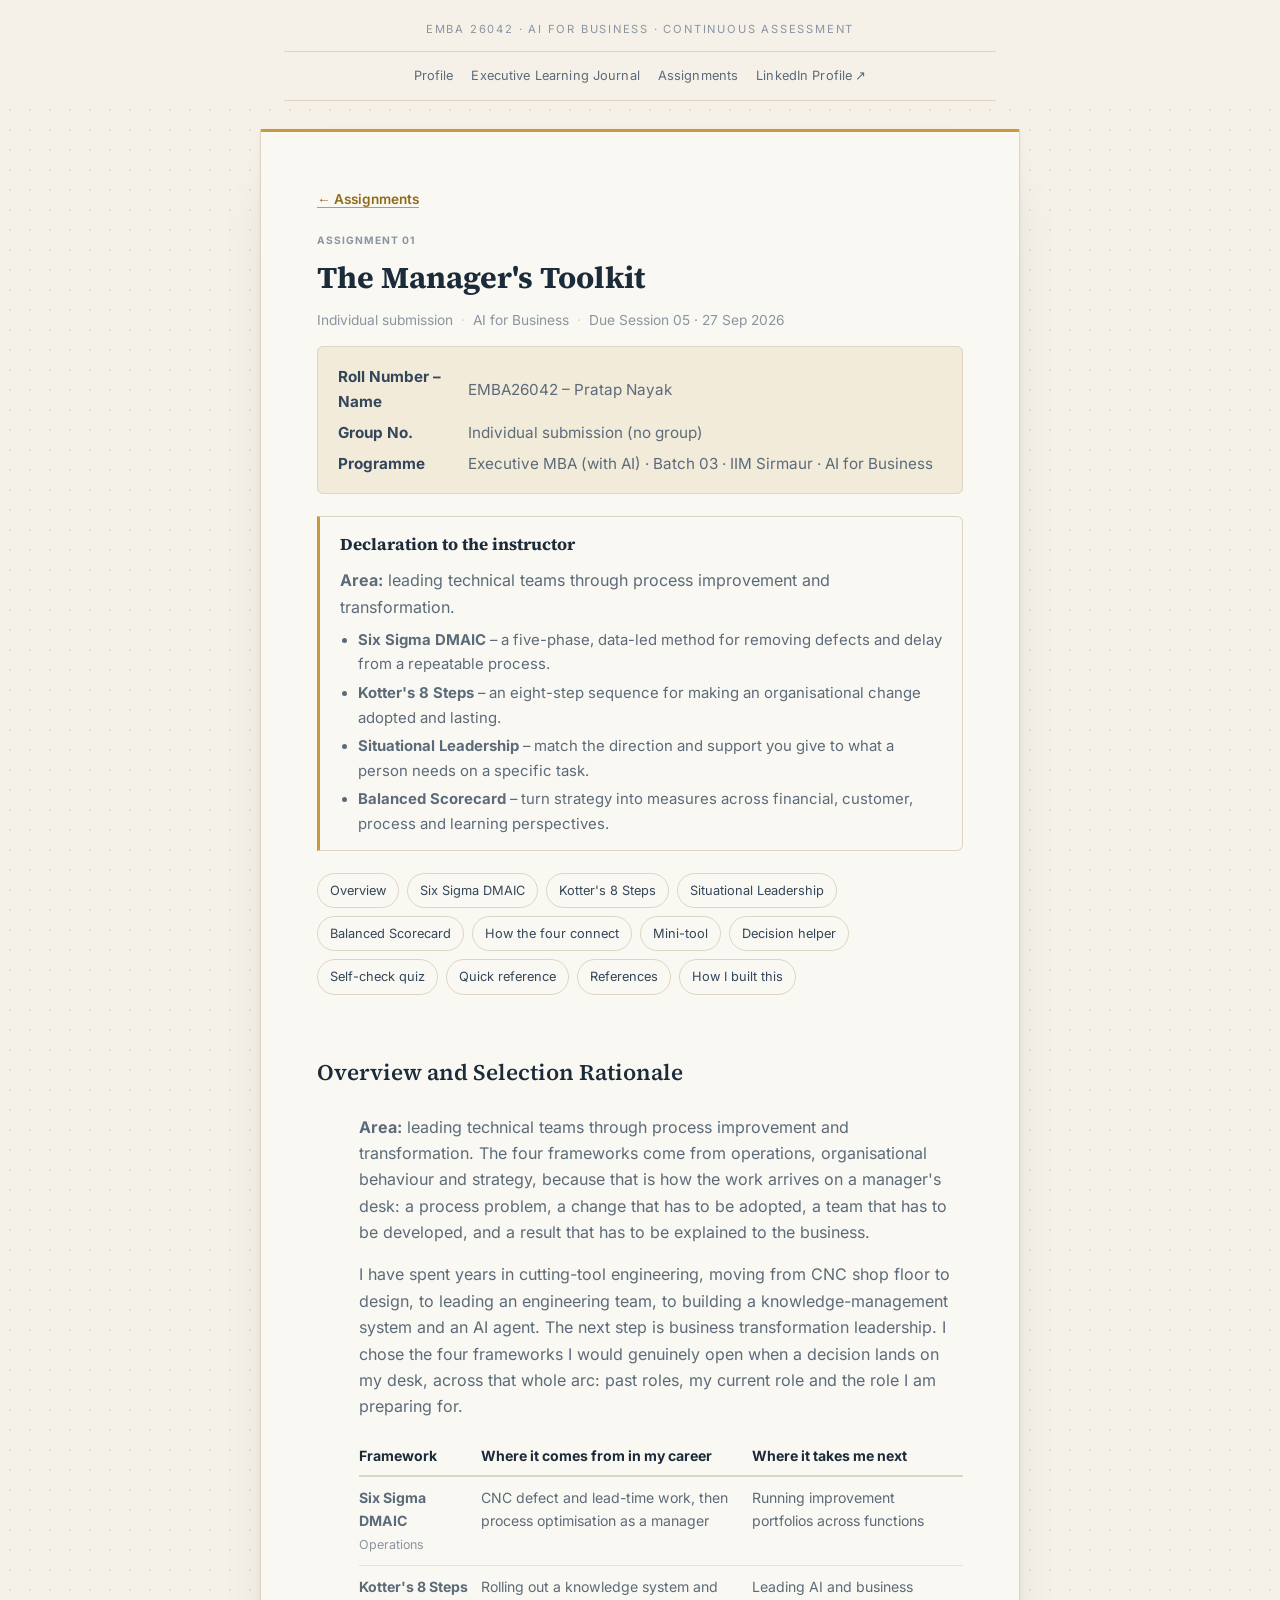
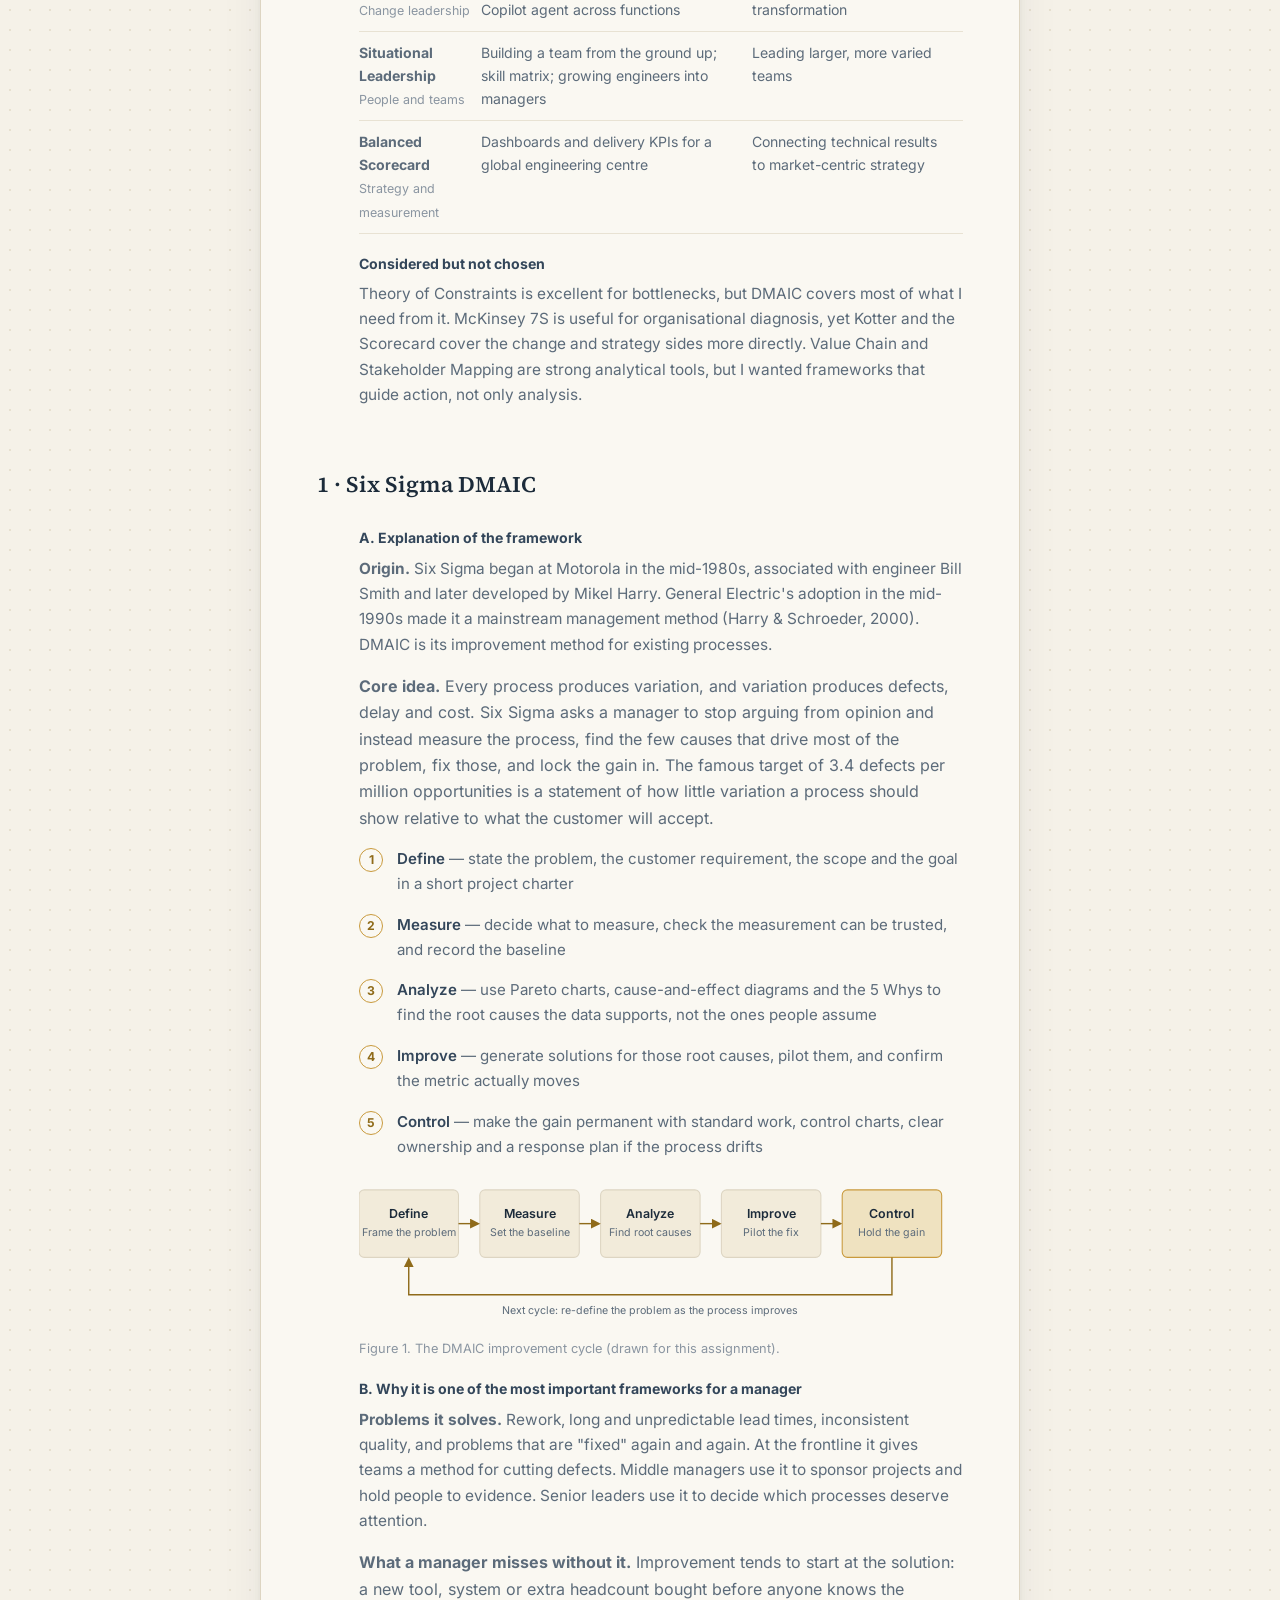
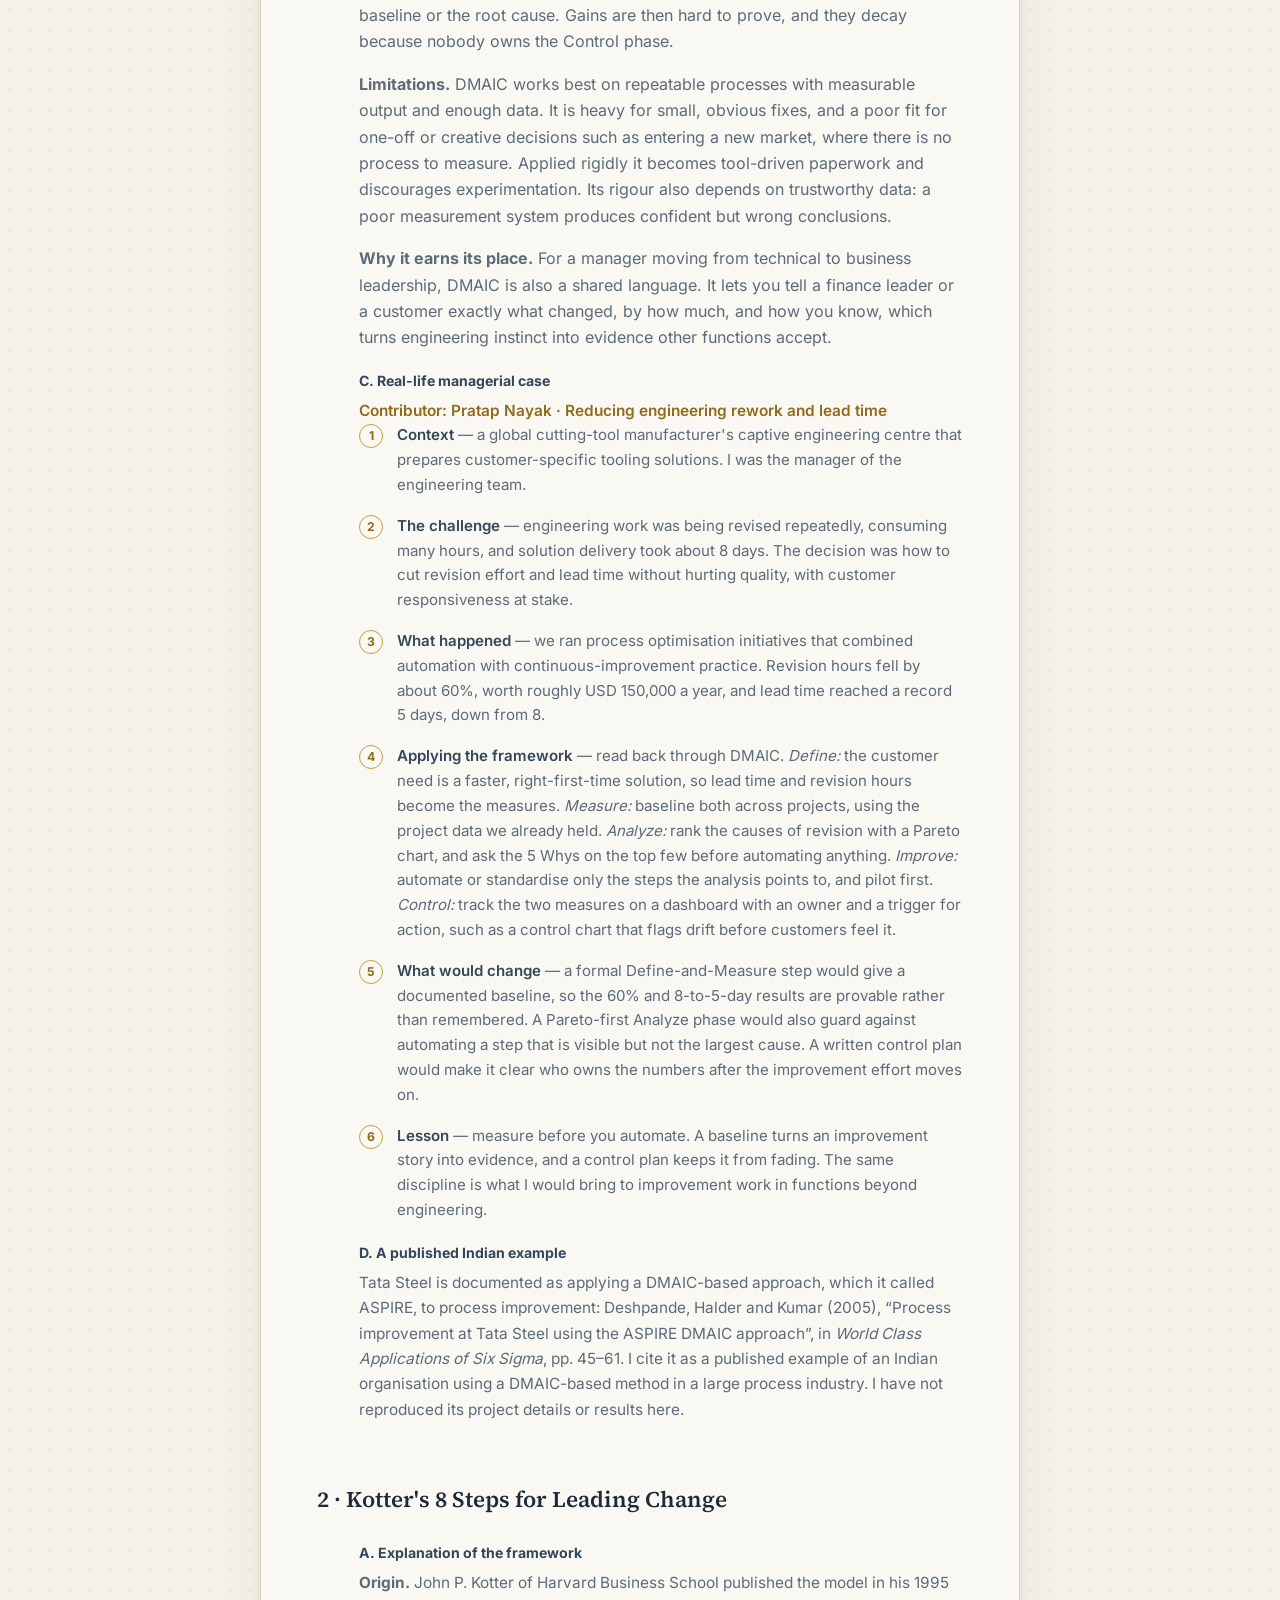
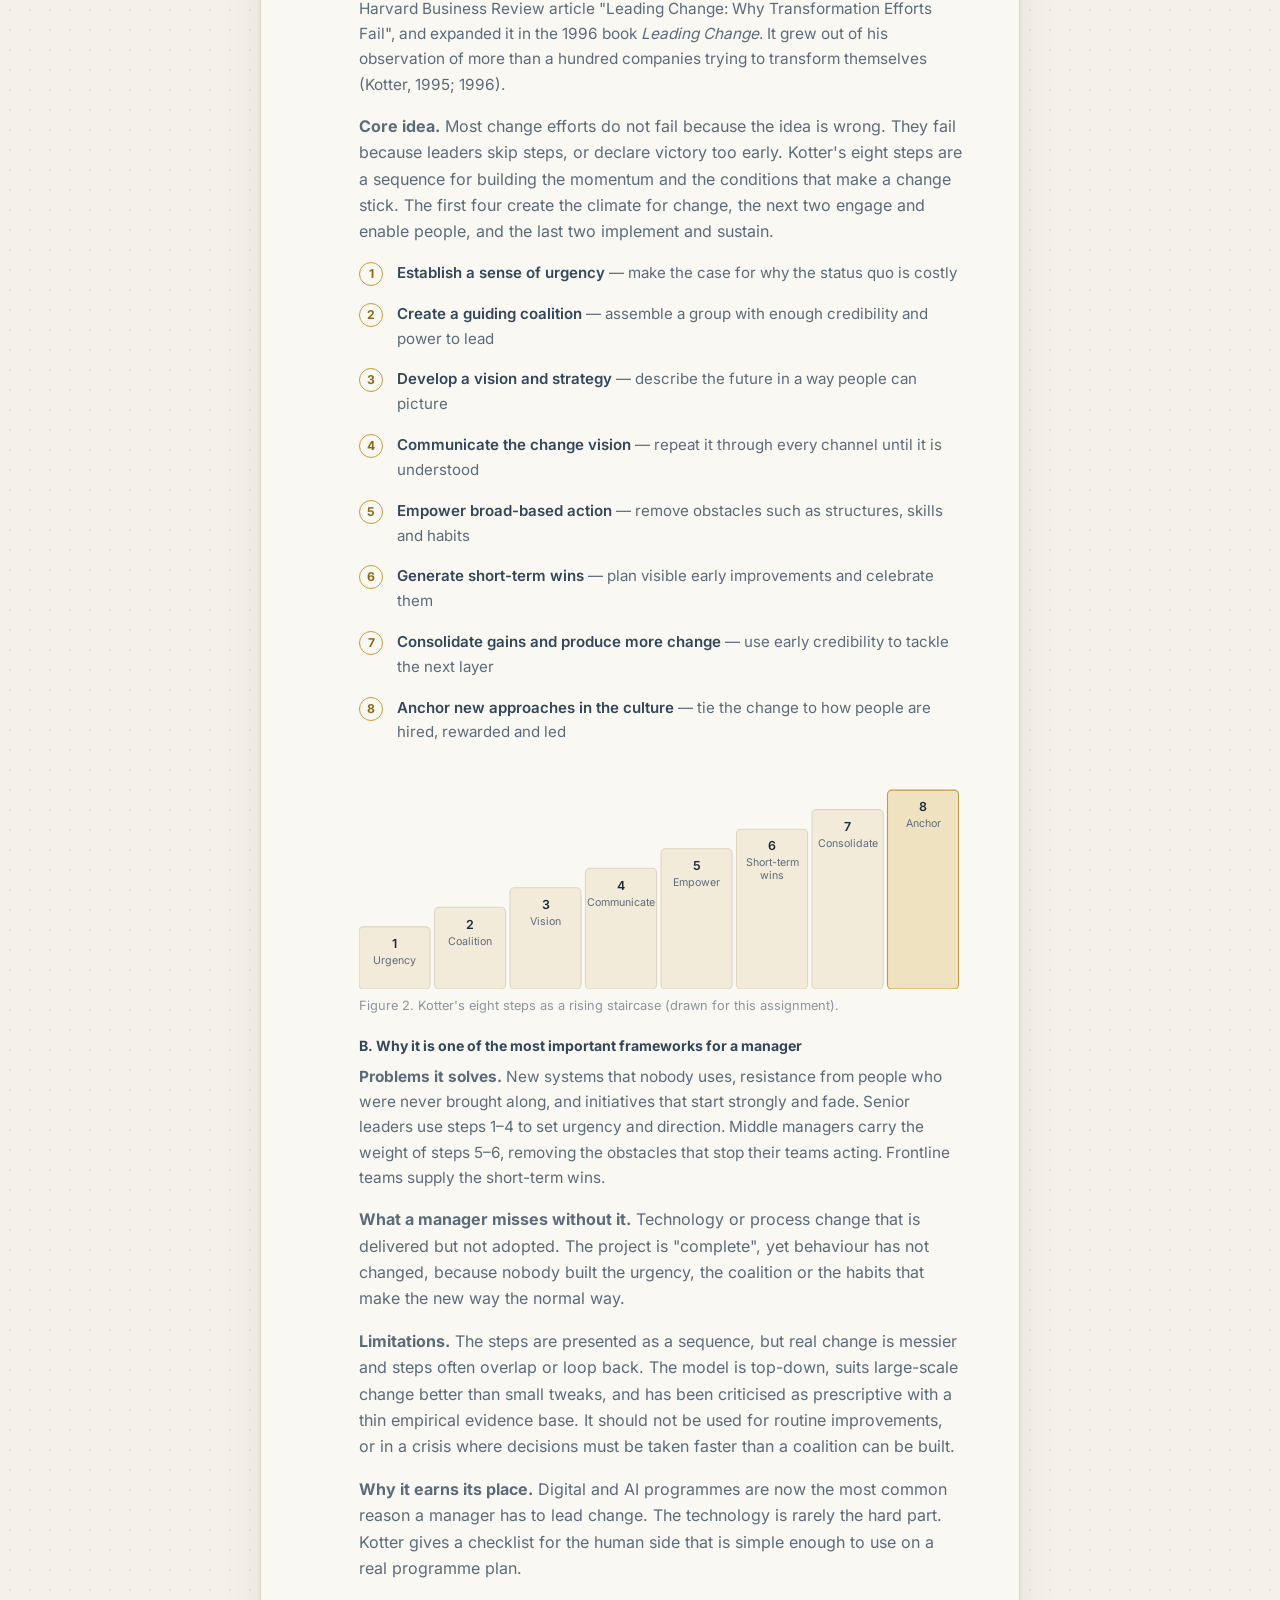
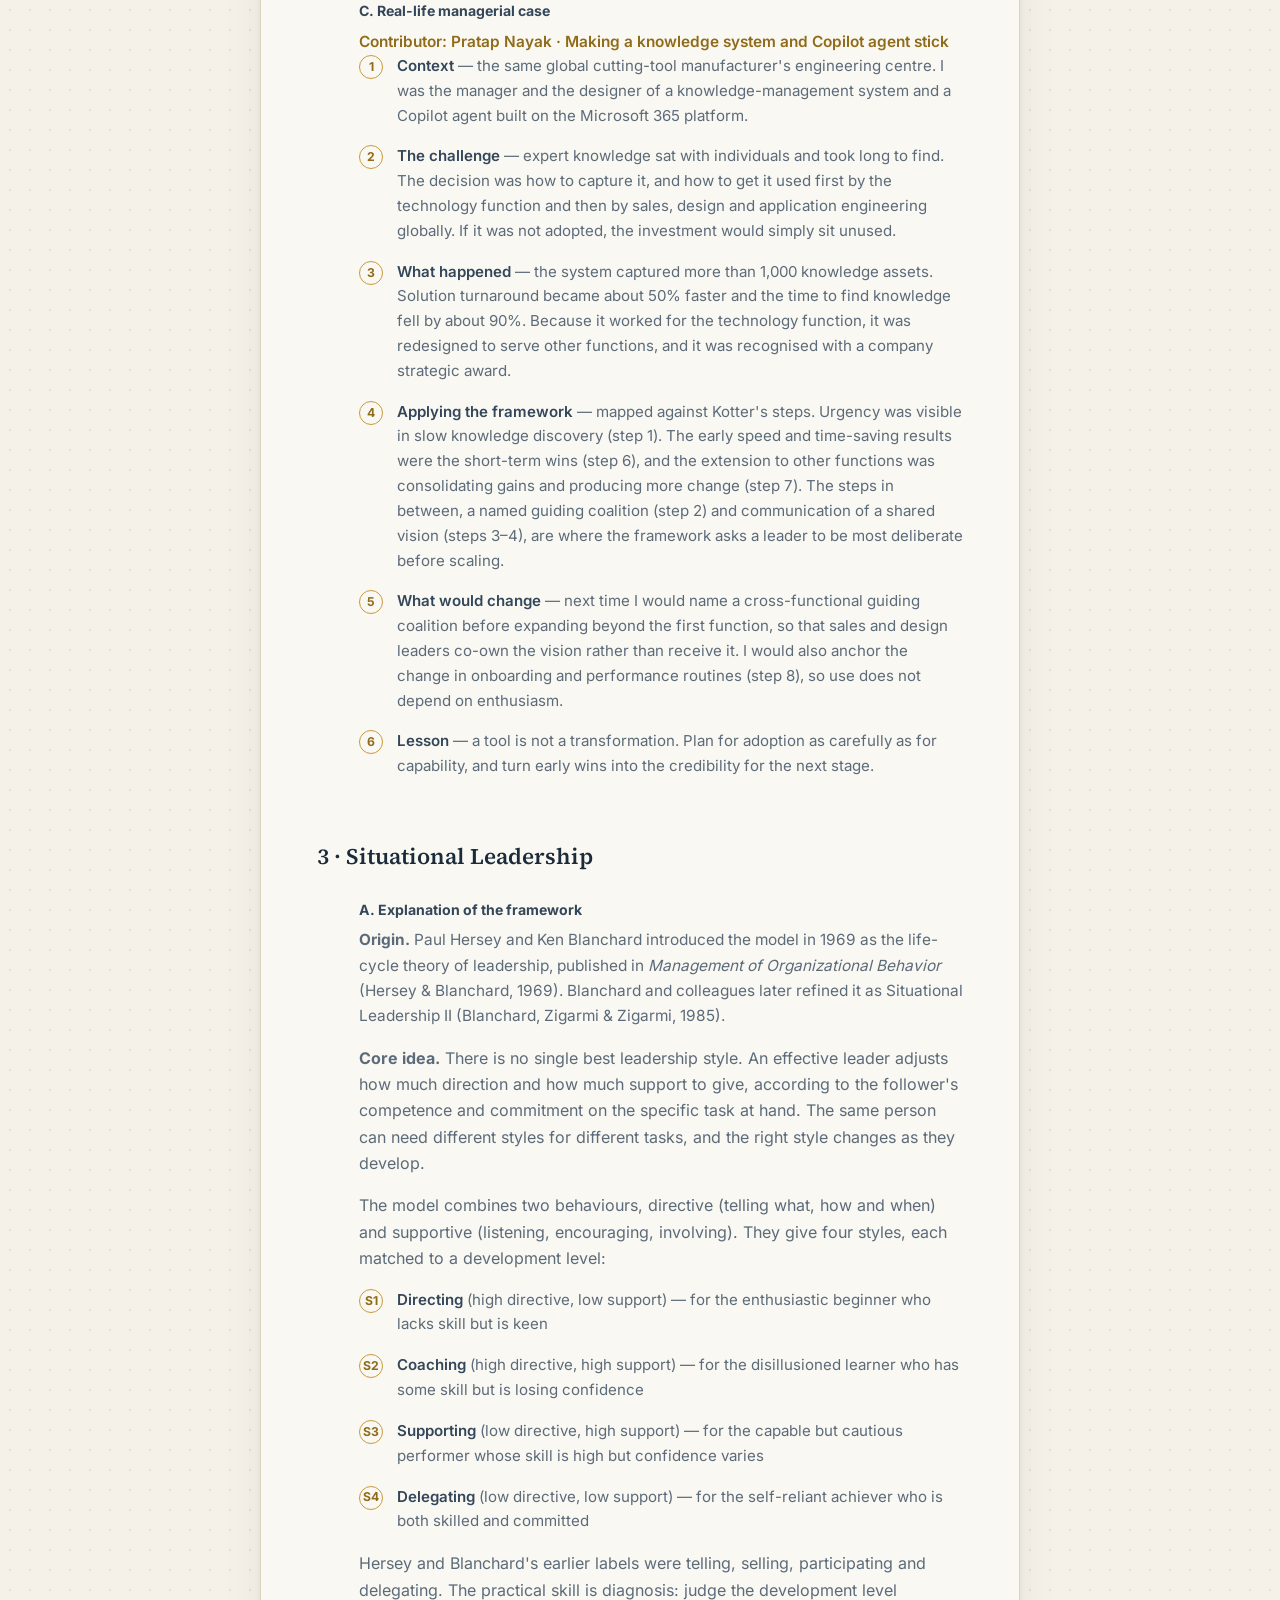
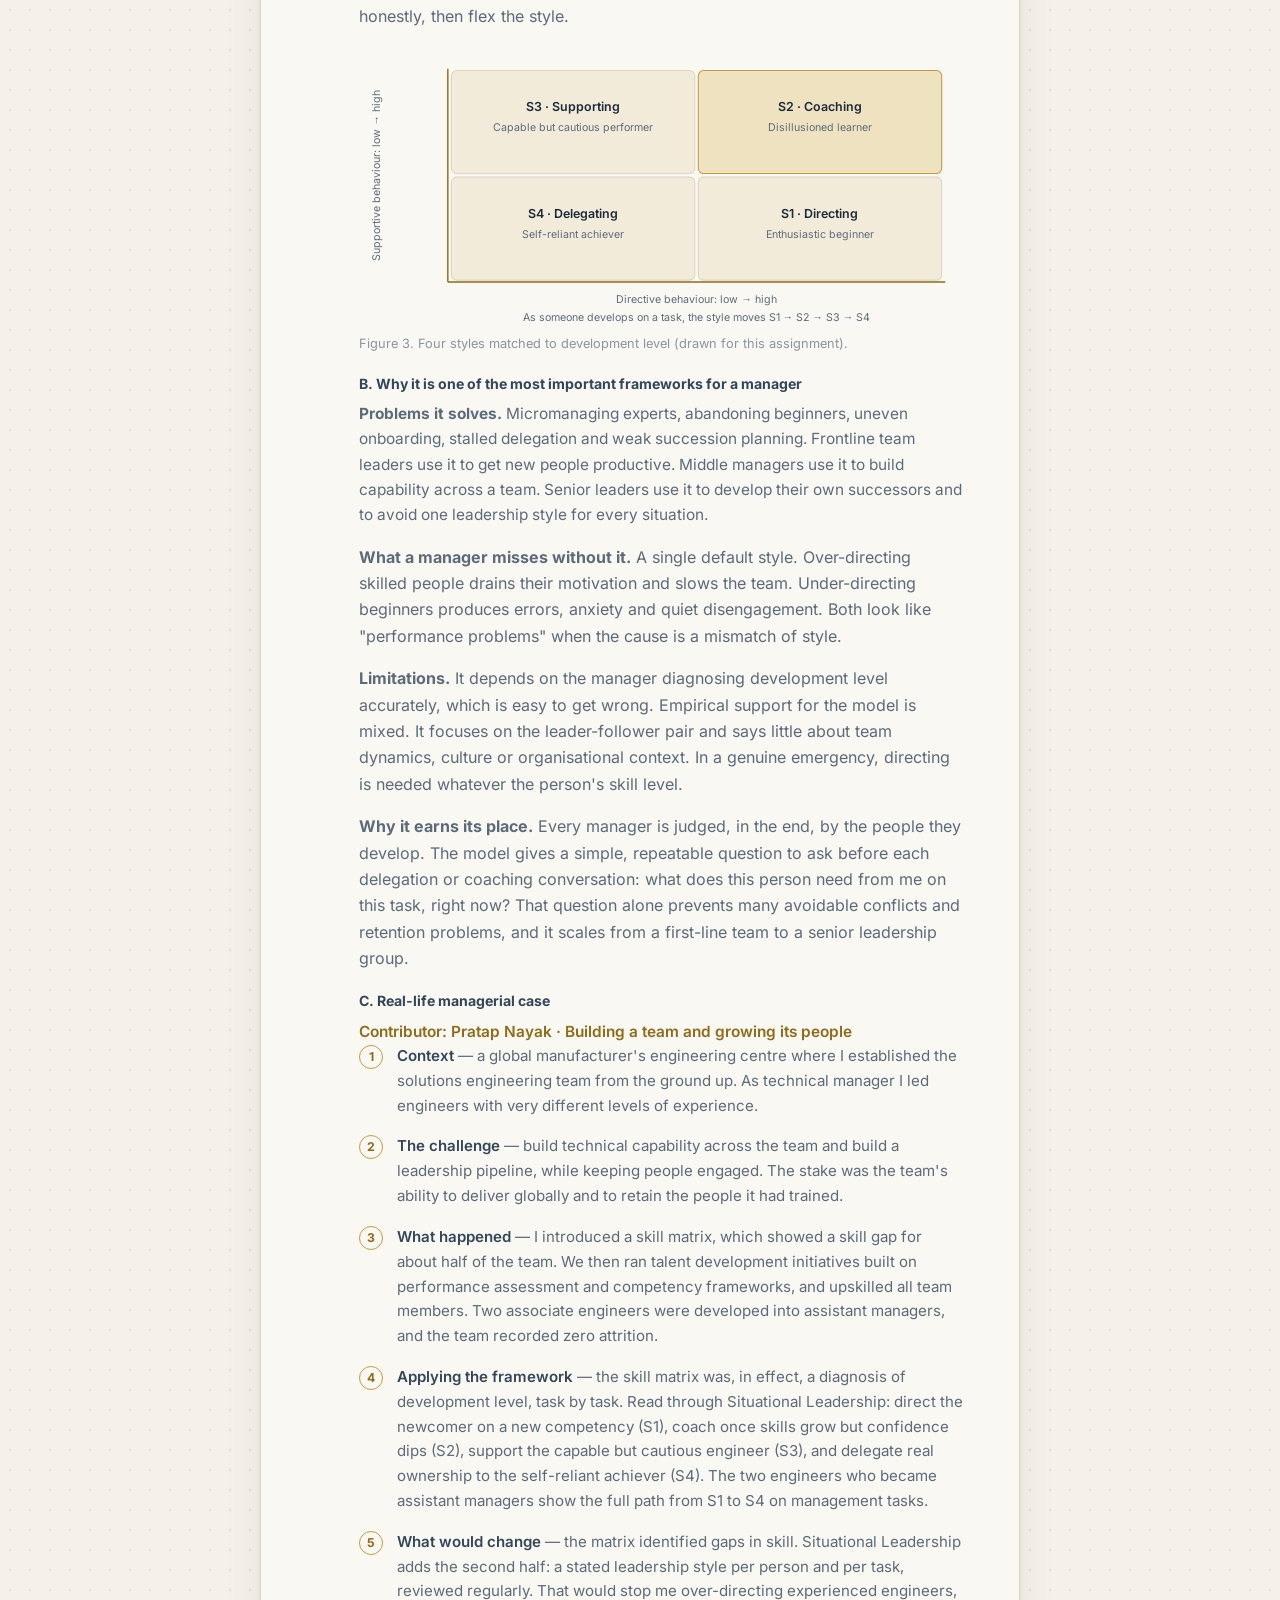
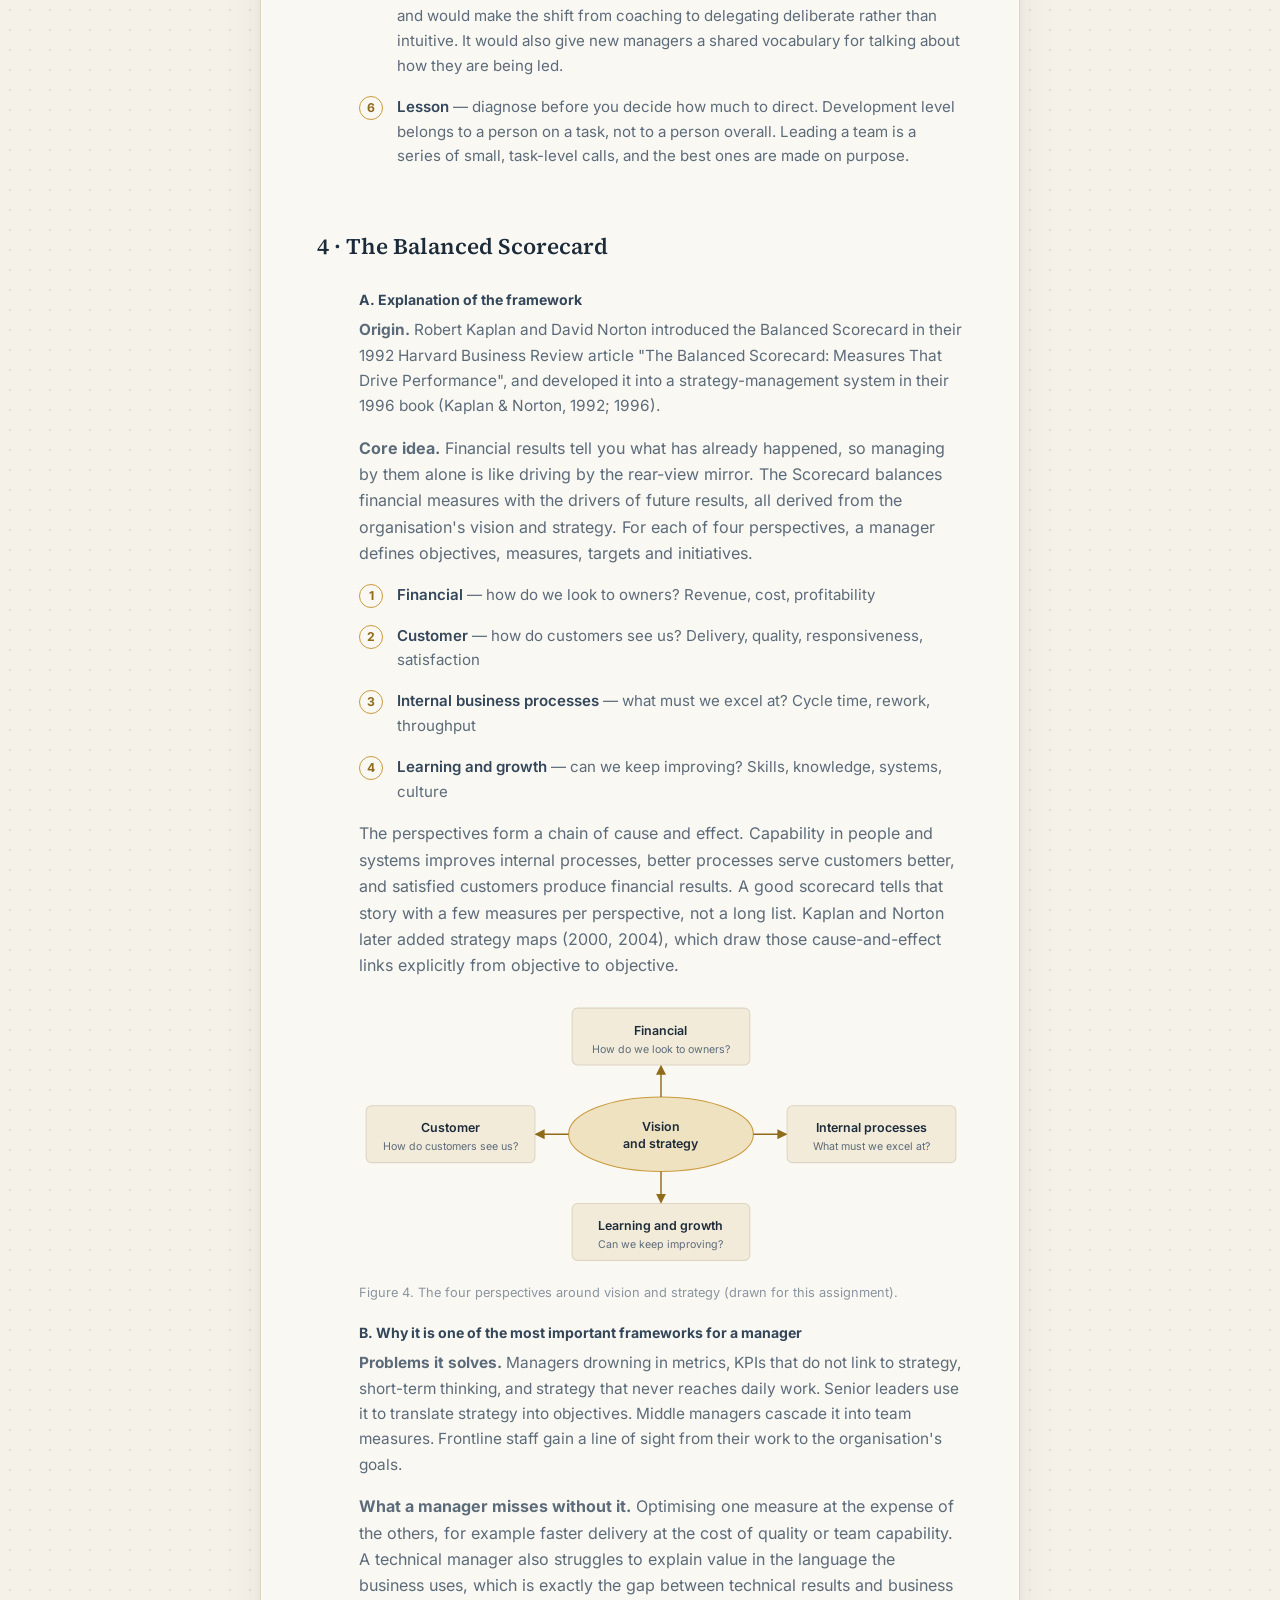
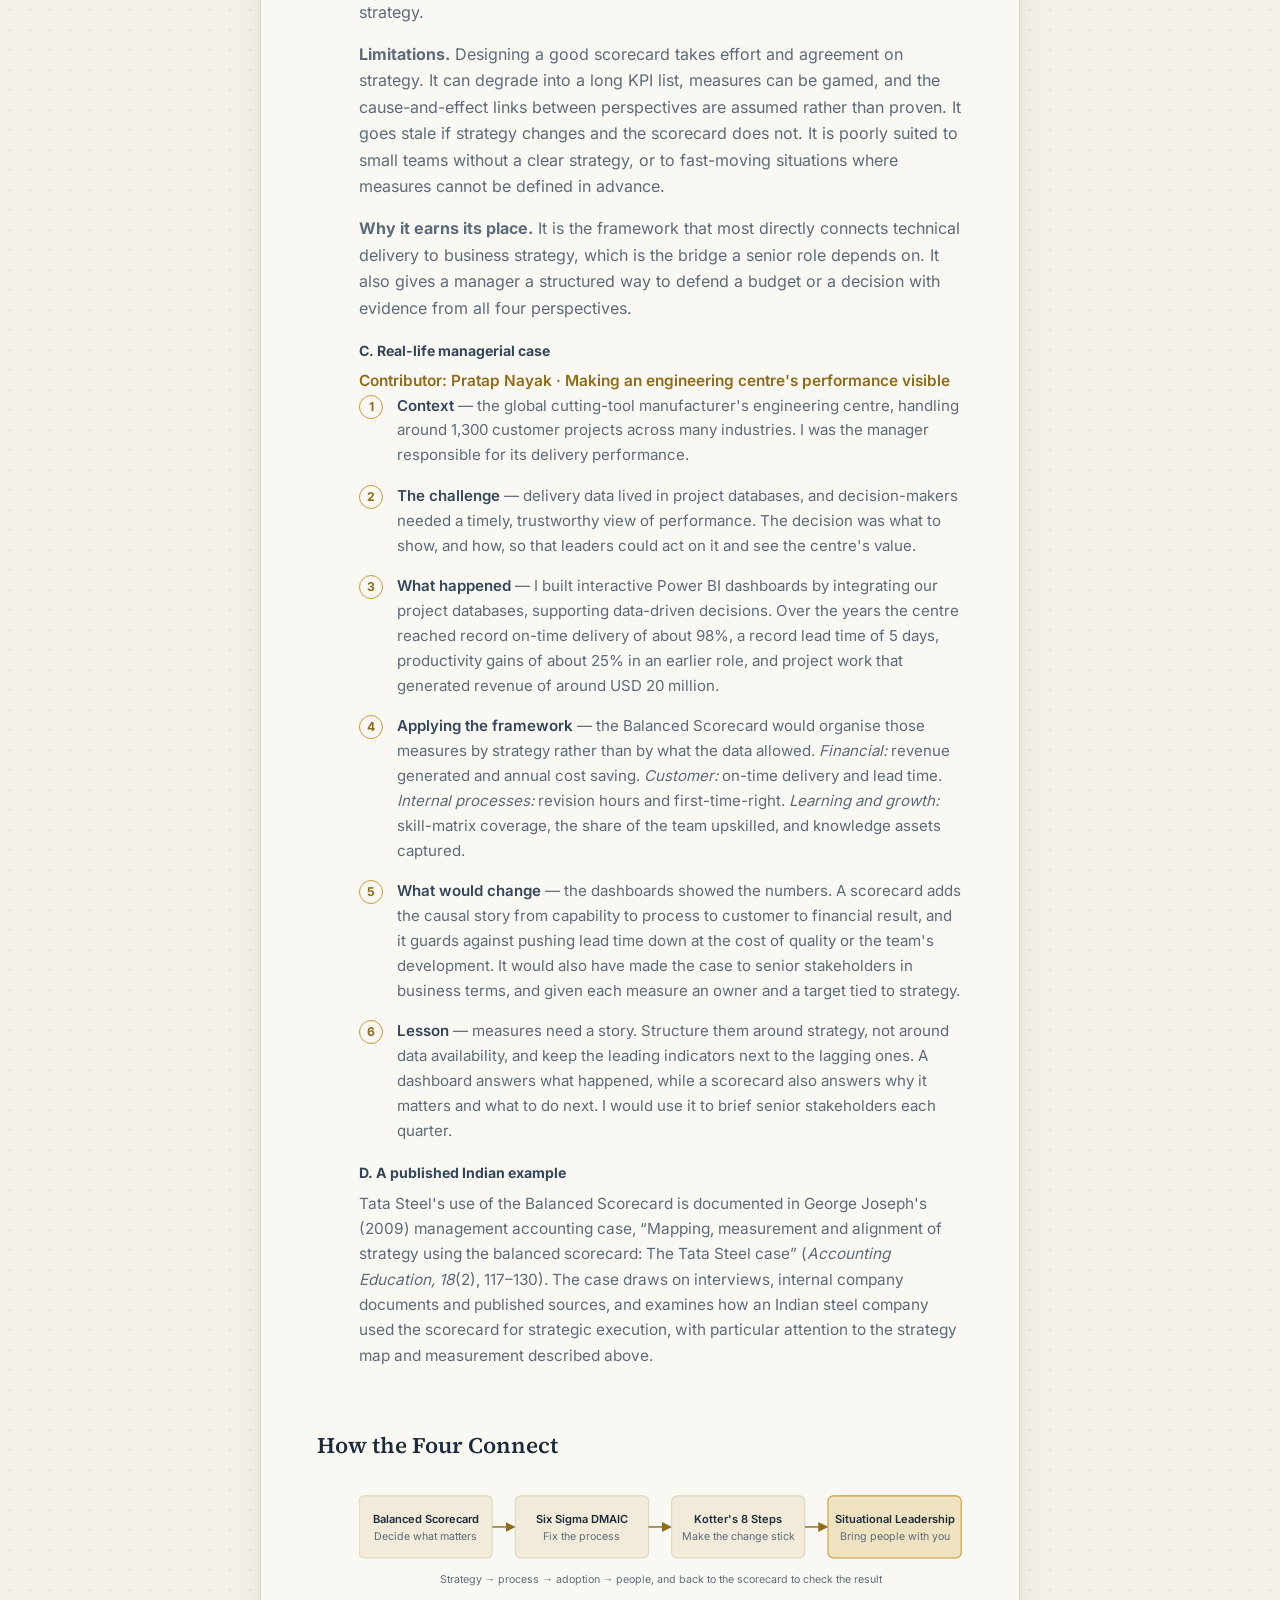
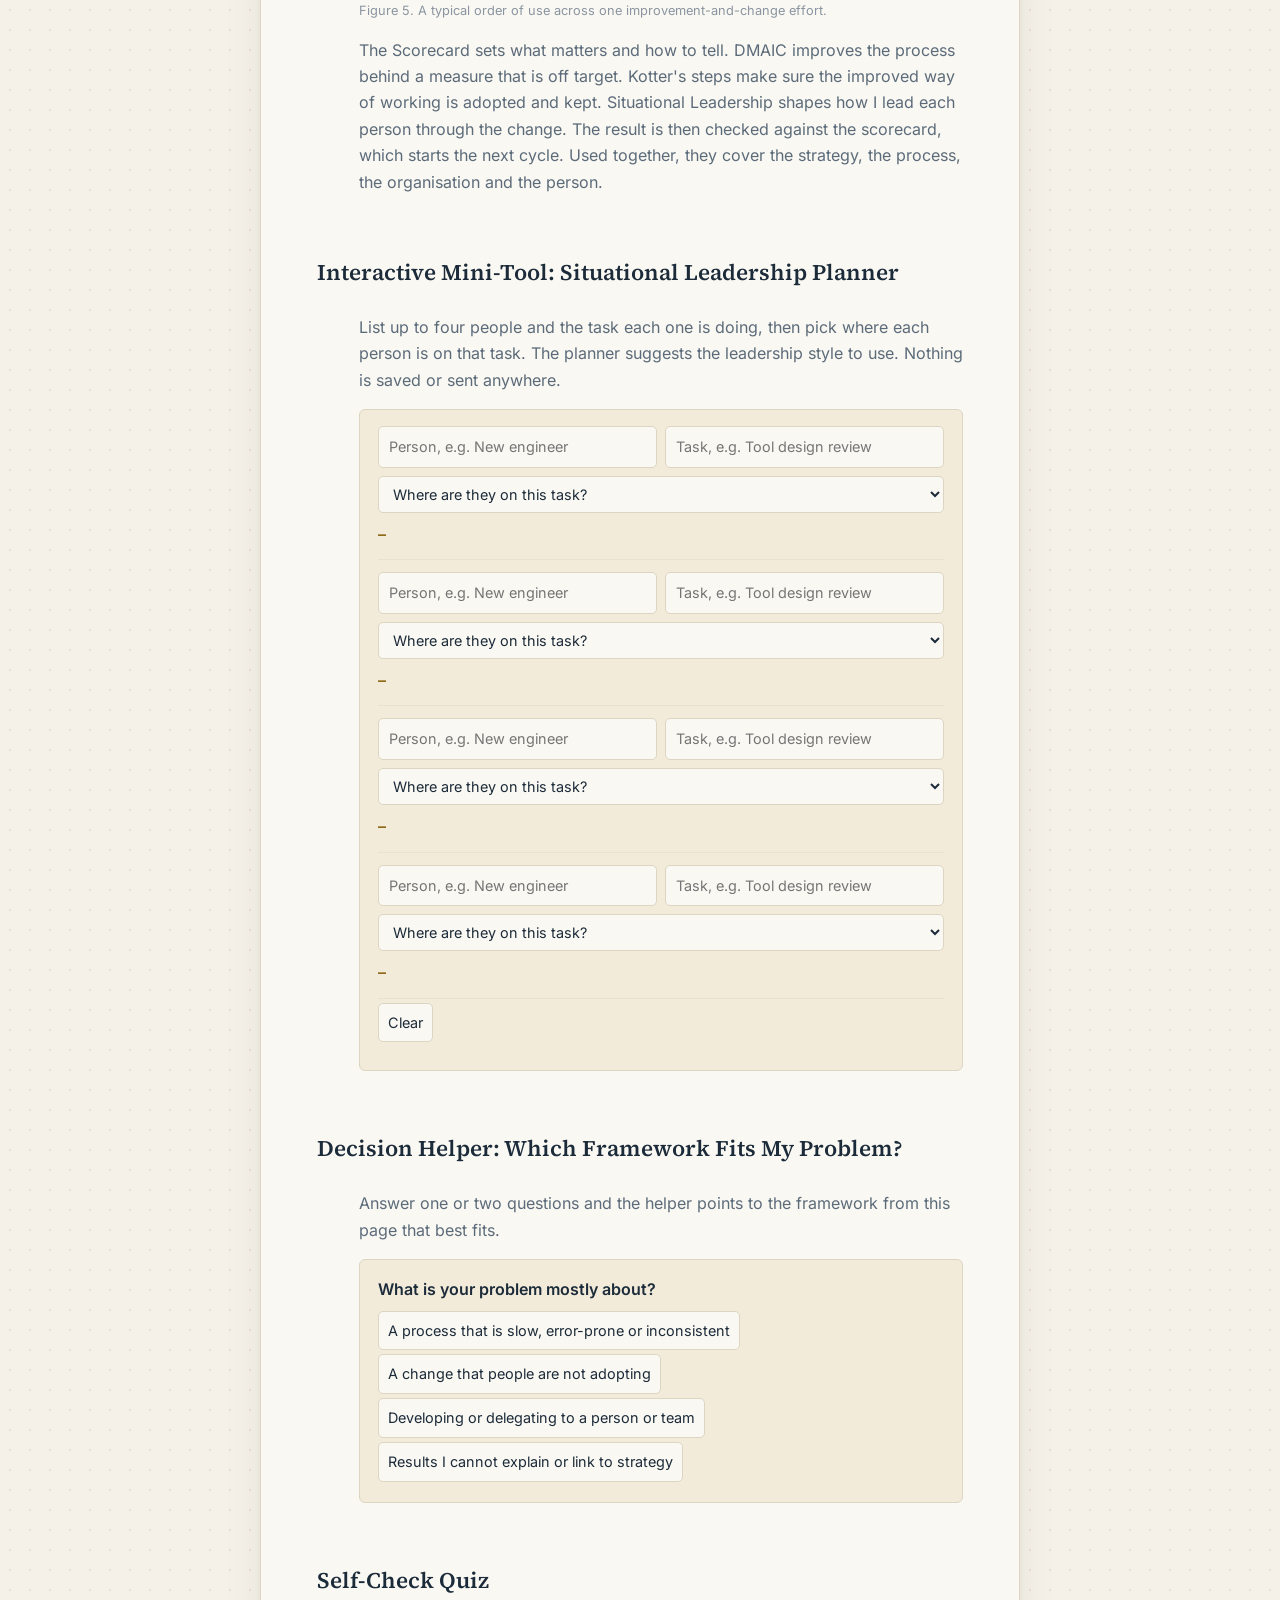
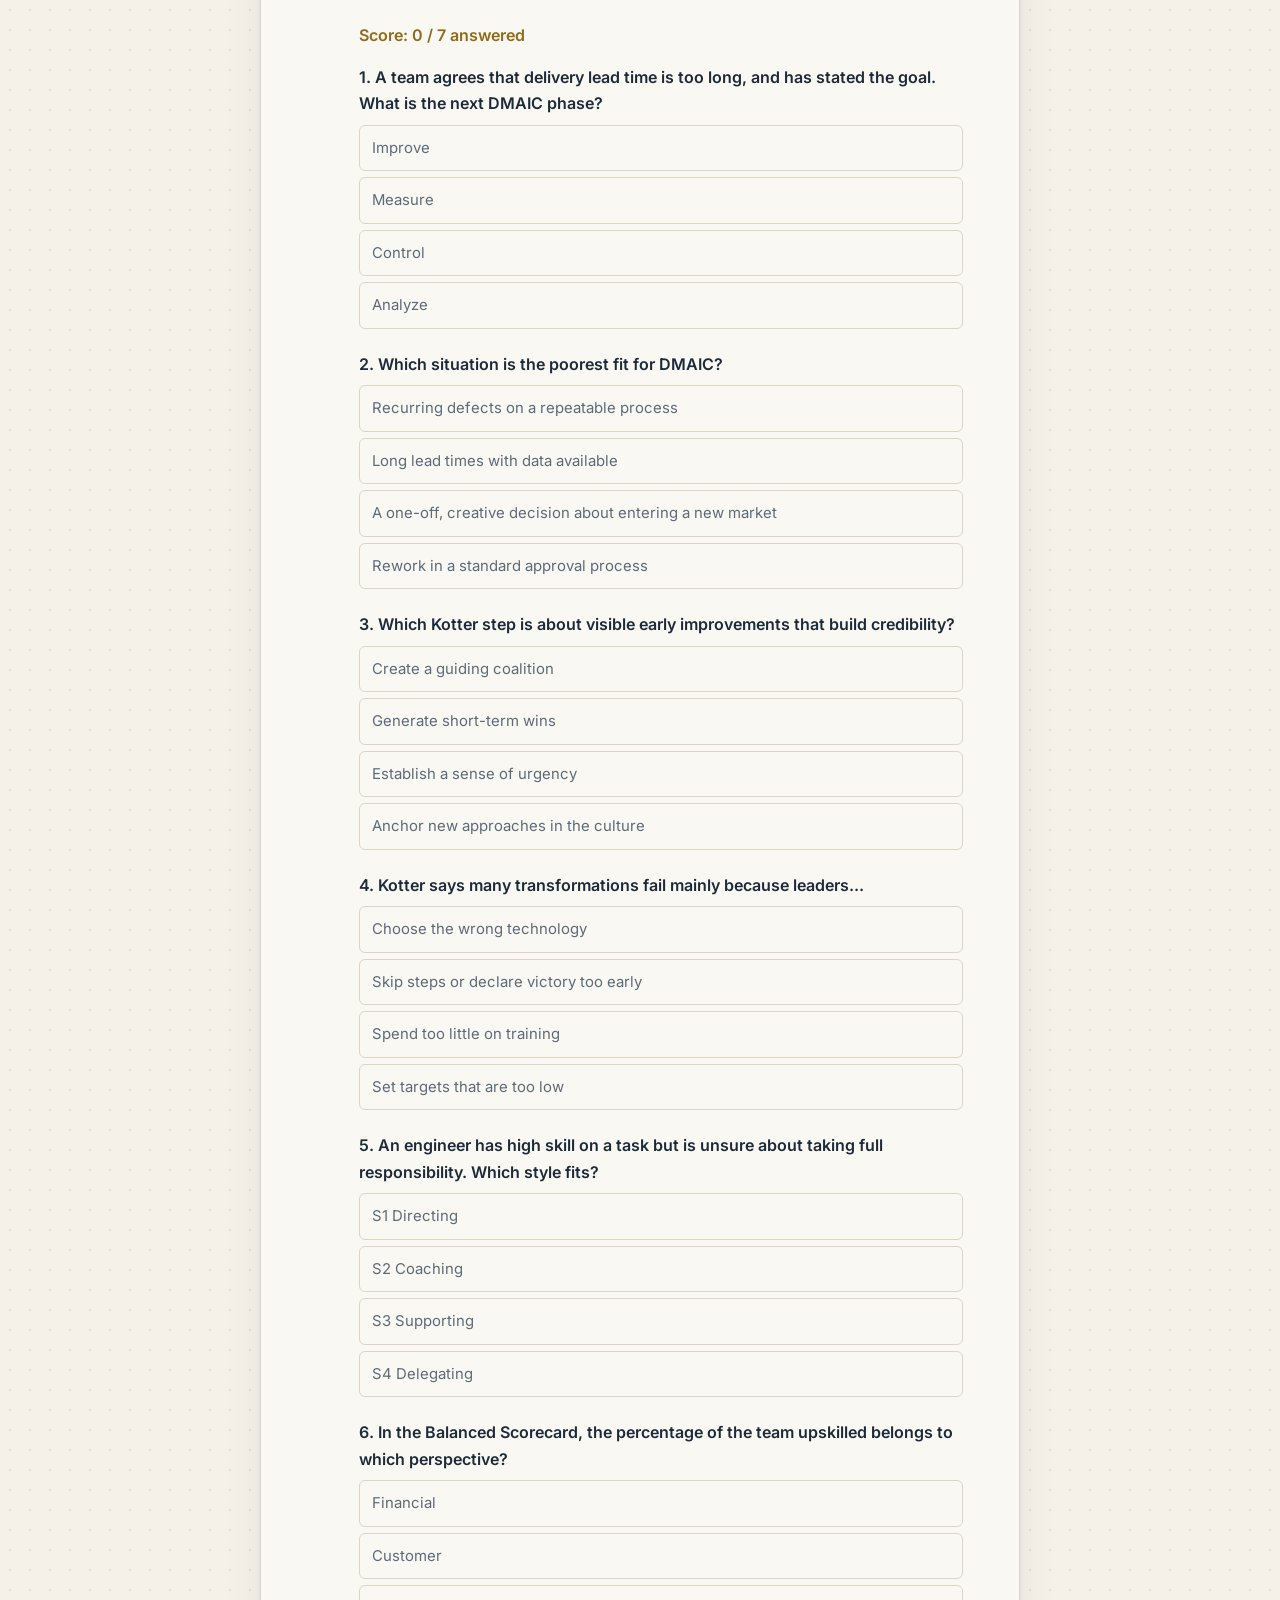
==== assignments/manager-toolkit.html @ 13dbc0ed "Seed: site as manually deployed, 16 Nov 2026 Baseline import of the manual-upload state of the EMBA2" ====
<!DOCTYPE html>
<html lang="en">
<head>
<meta charset="UTF-8">
<meta name="viewport" content="width=device-width, initial-scale=1.0">
<title>Assignment 01 — The Manager's Toolkit · EMBA26042</title>
<meta name="description" content="Four management frameworks for leading technical teams through change: Six Sigma DMAIC, Kotter's 8 Steps, Situational Leadership and the Balanced Scorecard.">
<style>
@font-face{font-family:'Inter';font-style:normal;font-weight:400;font-display:swap;src:url([data-uri]) format('woff2');}
@font-face{font-family:'Inter';font-style:normal;font-weight:600;font-display:swap;src:url([data-uri]) format('woff2');}
@font-face{font-family:'Inter';font-style:normal;font-weight:700;font-display:swap;src:url([data-uri]) format('woff2');}
@font-face{font-family:'Source Serif 4';font-style:normal;font-weight:400;font-display:swap;src:url([data-uri]) format('woff2');}
@font-face{font-family:'Source Serif 4';font-style:normal;font-weight:500;font-display:swap;src:url([data-uri]) format('woff2');}
@font-face{font-family:'Source Serif 4';font-style:normal;font-weight:600;font-display:swap;src:url([data-uri]) format('woff2');}
@font-face{font-family:'Source Serif 4';font-style:normal;font-weight:700;font-display:swap;src:url([data-uri]) format('woff2');}
@font-face{font-family:'Source Serif 4';font-style:italic;font-weight:400;font-display:swap;src:url([data-uri]) format('woff2');}
@font-face{font-family:'Source Serif 4';font-style:italic;font-weight:500;font-display:swap;src:url([data-uri]) format('woff2');}
  :root{
    --bg: #f5f1e8;
    --dot: #e7e0cf;
    --paper: #faf8f2;
    --ink: #1c2b3a;
    --ink-soft: #33465a;
    --body: #5c6b7a;
    --body-quiet: #8a95a1;
    --accent: #8f6b1a;
    --accent-soft: #c99a3d;
    --accent-wash: rgba(161,121,31,0.07);
    --box-wash: #f2ebda;
    --line: #ddd5c2;
    --line-soft: #e8e2d3;
    --serif: "Source Serif 4", Georgia, serif;
    --sans: "Inter", -apple-system, BlinkMacSystemFont, "Segoe UI", sans-serif;
    --max: 760px;
    --header-h: 84px;
  }

  *{ box-sizing: border-box; }
  html{ scroll-behavior: smooth; }

  body{
    margin: 0;
    background-color: var(--bg);
    background-image: radial-gradient(var(--dot) 1px, transparent 1px);
    background-size: 20px 20px;
    color: var(--body);
    font-family: var(--sans);
    font-size: 16px;
    line-height: 1.65;
    -webkit-font-smoothing: antialiased;
    text-rendering: optimizeLegibility;
  }

  a{ color: var(--accent); text-decoration: none; border-bottom: 1px solid var(--accent-soft); }
  a:hover{ color: var(--ink); border-color: var(--ink); }
  a:focus-visible, button:focus-visible{ outline: 2px solid var(--accent); outline-offset: 3px; }

  .wrap{
    max-width: var(--max);
    margin: 28px auto 64px;
    padding: 56px 56px 96px;
    background: var(--paper);
    border: 1px solid var(--line);
    border-top: 3px solid var(--accent-soft);
    border-radius: 2px;
    box-shadow: 0 2px 6px rgba(28,43,58,0.05), 0 30px 60px -32px rgba(28,43,58,0.22);
  }

  /* ---------- Fixed header ---------- */

  .site-header{
    position: fixed;
    top: 0; left: 0; right: 0;
    z-index: 100;
    background: var(--bg);
    transition: box-shadow 0.2s ease;
  }

  .site-header.is-scrolled{ box-shadow: 0 2px 14px rgba(28,43,58,0.08); }

  .site-header-inner{
    max-width: var(--max);
    margin: 0 auto;
    padding: 0 24px;
  }

  .header-spacer{ height: var(--header-h); }

  .masthead{
    text-align: center;
    padding: 20px 0 13px;
    font-size: 0.7rem;
    letter-spacing: 0.16em;
    text-transform: uppercase;
    color: var(--body-quiet);
    border-bottom: 1px solid var(--line);
  }

  .masthead strong{ color: var(--ink-soft); font-weight: 600; }

  .top-nav{
    display: flex;
    flex-wrap: wrap;
    justify-content: center;
    gap: 6px 18px;
    font-size: 0.8rem;
    padding: 13px 0;
    border-bottom: 1px solid var(--line);
  }

  .top-nav a{ color: var(--body); border-bottom: none; letter-spacing: 0.01em; }
  .top-nav a:hover{ color: var(--accent); }
  .top-nav .arrow{ display: inline-block; margin-left: 3px; transition: transform 0.15s ease; }
  .top-nav a:hover .arrow{ transform: translate(2px, -2px); }

  /* ---------- Hero ---------- */

  .hero{
    display: flex;
    align-items: flex-start;
    gap: 30px;
  }

  .hero-photo-wrap{
    flex-shrink: 0;
    padding: 4px;
    border: 1px solid var(--line);
    border-radius: 50%;
  }

  .hero-photo{
    display: block;
    width: 112px;
    height: 112px;
    border-radius: 50%;
    object-fit: cover;
  }

  .hero-text h1{
    font-family: var(--serif);
    font-weight: 600;
    font-size: 2.1rem;
    color: var(--ink);
    margin: 0 0 8px;
    letter-spacing: -0.01em;
  }

  .tagline{
    font-family: var(--serif);
    font-style: italic;
    font-size: 1.1rem;
    color: var(--accent);
    margin: 0 0 12px;
    line-height: 1.55;
  }

  .hero-location{ font-size: 0.92rem; color: var(--body-quiet); margin: 0 0 18px; }

  .hero-support{ font-size: 0.92rem; color: var(--body); margin: 0 0 14px; line-height: 1.6; }
  .hero-support strong{ color: var(--ink-soft); font-weight: 600; }

  .btn{
    display: inline-block;
    font-family: var(--sans);
    font-weight: 600;
    font-size: 0.88rem;
    padding: 10px 20px;
    border-radius: 3px;
    border-bottom: none;
  }

  .btn-primary{ background: var(--ink); color: var(--paper); }
  .btn-primary:hover{ background: var(--ink-soft); color: var(--paper); }

  .btn-outline{ background: transparent; color: var(--ink-soft); border: 1px solid var(--line); }
  .btn-outline:hover{ border-color: var(--accent); color: var(--accent); }

  .hero-divider{ border: none; border-top: 1px solid var(--line); margin: 28px 0 18px; }

  .hero-meta-line{ font-size: 0.88rem; color: var(--body-quiet); margin: 0; }

  /* ---------- Section framing ---------- */

  section{ margin-top: 60px; }

  .section-head{
    display: flex;
    align-items: baseline;
    gap: 18px;
    margin-bottom: 10px;
  }

  .section-num{
    font-family: var(--serif);
    font-weight: 600;
    font-size: 1.3rem;
    color: var(--accent-soft);
    flex-shrink: 0;
    min-width: 24px;
  }

  .section-head h2{
    font-family: var(--serif);
    font-weight: 600;
    font-size: 1.55rem;
    color: var(--ink);
    margin: 0 0 4px;
  }

  .section-sub{ font-size: 0.94rem; color: var(--body-quiet); margin: 0 0 26px 42px; }

  .body-inset{ padding-left: 42px; }

  @media (max-width: 560px){ .body-inset, .section-sub{ padding-left: 0; margin-left: 0; } }

  /* ---------- Unnumbered section heads (thesis / questions / themes) ---------- */

  .section-head-plain h2{
    font-family: var(--serif);
    font-weight: 600;
    font-size: 1.4rem;
    color: var(--ink);
    margin: 0 0 22px;
  }

  /* ---------- Card grids (questions / themes) ---------- */

  .card-grid{
    display: grid;
    grid-template-columns: 1fr 1fr;
    gap: 14px;
  }

  @media (max-width: 560px){ .card-grid{ grid-template-columns: 1fr; } }

  .question-card{
    background: var(--paper);
    border: 1px solid var(--line-soft);
    border-left: 3px solid var(--accent-soft);
    border-radius: 2px;
    padding: 14px 18px;
    font-size: 0.94rem;
    color: var(--ink-soft);
    line-height: 1.55;
  }

  .theme-card{
    background: var(--paper);
    border: 1px solid var(--line-soft);
    border-left: 3px solid var(--accent-soft);
    border-radius: 2px;
    padding: 16px 18px;
  }

  .theme-card h4{
    font-family: var(--serif);
    font-weight: 600;
    font-size: 1rem;
    color: var(--ink);
    margin: 0 0 6px;
  }

  .theme-card p{ margin: 0; font-size: 0.92rem; color: var(--body); }

  h3.block-h{
    font-family: var(--serif);
    font-weight: 600;
    font-size: 1.05rem;
    color: var(--ink-soft);
    margin: 0 0 14px;
  }

  .block{ margin-top: 30px; }
  .block:first-child{ margin-top: 0; }

  /* ---------- Lists ---------- */

  ul.plain{ margin: 0; padding: 0; list-style: none; }

  ul.plain li{
    position: relative;
    padding-left: 18px;
    margin-bottom: 18px;
    color: var(--body);
  }

  ul.plain li:last-child{ margin-bottom: 0; }

  ul.plain li::before{
    content: "";
    position: absolute;
    left: 0;
    top: 0.65em;
    width: 5px;
    height: 5px;
    border-radius: 50%;
    background: var(--accent-soft);
  }

  ul.plain li strong{ color: var(--ink-soft); font-weight: 600; }

  .sub-note{
    display: block;
    font-family: var(--serif);
    font-style: italic;
    font-size: 0.9rem;
    color: var(--body-quiet);
    margin-top: 4px;
    line-height: 1.55;
  }

  /* ---------- Blockquote ---------- */

  blockquote.lede{
    position: relative;
    margin: 0;
    padding: 2px 0 2px 30px;
    color: var(--ink-soft);
    font-size: 1.02rem;
    line-height: 1.85;
  }

  blockquote.lede::before{
    content: "\201C";
    position: absolute;
    left: -6px;
    top: -10px;
    font-family: var(--serif);
    font-size: 2.6rem;
    font-weight: 600;
    color: var(--accent-soft);
    line-height: 1;
  }

  blockquote.lede p{ margin: 0 0 16px; }
  blockquote.lede p:last-child{ margin-bottom: 0; }

  sup{ color: var(--accent); font-size: 0.72em; font-weight: 700; }

  /* ---------- Notes ---------- */

  .notes-label{
    font-family: var(--sans);
    font-weight: 700;
    font-size: 0.7rem;
    letter-spacing: 0.1em;
    text-transform: uppercase;
    color: var(--accent);
    margin: 30px 0 12px;
  }

  ol.notes{ margin: 0; padding: 0; list-style: none; counter-reset: note; }

  ol.notes li{
    position: relative;
    counter-increment: note;
    padding-left: 22px;
    margin-bottom: 10px;
    font-size: 0.86rem;
    color: var(--body-quiet);
    line-height: 1.6;
  }

  ol.notes li::before{
    content: counter(note) ".";
    position: absolute;
    left: 0;
    color: var(--accent-soft);
    font-weight: 700;
  }

  ol.notes em{ color: var(--body); }

  .cross-ref{
    font-family: var(--serif);
    font-style: italic;
    font-size: 0.92rem;
    color: var(--body-quiet);
    margin-top: 28px;
    padding-top: 22px;
    border-top: 1px solid var(--line-soft);
  }

  /* ---------- Session blocks ---------- */

  .session-block + .session-block{ margin-top: 44px; padding-top: 40px; border-top: 1px solid var(--line-soft); }

  .session-header{ display: flex; gap: 20px; align-items: flex-start; }

  .session-num-col{ flex-shrink: 0; width: 54px; text-align: left; }

  .session-label{
    display: block;
    font-family: var(--sans);
    font-weight: 700;
    font-size: 0.64rem;
    letter-spacing: 0.1em;
    text-transform: uppercase;
    color: var(--body-quiet);
    margin-bottom: 2px;
  }

  .session-number{
    display: block;
    font-family: var(--serif);
    font-weight: 600;
    font-size: 1.7rem;
    color: var(--accent-soft);
  }

  .session-body h3{
    font-family: var(--serif);
    font-weight: 600;
    font-size: 1.18rem;
    color: var(--ink);
    margin: 0 0 6px;
  }

  .session-meta{ font-size: 0.86rem; color: var(--body-quiet); margin: 0 0 14px; }
  .session-meta span:not(:last-child)::after{ content: "·"; margin: 0 8px; color: var(--line); }

  .session-overview{
    font-family: var(--serif);
    font-style: italic;
    color: var(--ink-soft);
    font-size: 0.98rem;
    line-height: 1.7;
    margin: 0 0 18px;
  }

  .mini-h{
    font-family: var(--sans);
    font-weight: 700;
    font-size: 0.88rem;
    color: var(--ink-soft);
    margin: 18px 0 6px;
  }

  .mini-h + p{ margin: 0; font-size: 0.96rem; }

  .note-box{
    border: 1px dashed var(--line);
    border-radius: 3px;
    padding: 14px 18px;
    margin-top: 20px;
    font-family: var(--serif);
    font-style: italic;
    font-size: 0.88rem;
    color: var(--body-quiet);
    line-height: 1.6;
  }

  .exec-box{
    background: var(--box-wash);
    border-left: 3px solid var(--accent-soft);
    border-radius: 2px;
    padding: 20px 24px;
    margin: 20px 0;
  }

  .exec-label{
    font-family: var(--sans);
    font-weight: 700;
    font-size: 0.7rem;
    letter-spacing: 0.1em;
    text-transform: uppercase;
    color: var(--accent);
    margin: 0 0 14px;
  }

  .num-list{ margin: 0; padding: 0; list-style: none; }

  .num-list li{
    display: flex;
    gap: 14px;
    margin-bottom: 16px;
    font-size: 0.94rem;
    color: var(--body);
  }

  .num-list li:last-child{ margin-bottom: 0; }

  .num-circle{
    flex-shrink: 0;
    width: 24px;
    height: 24px;
    border-radius: 50%;
    border: 1px solid var(--accent-soft);
    color: var(--accent);
    font-family: var(--sans);
    font-weight: 700;
    font-size: 0.76rem;
    display: flex;
    align-items: center;
    justify-content: center;
    margin-top: 1px;
  }

  .num-list strong{ color: var(--ink-soft); font-weight: 600; }

  .sessions-note{
    font-family: var(--serif);
    font-style: italic;
    color: var(--body-quiet);
    font-size: 0.92rem;
    margin-top: 36px;
    padding-top: 24px;
    border-top: 1px solid var(--line-soft);
  }

  /* ---------- Pending badge ---------- */

  .badge{
    display: inline-block;
    font-family: var(--sans);
    font-size: 0.7rem;
    font-weight: 700;
    letter-spacing: 0.06em;
    text-transform: uppercase;
    color: var(--accent);
    background: var(--paper);
    border: 1px solid var(--accent-soft);
    border-radius: 20px;
    padding: 4px 12px;
    margin-right: 10px;
    vertical-align: middle;
  }

  .pending-box{
    border: 1px dashed var(--line);
    border-radius: 3px;
    padding: 16px 18px;
    display: flex;
    align-items: center;
    flex-wrap: wrap;
    gap: 8px;
  }

  .pending-box p{
    display: inline;
    margin: 0;
    font-family: var(--serif);
    font-style: italic;
    font-size: 0.92rem;
    color: var(--body-quiet);
    line-height: 1.6;
  }

  /* ---------- Get in touch ---------- */

  .get-in-touch{
    margin-top: 70px;
    background: var(--box-wash);
    border: 1px solid var(--line-soft);
    border-radius: 3px;
    padding: 34px 30px;
    text-align: center;
  }

  .get-in-touch h2{
    font-family: var(--serif);
    font-weight: 600;
    font-size: 1.3rem;
    color: var(--ink);
    margin: 0 0 10px;
  }

  .get-in-touch p{
    font-size: 0.94rem;
    color: var(--body);
    max-width: 480px;
    margin: 0 auto 20px;
    line-height: 1.6;
  }

  .get-in-touch .contact-buttons{
    display: flex;
    flex-wrap: wrap;
    justify-content: center;
    gap: 12px;
  }

  /* ---------- Footer ---------- */

  footer{
    margin-top: 60px;
    padding-top: 26px;
    border-top: 1px solid var(--line);
    display: flex;
    flex-wrap: wrap;
    justify-content: space-between;
    gap: 8px;
    font-size: 0.8rem;
    color: var(--body-quiet);
  }

  footer .fw-strong{ color: var(--ink-soft); font-weight: 600; letter-spacing: 0.04em; }

  .footer-note{
    flex-basis: 100%;
    margin-top: 10px;
    font-family: var(--serif);
    font-style: italic;
    color: var(--body-quiet);
  }

  @media (max-width: 560px){
    .wrap{ margin: 16px 12px 40px; padding: 32px 22px 64px; }
    .top-nav{ gap: 6px 12px; }
    .hero{ gap: 18px; flex-direction: column; align-items: center; text-align: center; }
    .hero-photo{ width: 96px; height: 96px; }
    .hero-text h1{ font-size: 1.7rem; }
    .hero-location{ margin: 0 auto 18px; }
    .btn{ display: inline-block; }
    section{ margin-top: 46px; }
    .session-header{ flex-direction: column; gap: 6px; }
    .session-num-col{ width: auto; }
  }
  /* Journal index cards + subpage nav */
  .journal-list{ display:flex; flex-direction:column; gap:14px; }
  .journal-card{ display:flex; gap:18px; align-items:flex-start; padding:20px 22px; background:var(--box-wash);
    border:1px solid var(--line); border-radius:6px; text-decoration:none; color:inherit; transition:border-color .15s, transform .15s; }
  .journal-card:hover{ border-color:var(--accent-soft); transform:translateY(-1px); }
  .journal-card .jc-num{ font-family:var(--serif); font-size:2rem; line-height:1; color:var(--accent); min-width:44px; }
  .journal-card h3{ margin:0 0 6px; font-family:var(--serif); font-size:1.15rem; color:var(--ink); }
  .journal-card .jc-meta{ margin:0 0 8px; font-size:.8rem; color:var(--body-quiet); letter-spacing:.02em; }
  .journal-card .jc-desc{ margin:0; font-size:.94rem; color:var(--body); }
  .journal-card .jc-go{ margin-top:10px; font-size:.85rem; font-weight:600; color:var(--accent); }
  .crumb{ font-size:.85rem; margin:0 0 22px; }
  .crumb a{ color:var(--accent); text-decoration:none; font-weight:600; }
  .crumb a:hover{ text-decoration:underline; }
  .sub-title{ font-family:var(--serif); font-size:1.5rem; color:var(--ink); margin:0 0 6px; }
  .session-pager{ display:flex; justify-content:space-between; gap:12px; margin-top:44px; padding-top:22px; border-top:1px solid var(--line-soft); font-size:.9rem; }
  .session-pager a{ color:var(--accent); text-decoration:none; font-weight:600; }
  .session-pager a:hover{ text-decoration:underline; }

  /* Assignment page */
  .team-block{ border:1px solid var(--line); background:var(--box-wash); padding:14px 20px; border-radius:6px; margin:0 0 22px; }
  .team-block table{ width:100%; border-collapse:collapse; font-size:.95rem; }
  .team-block td{ padding:3px 0; }
  .team-block td:first-child{ width:130px; color:var(--ink-soft); }
  .chips{ display:flex; flex-wrap:wrap; gap:8px; margin:0 0 34px; }
  .chips a{ font-size:.8rem; padding:6px 12px; border:1px solid var(--line); border-radius:999px; text-decoration:none; color:var(--ink-soft); background:var(--paper); }
  .chips a:hover{ border-color:var(--accent-soft); color:var(--accent); }
  .fw-fig{ margin:22px 0 8px; }
  .fw-fig svg{ width:100%; height:auto; display:block; }
  .fw-fig figcaption{ font-size:.8rem; color:var(--body-quiet); margin-top:6px; }
  .sv-box{ fill:var(--box-wash); stroke:var(--line); stroke-width:1.2; }
  .sv-accent{ fill:#efe2c0; stroke:var(--accent-soft); }
  .sv-t{ fill:var(--ink); font-family:var(--sans); font-size:14px; font-weight:600; }
  .sv-s{ fill:var(--body); font-family:var(--sans); font-size:12px; }
  .sv-line{ stroke:var(--accent); stroke-width:1.6; fill:none; }
  .sv-arrow{ fill:var(--accent); stroke:none; }
  .case-by{ font-size:.85rem; color:var(--accent); font-weight:600; margin:0 0 10px; }
  .kt-table-wrap{ overflow-x:auto; margin:14px 0 18px; }
  .kt-table{ width:100%; border-collapse:collapse; font-size:.88rem; min-width:520px; }
  .kt-table th{ text-align:left; color:var(--ink); border-bottom:2px solid var(--line); padding:8px 10px 8px 0; }
  .kt-table td{ vertical-align:top; padding:9px 10px 9px 0; border-bottom:1px solid var(--line-soft); color:var(--body); }
  .kt-sub{ font-size:.78rem; color:var(--body-quiet); }
  .refs li{ margin-bottom:8px; }
  .quiz-score{ font-weight:600; color:var(--accent); margin:0 0 16px; }
  .q{ margin:0 0 22px; }
  .q .q-text{ font-weight:600; color:var(--ink); margin:0 0 8px; }
  .q .opt{ display:block; width:100%; text-align:left; margin:6px 0; padding:10px 12px; border:1px solid var(--line); background:var(--paper); border-radius:6px; font:inherit; font-size:.93rem; color:var(--body); cursor:pointer; }
  .q .opt:hover{ border-color:var(--accent-soft); }
  .q.done .opt{ cursor:default; }
  .q .opt.correct{ border-color:#4f7d4a; background:#eaf3e6; color:#2f4d2b; }
  .q .opt.wrong{ border-color:#a4493d; background:#f6e6e3; color:#6d2d25; }
  .q .why{ display:none; margin:8px 0 0; font-size:.9rem; color:var(--ink-soft); }
  .q.done .why{ display:block; }
  /* Beyond the Toolkit */
  .sv-alt{ fill:var(--paper); }
  .sv-dash{ stroke:var(--accent); stroke-width:1.4; stroke-dasharray:5 4; }
  .group-intro{ color:var(--body-quiet); margin:0 0 6px; }
  .fw-block{ padding:26px 0 8px; border-top:1px solid var(--line-soft); }
  .fw-block:first-of-type{ border-top:0; padding-top:14px; }
  .fw-title{ font-family:var(--serif); font-size:1.3rem; color:var(--ink); margin:0 0 4px; display:flex; gap:12px; align-items:baseline; }
  .fw-no{ font-size:.95rem; color:var(--accent); font-weight:600; letter-spacing:.04em; }
  .fw-meta{ font-size:.85rem; color:var(--body-quiet); font-style:italic; margin:0 0 6px; }
  .in-my-work{ border-left:3px solid var(--accent-soft); background:var(--accent-wash); padding:10px 16px 4px; margin:16px 0 6px; border-radius:0 6px 6px 0; }
  .in-my-work p{ margin:0 0 10px; }
  /* Assignment: declaration, tools */
  .declare{ border:1px solid var(--line); border-left:3px solid var(--accent-soft); background:var(--paper); padding:14px 20px 10px; border-radius:0 6px 6px 0; margin:0 0 22px; }
  .declare h2{ font-family:var(--serif); font-size:1.05rem; margin:0 0 8px; color:var(--ink); }
  .declare ul{ margin:8px 0 0 18px; padding:0; }
  .declare li{ margin:4px 0; font-size:.93rem; color:var(--body); }
  .tool-box{ border:1px solid var(--line); background:var(--box-wash); border-radius:6px; padding:16px 18px; margin:14px 0; }
  .tool-table{ width:100%; border-collapse:collapse; font-size:.9rem; min-width:620px; }
  .tool-table th{ text-align:left; font-size:.78rem; color:var(--body-quiet); padding:4px 8px 6px 0; }
  .tool-table td{ padding:5px 8px 5px 0; vertical-align:middle; }
  .tool-table input, .tool-table select, .h-btn{ font:inherit; font-size:.9rem; padding:7px 9px; border:1px solid var(--line); border-radius:5px; background:var(--paper); color:var(--ink); max-width:100%; }
  .tool-table input{ width:100%; box-sizing:border-box; }
  .style-out{ font-weight:600; color:var(--accent); white-space:nowrap; }
  .plan-row{ display:grid; grid-template-columns:1fr 1fr; gap:8px; padding:12px 0; border-bottom:1px solid var(--line-soft); align-items:center; }
  .plan-row:first-child{ padding-top:0; }
  .plan-row input, .plan-row select{ font:inherit; font-size:.9rem; padding:8px 10px; border:1px solid var(--line); border-radius:5px; background:var(--paper); color:var(--ink); width:100%; box-sizing:border-box; min-width:0; }
  .plan-sel{ grid-column:1 / -1; }
  .plan-res{ grid-column:1 / -1; font-weight:600; color:var(--accent); }
  @media (max-width:560px){ .plan-row{ grid-template-columns:1fr; } }
  .h-btn{ cursor:pointer; margin:4px 8px 4px 0; text-align:left; }
  .h-btn:hover{ border-color:var(--accent-soft); }
  .h-q{ font-weight:600; color:var(--ink); margin:0 0 8px; }
  .h-result{ border-left:3px solid var(--accent); padding:8px 14px; background:var(--paper); }

</style>
</head>
<body>

<header class="site-header" id="siteHeader">
  <div class="site-header-inner">
    <div class="masthead">EMBA 26042 · AI FOR BUSINESS · CONTINUOUS ASSESSMENT</div>
    <nav class="top-nav">
      <a href="../index.html#profile">Profile</a>
      <a href="../index.html#log">Executive Learning Journal</a>
      <a href="../index.html#assignments">Assignments</a>
      <a href="https://linkedin.com/in/pratap-nayak" target="_blank" rel="noopener">LinkedIn Profile<span class="arrow">↗</span></a>
    </nav>
  </div>
</header>
<div class="header-spacer"></div>

<div class="wrap">
  <p class="crumb"><a href="../index.html#assignments">← Assignments</a></p>

  <p class="session-label" style="display:block;margin-bottom:4px;">Assignment 01</p>
  <h1 class="sub-title" style="font-size:1.9rem;">The Manager's Toolkit</h1>
  <p class="session-meta"><span>Individual submission</span><span>AI for Business</span><span>Due Session 05 · 27 Sep 2026</span></p>

  <div class="team-block">
    <table>
      <tr><td><strong>Roll Number – Name</strong></td><td>EMBA26042 – Pratap Nayak</td></tr>
      <tr><td><strong>Group No.</strong></td><td>Individual submission (no group)</td></tr>
      <tr><td><strong>Programme</strong></td><td>Executive MBA (with AI) · Batch 03 · IIM Sirmaur · AI for Business</td></tr>
    </table>
  </div>

  <div class="declare" id="declaration">
    <h2>Declaration to the instructor</h2>
    <p style="margin:0;"><strong>Area:</strong> leading technical teams through process improvement and transformation.</p>
    <ul>
      <li><strong>Six Sigma DMAIC</strong> – a five-phase, data-led method for removing defects and delay from a repeatable process.</li>
      <li><strong>Kotter's 8 Steps</strong> – an eight-step sequence for making an organisational change adopted and lasting.</li>
      <li><strong>Situational Leadership</strong> – match the direction and support you give to what a person needs on a specific task.</li>
      <li><strong>Balanced Scorecard</strong> – turn strategy into measures across financial, customer, process and learning perspectives.</li>
    </ul>
  </div>

  <nav class="chips" aria-label="On this page">
    <a href="#overview">Overview</a>
    <a href="#fw1">Six Sigma DMAIC</a>
    <a href="#fw2">Kotter's 8 Steps</a>
    <a href="#fw3">Situational Leadership</a>
    <a href="#fw4">Balanced Scorecard</a>
    <a href="#connect">How the four connect</a>
    <a href="#tool">Mini-tool</a>
    <a href="#helper">Decision helper</a>
    <a href="#quiz">Self-check quiz</a>
    <a href="#quickref">Quick reference</a>
    <a href="#refs">References</a>
    <a href="#built">How I built this</a>
  </nav>

  <section id="overview" class="unnumbered">
    <div class="section-head-plain"><h2>Overview and Selection Rationale</h2></div>
    <div class="body-inset">
      <p><strong>Area:</strong> leading technical teams through process improvement and transformation. The four frameworks come from operations, organisational behaviour and strategy, because that is how the work arrives on a manager's desk: a process problem, a change that has to be adopted, a team that has to be developed, and a result that has to be explained to the business.</p>
      <p>I have spent years in cutting-tool engineering, moving from CNC shop floor to design, to leading an engineering team, to building a knowledge-management system and an AI agent. The next step is business transformation leadership. I chose the four frameworks I would genuinely open when a decision lands on my desk, across that whole arc: past roles, my current role and the role I am preparing for.</p>

      <div class="kt-table-wrap">
      <table class="kt-table">
        <thead><tr><th>Framework</th><th>Where it comes from in my career</th><th>Where it takes me next</th></tr></thead>
        <tbody>
          <tr><td><strong>Six Sigma DMAIC</strong><br><span class="kt-sub">Operations</span></td><td>CNC defect and lead-time work, then process optimisation as a manager</td><td>Running improvement portfolios across functions</td></tr>
          <tr><td><strong>Kotter's 8 Steps</strong><br><span class="kt-sub">Change leadership</span></td><td>Rolling out a knowledge system and Copilot agent across functions</td><td>Leading AI and business transformation</td></tr>
          <tr><td><strong>Situational Leadership</strong><br><span class="kt-sub">People and teams</span></td><td>Building a team from the ground up; skill matrix; growing engineers into managers</td><td>Leading larger, more varied teams</td></tr>
          <tr><td><strong>Balanced Scorecard</strong><br><span class="kt-sub">Strategy and measurement</span></td><td>Dashboards and delivery KPIs for a global engineering centre</td><td>Connecting technical results to market-centric strategy</td></tr>
        </tbody>
      </table>
      </div>

      <p class="mini-h">Considered but not chosen</p>
      <p>Theory of Constraints is excellent for bottlenecks, but DMAIC covers most of what I need from it. McKinsey 7S is useful for organisational diagnosis, yet Kotter and the Scorecard cover the change and strategy sides more directly. Value Chain and Stakeholder Mapping are strong analytical tools, but I wanted frameworks that guide action, not only analysis.</p>
    </div>
  </section>

  <!-- ============ FRAMEWORK 1 ============ -->
  <section id="fw1" class="unnumbered">
    <div class="section-head-plain"><h2>1 · Six Sigma DMAIC</h2></div>
    <div class="body-inset">
      <p class="mini-h">A. Explanation of the framework</p>
      <p><strong>Origin.</strong> Six Sigma began at Motorola in the mid-1980s, associated with engineer Bill Smith and later developed by Mikel Harry. General Electric's adoption in the mid-1990s made it a mainstream management method (Harry &amp; Schroeder, 2000). DMAIC is its improvement method for existing processes.</p>
      <p><strong>Core idea.</strong> Every process produces variation, and variation produces defects, delay and cost. Six Sigma asks a manager to stop arguing from opinion and instead measure the process, find the few causes that drive most of the problem, fix those, and lock the gain in. The famous target of 3.4 defects per million opportunities is a statement of how little variation a process should show relative to what the customer will accept.</p>
      <ol class="num-list">
        <li><span class="num-circle">1</span><span><strong>Define</strong> — state the problem, the customer requirement, the scope and the goal in a short project charter</span></li>
        <li><span class="num-circle">2</span><span><strong>Measure</strong> — decide what to measure, check the measurement can be trusted, and record the baseline</span></li>
        <li><span class="num-circle">3</span><span><strong>Analyze</strong> — use Pareto charts, cause-and-effect diagrams and the 5 Whys to find the root causes the data supports, not the ones people assume</span></li>
        <li><span class="num-circle">4</span><span><strong>Improve</strong> — generate solutions for those root causes, pilot them, and confirm the metric actually moves</span></li>
        <li><span class="num-circle">5</span><span><strong>Control</strong> — make the gain permanent with standard work, control charts, clear ownership and a response plan if the process drifts</span></li>
      </ol>
      <figure class="fw-fig">
        <svg viewBox="0 0 680 170" role="img" aria-label="DMAIC cycle: Define, Measure, Analyze, Improve, Control, with a loop back to Define">
          <defs><marker id="ar1" viewBox="0 0 10 10" refX="8" refY="5" markerWidth="7" markerHeight="7" orient="auto"><path d="M0,0 L10,5 L0,10 z" class="sv-arrow"/></marker></defs>
          <g>
            <rect class="sv-box" x="0" y="10" width="112" height="76" rx="6"/><text class="sv-t" x="56" y="42" text-anchor="middle">Define</text><text class="sv-s" x="56" y="62" text-anchor="middle">Frame the problem</text>
            <rect class="sv-box" x="136" y="10" width="112" height="76" rx="6"/><text class="sv-t" x="192" y="42" text-anchor="middle">Measure</text><text class="sv-s" x="192" y="62" text-anchor="middle">Set the baseline</text>
            <rect class="sv-box" x="272" y="10" width="112" height="76" rx="6"/><text class="sv-t" x="328" y="42" text-anchor="middle">Analyze</text><text class="sv-s" x="328" y="62" text-anchor="middle">Find root causes</text>
            <rect class="sv-box" x="408" y="10" width="112" height="76" rx="6"/><text class="sv-t" x="464" y="42" text-anchor="middle">Improve</text><text class="sv-s" x="464" y="62" text-anchor="middle">Pilot the fix</text>
            <rect class="sv-box sv-accent" x="544" y="10" width="112" height="76" rx="6"/><text class="sv-t" x="600" y="42" text-anchor="middle">Control</text><text class="sv-s" x="600" y="62" text-anchor="middle">Hold the gain</text>
          </g>
          <g class="sv-line" marker-end="url(#ar1)">
            <line x1="112" y1="48" x2="134" y2="48" marker-end="url(#ar1)"/>
            <line x1="248" y1="48" x2="270" y2="48" marker-end="url(#ar1)"/>
            <line x1="384" y1="48" x2="406" y2="48" marker-end="url(#ar1)"/>
            <line x1="520" y1="48" x2="542" y2="48" marker-end="url(#ar1)"/>
            <path d="M600,86 L600,128 L56,128 L56,88" fill="none" marker-end="url(#ar1)"/>
          </g>
          <text class="sv-s" x="328" y="150" text-anchor="middle">Next cycle: re-define the problem as the process improves</text>
        </svg>
        <figcaption>Figure 1. The DMAIC improvement cycle (drawn for this assignment).</figcaption>
      </figure>

      <p class="mini-h">B. Why it is one of the most important frameworks for a manager</p>
      <p><strong>Problems it solves.</strong> Rework, long and unpredictable lead times, inconsistent quality, and problems that are "fixed" again and again. At the frontline it gives teams a method for cutting defects. Middle managers use it to sponsor projects and hold people to evidence. Senior leaders use it to decide which processes deserve attention.</p>
      <p><strong>What a manager misses without it.</strong> Improvement tends to start at the solution: a new tool, system or extra headcount bought before anyone knows the baseline or the root cause. Gains are then hard to prove, and they decay because nobody owns the Control phase.</p>
      <p><strong>Limitations.</strong> DMAIC works best on repeatable processes with measurable output and enough data. It is heavy for small, obvious fixes, and a poor fit for one-off or creative decisions such as entering a new market, where there is no process to measure. Applied rigidly it becomes tool-driven paperwork and discourages experimentation. Its rigour also depends on trustworthy data: a poor measurement system produces confident but wrong conclusions.</p>
      <p><strong>Why it earns its place.</strong> For a manager moving from technical to business leadership, DMAIC is also a shared language. It lets you tell a finance leader or a customer exactly what changed, by how much, and how you know, which turns engineering instinct into evidence other functions accept.</p>

      <p class="mini-h">C. Real-life managerial case</p>
      <p class="case-by">Contributor: Pratap Nayak · Reducing engineering rework and lead time</p>
      <ol class="num-list">
        <li><span class="num-circle">1</span><span><strong>Context</strong> — a global cutting-tool manufacturer's captive engineering centre that prepares customer-specific tooling solutions. I was the manager of the engineering team.</span></li>
        <li><span class="num-circle">2</span><span><strong>The challenge</strong> — engineering work was being revised repeatedly, consuming many hours, and solution delivery took about 8 days. The decision was how to cut revision effort and lead time without hurting quality, with customer responsiveness at stake.</span></li>
        <li><span class="num-circle">3</span><span><strong>What happened</strong> — we ran process optimisation initiatives that combined automation with continuous-improvement practice. Revision hours fell by about 60%, worth roughly USD 150,000 a year, and lead time reached a record 5 days, down from 8.</span></li>
        <li><span class="num-circle">4</span><span><strong>Applying the framework</strong> — read back through DMAIC. <em>Define:</em> the customer need is a faster, right-first-time solution, so lead time and revision hours become the measures. <em>Measure:</em> baseline both across projects, using the project data we already held. <em>Analyze:</em> rank the causes of revision with a Pareto chart, and ask the 5 Whys on the top few before automating anything. <em>Improve:</em> automate or standardise only the steps the analysis points to, and pilot first. <em>Control:</em> track the two measures on a dashboard with an owner and a trigger for action, such as a control chart that flags drift before customers feel it.</span></li>
        <li><span class="num-circle">5</span><span><strong>What would change</strong> — a formal Define-and-Measure step would give a documented baseline, so the 60% and 8-to-5-day results are provable rather than remembered. A Pareto-first Analyze phase would also guard against automating a step that is visible but not the largest cause. A written control plan would make it clear who owns the numbers after the improvement effort moves on.</span></li>
        <li><span class="num-circle">6</span><span><strong>Lesson</strong> — measure before you automate. A baseline turns an improvement story into evidence, and a control plan keeps it from fading. The same discipline is what I would bring to improvement work in functions beyond engineering.</span></li>
      </ol>

      <p class="mini-h">D. A published Indian example</p>
      <p>Tata Steel is documented as applying a DMAIC-based approach, which it called ASPIRE, to process improvement: Deshpande, Halder and Kumar (2005), &ldquo;Process improvement at Tata Steel using the ASPIRE DMAIC approach&rdquo;, in <em>World Class Applications of Six Sigma</em>, pp. 45&ndash;61. I cite it as a published example of an Indian organisation using a DMAIC-based method in a large process industry. I have not reproduced its project details or results here.</p>
    </div>
  </section>

  <!-- ============ FRAMEWORK 2 ============ -->
  <section id="fw2" class="unnumbered">
    <div class="section-head-plain"><h2>2 · Kotter's 8 Steps for Leading Change</h2></div>
    <div class="body-inset">
      <p class="mini-h">A. Explanation of the framework</p>
      <p><strong>Origin.</strong> John P. Kotter of Harvard Business School published the model in his 1995 Harvard Business Review article "Leading Change: Why Transformation Efforts Fail", and expanded it in the 1996 book <em>Leading Change</em>. It grew out of his observation of more than a hundred companies trying to transform themselves (Kotter, 1995; 1996).</p>
      <p><strong>Core idea.</strong> Most change efforts do not fail because the idea is wrong. They fail because leaders skip steps, or declare victory too early. Kotter's eight steps are a sequence for building the momentum and the conditions that make a change stick. The first four create the climate for change, the next two engage and enable people, and the last two implement and sustain.</p>
      <ol class="num-list">
        <li><span class="num-circle">1</span><span><strong>Establish a sense of urgency</strong> — make the case for why the status quo is costly</span></li>
        <li><span class="num-circle">2</span><span><strong>Create a guiding coalition</strong> — assemble a group with enough credibility and power to lead</span></li>
        <li><span class="num-circle">3</span><span><strong>Develop a vision and strategy</strong> — describe the future in a way people can picture</span></li>
        <li><span class="num-circle">4</span><span><strong>Communicate the change vision</strong> — repeat it through every channel until it is understood</span></li>
        <li><span class="num-circle">5</span><span><strong>Empower broad-based action</strong> — remove obstacles such as structures, skills and habits</span></li>
        <li><span class="num-circle">6</span><span><strong>Generate short-term wins</strong> — plan visible early improvements and celebrate them</span></li>
        <li><span class="num-circle">7</span><span><strong>Consolidate gains and produce more change</strong> — use early credibility to tackle the next layer</span></li>
        <li><span class="num-circle">8</span><span><strong>Anchor new approaches in the culture</strong> — tie the change to how people are hired, rewarded and led</span></li>
      </ol>
      <figure class="fw-fig">
        <svg viewBox="0 0 680 250" role="img" aria-label="Eight rising steps from urgency to anchoring the change in culture">
          <g id="kotter-steps"></g>
        </svg>
        <figcaption>Figure 2. Kotter's eight steps as a rising staircase (drawn for this assignment).</figcaption>
      </figure>

      <p class="mini-h">B. Why it is one of the most important frameworks for a manager</p>
      <p><strong>Problems it solves.</strong> New systems that nobody uses, resistance from people who were never brought along, and initiatives that start strongly and fade. Senior leaders use steps 1–4 to set urgency and direction. Middle managers carry the weight of steps 5–6, removing the obstacles that stop their teams acting. Frontline teams supply the short-term wins.</p>
      <p><strong>What a manager misses without it.</strong> Technology or process change that is delivered but not adopted. The project is "complete", yet behaviour has not changed, because nobody built the urgency, the coalition or the habits that make the new way the normal way.</p>
      <p><strong>Limitations.</strong> The steps are presented as a sequence, but real change is messier and steps often overlap or loop back. The model is top-down, suits large-scale change better than small tweaks, and has been criticised as prescriptive with a thin empirical evidence base. It should not be used for routine improvements, or in a crisis where decisions must be taken faster than a coalition can be built.</p>
      <p><strong>Why it earns its place.</strong> Digital and AI programmes are now the most common reason a manager has to lead change. The technology is rarely the hard part. Kotter gives a checklist for the human side that is simple enough to use on a real programme plan.</p>

      <p class="mini-h">C. Real-life managerial case</p>
      <p class="case-by">Contributor: Pratap Nayak · Making a knowledge system and Copilot agent stick</p>
      <ol class="num-list">
        <li><span class="num-circle">1</span><span><strong>Context</strong> — the same global cutting-tool manufacturer's engineering centre. I was the manager and the designer of a knowledge-management system and a Copilot agent built on the Microsoft 365 platform.</span></li>
        <li><span class="num-circle">2</span><span><strong>The challenge</strong> — expert knowledge sat with individuals and took long to find. The decision was how to capture it, and how to get it used first by the technology function and then by sales, design and application engineering globally. If it was not adopted, the investment would simply sit unused.</span></li>
        <li><span class="num-circle">3</span><span><strong>What happened</strong> — the system captured more than 1,000 knowledge assets. Solution turnaround became about 50% faster and the time to find knowledge fell by about 90%. Because it worked for the technology function, it was redesigned to serve other functions, and it was recognised with a company strategic award.</span></li>
        <li><span class="num-circle">4</span><span><strong>Applying the framework</strong> — mapped against Kotter's steps. Urgency was visible in slow knowledge discovery (step 1). The early speed and time-saving results were the short-term wins (step 6), and the extension to other functions was consolidating gains and producing more change (step 7). The steps in between, a named guiding coalition (step 2) and communication of a shared vision (steps 3–4), are where the framework asks a leader to be most deliberate before scaling.</span></li>
        <li><span class="num-circle">5</span><span><strong>What would change</strong> — next time I would name a cross-functional guiding coalition before expanding beyond the first function, so that sales and design leaders co-own the vision rather than receive it. I would also anchor the change in onboarding and performance routines (step 8), so use does not depend on enthusiasm.</span></li>
        <li><span class="num-circle">6</span><span><strong>Lesson</strong> — a tool is not a transformation. Plan for adoption as carefully as for capability, and turn early wins into the credibility for the next stage.</span></li>
      </ol>
    </div>
  </section>

  <!-- ============ FRAMEWORK 3 ============ -->
  <section id="fw3" class="unnumbered">
    <div class="section-head-plain"><h2>3 · Situational Leadership</h2></div>
    <div class="body-inset">
      <p class="mini-h">A. Explanation of the framework</p>
      <p><strong>Origin.</strong> Paul Hersey and Ken Blanchard introduced the model in 1969 as the life-cycle theory of leadership, published in <em>Management of Organizational Behavior</em> (Hersey &amp; Blanchard, 1969). Blanchard and colleagues later refined it as Situational Leadership II (Blanchard, Zigarmi &amp; Zigarmi, 1985).</p>
      <p><strong>Core idea.</strong> There is no single best leadership style. An effective leader adjusts how much direction and how much support to give, according to the follower's competence and commitment on the specific task at hand. The same person can need different styles for different tasks, and the right style changes as they develop.</p>
      <p>The model combines two behaviours, directive (telling what, how and when) and supportive (listening, encouraging, involving). They give four styles, each matched to a development level:</p>
      <ol class="num-list">
        <li><span class="num-circle">S1</span><span><strong>Directing</strong> (high directive, low support) — for the enthusiastic beginner who lacks skill but is keen</span></li>
        <li><span class="num-circle">S2</span><span><strong>Coaching</strong> (high directive, high support) — for the disillusioned learner who has some skill but is losing confidence</span></li>
        <li><span class="num-circle">S3</span><span><strong>Supporting</strong> (low directive, high support) — for the capable but cautious performer whose skill is high but confidence varies</span></li>
        <li><span class="num-circle">S4</span><span><strong>Delegating</strong> (low directive, low support) — for the self-reliant achiever who is both skilled and committed</span></li>
      </ol>
      <p>Hersey and Blanchard's earlier labels were telling, selling, participating and delegating. The practical skill is diagnosis: judge the development level honestly, then flex the style.</p>
      <figure class="fw-fig">
        <svg viewBox="0 0 680 310" role="img" aria-label="Four leadership styles on a grid of directive and supportive behaviour">
          <g class="sv-line"><line x1="100" y1="20" x2="100" y2="260"/><line x1="100" y1="260" x2="660" y2="260"/></g>
          <rect class="sv-box" x="104" y="22" width="274" height="116" rx="6"/>
          <rect class="sv-box sv-accent" x="382" y="22" width="274" height="116" rx="6"/>
          <rect class="sv-box" x="104" y="142" width="274" height="116" rx="6"/>
          <rect class="sv-box" x="382" y="142" width="274" height="116" rx="6"/>
          <text class="sv-t" x="241" y="68" text-anchor="middle">S3 · Supporting</text><text class="sv-s" x="241" y="90" text-anchor="middle">Capable but cautious performer</text>
          <text class="sv-t" x="519" y="68" text-anchor="middle">S2 · Coaching</text><text class="sv-s" x="519" y="90" text-anchor="middle">Disillusioned learner</text>
          <text class="sv-t" x="241" y="188" text-anchor="middle">S4 · Delegating</text><text class="sv-s" x="241" y="210" text-anchor="middle">Self-reliant achiever</text>
          <text class="sv-t" x="519" y="188" text-anchor="middle">S1 · Directing</text><text class="sv-s" x="519" y="210" text-anchor="middle">Enthusiastic beginner</text>
          <text class="sv-s" x="380" y="284" text-anchor="middle">Directive behaviour: low → high</text>
          <text class="sv-s" transform="translate(24,140) rotate(-90)" text-anchor="middle">Supportive behaviour: low → high</text>
          <text class="sv-s" x="380" y="304" text-anchor="middle">As someone develops on a task, the style moves S1 → S2 → S3 → S4</text>
        </svg>
        <figcaption>Figure 3. Four styles matched to development level (drawn for this assignment).</figcaption>
      </figure>

      <p class="mini-h">B. Why it is one of the most important frameworks for a manager</p>
      <p><strong>Problems it solves.</strong> Micromanaging experts, abandoning beginners, uneven onboarding, stalled delegation and weak succession planning. Frontline team leaders use it to get new people productive. Middle managers use it to build capability across a team. Senior leaders use it to develop their own successors and to avoid one leadership style for every situation.</p>
      <p><strong>What a manager misses without it.</strong> A single default style. Over-directing skilled people drains their motivation and slows the team. Under-directing beginners produces errors, anxiety and quiet disengagement. Both look like "performance problems" when the cause is a mismatch of style.</p>
      <p><strong>Limitations.</strong> It depends on the manager diagnosing development level accurately, which is easy to get wrong. Empirical support for the model is mixed. It focuses on the leader-follower pair and says little about team dynamics, culture or organisational context. In a genuine emergency, directing is needed whatever the person's skill level.</p>
      <p><strong>Why it earns its place.</strong> Every manager is judged, in the end, by the people they develop. The model gives a simple, repeatable question to ask before each delegation or coaching conversation: what does this person need from me on this task, right now? That question alone prevents many avoidable conflicts and retention problems, and it scales from a first-line team to a senior leadership group.</p>

      <p class="mini-h">C. Real-life managerial case</p>
      <p class="case-by">Contributor: Pratap Nayak · Building a team and growing its people</p>
      <ol class="num-list">
        <li><span class="num-circle">1</span><span><strong>Context</strong> — a global manufacturer's engineering centre where I established the solutions engineering team from the ground up. As technical manager I led engineers with very different levels of experience.</span></li>
        <li><span class="num-circle">2</span><span><strong>The challenge</strong> — build technical capability across the team and build a leadership pipeline, while keeping people engaged. The stake was the team's ability to deliver globally and to retain the people it had trained.</span></li>
        <li><span class="num-circle">3</span><span><strong>What happened</strong> — I introduced a skill matrix, which showed a skill gap for about half of the team. We then ran talent development initiatives built on performance assessment and competency frameworks, and upskilled all team members. Two associate engineers were developed into assistant managers, and the team recorded zero attrition.</span></li>
        <li><span class="num-circle">4</span><span><strong>Applying the framework</strong> — the skill matrix was, in effect, a diagnosis of development level, task by task. Read through Situational Leadership: direct the newcomer on a new competency (S1), coach once skills grow but confidence dips (S2), support the capable but cautious engineer (S3), and delegate real ownership to the self-reliant achiever (S4). The two engineers who became assistant managers show the full path from S1 to S4 on management tasks.</span></li>
        <li><span class="num-circle">5</span><span><strong>What would change</strong> — the matrix identified gaps in skill. Situational Leadership adds the second half: a stated leadership style per person and per task, reviewed regularly. That would stop me over-directing experienced engineers, and would make the shift from coaching to delegating deliberate rather than intuitive. It would also give new managers a shared vocabulary for talking about how they are being led.</span></li>
        <li><span class="num-circle">6</span><span><strong>Lesson</strong> — diagnose before you decide how much to direct. Development level belongs to a person on a task, not to a person overall. Leading a team is a series of small, task-level calls, and the best ones are made on purpose.</span></li>
      </ol>
    </div>
  </section>

  <!-- ============ FRAMEWORK 4 ============ -->
  <section id="fw4" class="unnumbered">
    <div class="section-head-plain"><h2>4 · The Balanced Scorecard</h2></div>
    <div class="body-inset">
      <p class="mini-h">A. Explanation of the framework</p>
      <p><strong>Origin.</strong> Robert Kaplan and David Norton introduced the Balanced Scorecard in their 1992 Harvard Business Review article "The Balanced Scorecard: Measures That Drive Performance", and developed it into a strategy-management system in their 1996 book (Kaplan &amp; Norton, 1992; 1996).</p>
      <p><strong>Core idea.</strong> Financial results tell you what has already happened, so managing by them alone is like driving by the rear-view mirror. The Scorecard balances financial measures with the drivers of future results, all derived from the organisation's vision and strategy. For each of four perspectives, a manager defines objectives, measures, targets and initiatives.</p>
      <ol class="num-list">
        <li><span class="num-circle">1</span><span><strong>Financial</strong> — how do we look to owners? Revenue, cost, profitability</span></li>
        <li><span class="num-circle">2</span><span><strong>Customer</strong> — how do customers see us? Delivery, quality, responsiveness, satisfaction</span></li>
        <li><span class="num-circle">3</span><span><strong>Internal business processes</strong> — what must we excel at? Cycle time, rework, throughput</span></li>
        <li><span class="num-circle">4</span><span><strong>Learning and growth</strong> — can we keep improving? Skills, knowledge, systems, culture</span></li>
      </ol>
      <p>The perspectives form a chain of cause and effect. Capability in people and systems improves internal processes, better processes serve customers better, and satisfied customers produce financial results. A good scorecard tells that story with a few measures per perspective, not a long list. Kaplan and Norton later added strategy maps (2000, 2004), which draw those cause-and-effect links explicitly from objective to objective.</p>
      <figure class="fw-fig">
        <svg viewBox="0 0 680 310" role="img" aria-label="Balanced Scorecard: vision and strategy at the centre with four perspectives around it">
          <defs><marker id="ar4" viewBox="0 0 10 10" refX="8" refY="5" markerWidth="7" markerHeight="7" orient="auto"><path d="M0,0 L10,5 L0,10 z" class="sv-arrow"/></marker></defs>
          <ellipse class="sv-box sv-accent" cx="340" cy="150" rx="104" ry="42"/>
          <text class="sv-t" x="340" y="146" text-anchor="middle">Vision</text><text class="sv-t" x="340" y="166" text-anchor="middle">and strategy</text>
          <rect class="sv-box" x="240" y="8" width="200" height="64" rx="6"/><text class="sv-t" x="340" y="38" text-anchor="middle">Financial</text><text class="sv-s" x="340" y="58" text-anchor="middle">How do we look to owners?</text>
          <rect class="sv-box" x="8" y="118" width="190" height="64" rx="6"/><text class="sv-t" x="103" y="148" text-anchor="middle">Customer</text><text class="sv-s" x="103" y="168" text-anchor="middle">How do customers see us?</text>
          <rect class="sv-box" x="482" y="118" width="190" height="64" rx="6"/><text class="sv-t" x="577" y="148" text-anchor="middle">Internal processes</text><text class="sv-s" x="577" y="168" text-anchor="middle">What must we excel at?</text>
          <rect class="sv-box" x="240" y="228" width="200" height="64" rx="6"/><text class="sv-t" x="340" y="258" text-anchor="middle">Learning and growth</text><text class="sv-s" x="340" y="278" text-anchor="middle">Can we keep improving?</text>
          <g class="sv-line">
            <line x1="340" y1="108" x2="340" y2="74" marker-end="url(#ar4)"/>
            <line x1="340" y1="192" x2="340" y2="226" marker-end="url(#ar4)"/>
            <line x1="236" y1="150" x2="200" y2="150" marker-end="url(#ar4)"/>
            <line x1="444" y1="150" x2="480" y2="150" marker-end="url(#ar4)"/>
          </g>
        </svg>
        <figcaption>Figure 4. The four perspectives around vision and strategy (drawn for this assignment).</figcaption>
      </figure>

      <p class="mini-h">B. Why it is one of the most important frameworks for a manager</p>
      <p><strong>Problems it solves.</strong> Managers drowning in metrics, KPIs that do not link to strategy, short-term thinking, and strategy that never reaches daily work. Senior leaders use it to translate strategy into objectives. Middle managers cascade it into team measures. Frontline staff gain a line of sight from their work to the organisation's goals.</p>
      <p><strong>What a manager misses without it.</strong> Optimising one measure at the expense of the others, for example faster delivery at the cost of quality or team capability. A technical manager also struggles to explain value in the language the business uses, which is exactly the gap between technical results and business strategy.</p>
      <p><strong>Limitations.</strong> Designing a good scorecard takes effort and agreement on strategy. It can degrade into a long KPI list, measures can be gamed, and the cause-and-effect links between perspectives are assumed rather than proven. It goes stale if strategy changes and the scorecard does not. It is poorly suited to small teams without a clear strategy, or to fast-moving situations where measures cannot be defined in advance.</p>
      <p><strong>Why it earns its place.</strong> It is the framework that most directly connects technical delivery to business strategy, which is the bridge a senior role depends on. It also gives a manager a structured way to defend a budget or a decision with evidence from all four perspectives.</p>

      <p class="mini-h">C. Real-life managerial case</p>
      <p class="case-by">Contributor: Pratap Nayak · Making an engineering centre's performance visible</p>
      <ol class="num-list">
        <li><span class="num-circle">1</span><span><strong>Context</strong> — the global cutting-tool manufacturer's engineering centre, handling around 1,300 customer projects across many industries. I was the manager responsible for its delivery performance.</span></li>
        <li><span class="num-circle">2</span><span><strong>The challenge</strong> — delivery data lived in project databases, and decision-makers needed a timely, trustworthy view of performance. The decision was what to show, and how, so that leaders could act on it and see the centre's value.</span></li>
        <li><span class="num-circle">3</span><span><strong>What happened</strong> — I built interactive Power BI dashboards by integrating our project databases, supporting data-driven decisions. Over the years the centre reached record on-time delivery of about 98%, a record lead time of 5 days, productivity gains of about 25% in an earlier role, and project work that generated revenue of around USD 20 million.</span></li>
        <li><span class="num-circle">4</span><span><strong>Applying the framework</strong> — the Balanced Scorecard would organise those measures by strategy rather than by what the data allowed. <em>Financial:</em> revenue generated and annual cost saving. <em>Customer:</em> on-time delivery and lead time. <em>Internal processes:</em> revision hours and first-time-right. <em>Learning and growth:</em> skill-matrix coverage, the share of the team upskilled, and knowledge assets captured.</span></li>
        <li><span class="num-circle">5</span><span><strong>What would change</strong> — the dashboards showed the numbers. A scorecard adds the causal story from capability to process to customer to financial result, and it guards against pushing lead time down at the cost of quality or the team's development. It would also have made the case to senior stakeholders in business terms, and given each measure an owner and a target tied to strategy.</span></li>
        <li><span class="num-circle">6</span><span><strong>Lesson</strong> — measures need a story. Structure them around strategy, not around data availability, and keep the leading indicators next to the lagging ones. A dashboard answers what happened, while a scorecard also answers why it matters and what to do next. I would use it to brief senior stakeholders each quarter.</span></li>
      </ol>

      <p class="mini-h">D. A published Indian example</p>
      <p>Tata Steel's use of the Balanced Scorecard is documented in George Joseph's (2009) management accounting case, &ldquo;Mapping, measurement and alignment of strategy using the balanced scorecard: The Tata Steel case&rdquo; (<em>Accounting Education, 18</em>(2), 117&ndash;130). The case draws on interviews, internal company documents and published sources, and examines how an Indian steel company used the scorecard for strategic execution, with particular attention to the strategy map and measurement described above.</p>
    </div>
  </section>

  <!-- ============ HOW THEY CONNECT ============ -->
  <section id="connect" class="unnumbered">
    <div class="section-head-plain"><h2>How the Four Connect</h2></div>
    <div class="body-inset">
      <figure class="fw-fig">
        <svg viewBox="0 0 680 120" role="img" aria-label="Sequence: Balanced Scorecard, Six Sigma DMAIC, Kotter, Situational Leadership">
          <defs><marker id="ar5" viewBox="0 0 10 10" refX="8" refY="5" markerWidth="7" markerHeight="7" orient="auto"><path d="M0,0 L10,5 L0,10 z" class="sv-arrow"/></marker></defs>
          <rect class="sv-box" x="0" y="10" width="150" height="70" rx="6"/><text class="sv-t" style="font-size:12.5px" x="75" y="40" text-anchor="middle">Balanced Scorecard</text><text class="sv-s" x="75" y="60" text-anchor="middle">Decide what matters</text>
          <rect class="sv-box" x="176" y="10" width="150" height="70" rx="6"/><text class="sv-t" style="font-size:12.5px" x="251" y="40" text-anchor="middle">Six Sigma DMAIC</text><text class="sv-s" x="251" y="60" text-anchor="middle">Fix the process</text>
          <rect class="sv-box" x="352" y="10" width="150" height="70" rx="6"/><text class="sv-t" style="font-size:12.5px" x="427" y="40" text-anchor="middle">Kotter's 8 Steps</text><text class="sv-s" x="427" y="60" text-anchor="middle">Make the change stick</text>
          <rect class="sv-box sv-accent" x="528" y="10" width="150" height="70" rx="6"/><text class="sv-t" style="font-size:12.5px" x="603" y="40" text-anchor="middle">Situational Leadership</text><text class="sv-s" x="603" y="60" text-anchor="middle">Bring people with you</text>
          <g class="sv-line">
            <line x1="150" y1="45" x2="174" y2="45" marker-end="url(#ar5)"/>
            <line x1="326" y1="45" x2="350" y2="45" marker-end="url(#ar5)"/>
            <line x1="502" y1="45" x2="526" y2="45" marker-end="url(#ar5)"/>
          </g>
          <text class="sv-s" x="340" y="108" text-anchor="middle">Strategy → process → adoption → people, and back to the scorecard to check the result</text>
        </svg>
        <figcaption>Figure 5. A typical order of use across one improvement-and-change effort.</figcaption>
      </figure>
      <p>The Scorecard sets what matters and how to tell. DMAIC improves the process behind a measure that is off target. Kotter's steps make sure the improved way of working is adopted and kept. Situational Leadership shapes how I lead each person through the change. The result is then checked against the scorecard, which starts the next cycle. Used together, they cover the strategy, the process, the organisation and the person.</p>
    </div>
  </section>

  <!-- ============ QUICK REFERENCE ============ -->
  <section id="tool" class="unnumbered">
    <div class="section-head-plain"><h2>Interactive Mini-Tool: Situational Leadership Planner</h2></div>
    <div class="body-inset">
      <p>List up to four people and the task each one is doing, then pick where each person is on that task. The planner suggests the leadership style to use. Nothing is saved or sent anywhere.</p>
      <div class="tool-box">
        <div id="planBody"></div>
        <button type="button" class="h-btn" id="planClear">Clear</button>
        <div id="planNotes" style="margin-top:8px;"></div>
      </div>
    </div>
  </section>

  <section id="helper" class="unnumbered">
    <div class="section-head-plain"><h2>Decision Helper: Which Framework Fits My Problem?</h2></div>
    <div class="body-inset">
      <p>Answer one or two questions and the helper points to the framework from this page that best fits.</p>
      <div class="tool-box" id="helperBox"></div>
    </div>
  </section>

  <section id="quiz" class="unnumbered">
    <div class="section-head-plain"><h2>Self-Check Quiz</h2></div>
    <div class="body-inset">
      <p class="quiz-score" id="quizScore">Score: 0 / 7 answered</p>
      <div id="quizBox"></div>
    </div>
  </section>

  <section id="quickref" class="unnumbered">
    <div class="section-head-plain"><h2>Quick-Reference Card</h2></div>
    <div class="body-inset">
      <div class="kt-table-wrap">
      <table class="kt-table">
        <thead><tr><th>Framework</th><th>Use it when</th><th>Key question</th><th>Watch out</th></tr></thead>
        <tbody>
          <tr><td><strong>Six Sigma DMAIC</strong></td><td>A repeatable process has defects, rework or delay</td><td>What does the data say is causing the problem?</td><td>One-off or creative decisions; poor data</td></tr>
          <tr><td><strong>Kotter's 8 Steps</strong></td><td>A change must be adopted across people and functions</td><td>Who is leading it, and why will people change?</td><td>Skipping steps; declaring victory early</td></tr>
          <tr><td><strong>Situational Leadership</strong></td><td>You are developing, delegating to or onboarding people</td><td>What does this person need on this task?</td><td>Misdiagnosing level; emergencies</td></tr>
          <tr><td><strong>Balanced Scorecard</strong></td><td>Strategy must become measures and daily priorities</td><td>Do our measures tell the strategy's story?</td><td>KPI overload; gaming; stale measures</td></tr>
        </tbody>
      </table>
      </div>
    </div>
  </section>

  <!-- ============ REFERENCES & AI USE ============ -->
  <section id="refs" class="unnumbered">
    <div class="section-head-plain"><h2>References</h2></div>
    <div class="body-inset">
      <ul class="plain refs">
        <li>Blanchard, K. H., Zigarmi, P., &amp; Zigarmi, D. (1985). <em>Leadership and the One Minute Manager</em>. William Morrow.</li>
        <li>Deshpande, D. P., Halder, S., &amp; Kumar, A. (2005). Process improvement at Tata Steel using the ASPIRE DMAIC approach. In J. Antony, R. Ba&ntilde;uelas, &amp; A. Kumar (Eds.), <em>World Class Applications of Six Sigma</em> (pp. 45&ndash;61). Butterworth-Heinemann.</li>
        <li>Harry, M., &amp; Schroeder, R. (2000). <em>Six Sigma: The Breakthrough Management Strategy Revolutionizing the World's Top Corporations</em>. Currency/Doubleday.</li>
        <li>Hersey, P., &amp; Blanchard, K. H. (1969). <em>Management of Organizational Behavior: Utilizing Human Resources</em>. Prentice Hall.</li>
        <li>Joseph, G. (2009). Mapping, measurement and alignment of strategy using the balanced scorecard: The Tata Steel case. <em>Accounting Education, 18</em>(2), 117&ndash;130.</li>
        <li>Kaplan, R. S., &amp; Norton, D. P. (1992). The balanced scorecard: Measures that drive performance. <em>Harvard Business Review, 70</em>(1), 71–79.</li>
        <li>Kaplan, R. S., &amp; Norton, D. P. (1996). <em>The Balanced Scorecard: Translating Strategy into Action</em>. Harvard Business School Press.</li>
        <li>Kotter, J. P. (1995). Leading change: Why transformation efforts fail. <em>Harvard Business Review, 73</em>(2), 59–67.</li>
        <li>Kotter, J. P. (1996). <em>Leading Change</em>. Harvard Business School Press.</li>
      </ul>
    </div>
  </section>

  <section id="built" class="unnumbered">
    <div class="section-head-plain"><h2>How I Built This (AI-Use Disclosure)</h2></div>
    <div class="body-inset">
      <p class="mini-h">AI tool used</p>
      <p>Claude (Anthropic), used for structuring the page, drafting wording, drawing the diagrams as code, building the quiz, mini-tool and decision helper, and finding published sources through web search.</p>
      <p class="mini-h">Key prompts (paraphrased)</p>
      <ul class="plain">
        <li>&ldquo;Pick four frameworks from the brief that matter for my profile, my job, my past roles and my future role, then create the subpage.&rdquo;</li>
        <li>&ldquo;Recheck whether any component in the brief is missing, and add it at the right place.&rdquo;</li>
        <li>Follow-up edits: remove or restore sections, correct the roll number format to EMBA26042, and avoid stating an exact number of years of experience.</li>
      </ul>
      <p class="mini-h">What I changed or checked in the AI output</p>
      <ul class="plain">
        <li>The facts in each case come from my own resume and career record, with figures rounded. Where my resume and my career statement differed, I used the resume.</li>
        <li>The wording of the cases and the step-by-step application of each framework were drafted with AI assistance and then reviewed by me. The hindsight analysis (&ldquo;what would change&rdquo;) is labelled as analysis, not as something I did at the time.</li>
        <li>The AI first used the roll number 26042, which I corrected to EMBA26042.</li>
        <li>Only sources that could be traced were cited. A published Indian example is given for two of the four frameworks; I did not include one where I could not verify a source.</li>
        <li>Organisation names are anonymised and figures are rounded, as the brief requires.</li>
      </ul>
      <p class="mini-h">How the work was divided</p>
      <p>This is an individual submission. I chose the area and the four frameworks and supplied the career facts and judgement; the AI drafted structure, wording, diagrams and code, and I reviewed the result.</p>
    </div>
  </section>

  <section id="beyond" class="unnumbered">
    <div class="section-head-plain"><h2>Beyond the Assignment</h2></div>
    <div class="body-inset">
      <p>The four frameworks above are the ones I chose for this assignment. For my own learning, I have gone further and collected fourteen more frameworks that matter for business transformation, my specialisation. This is self-study and is not part of the graded submission.</p>
      <div class="journal-list">
        <a class="journal-card" href="../extras/beyond-the-toolkit.html">
          <span class="jc-num">+14</span>
          <span><h3>Beyond the Toolkit: Frameworks for Business Transformation</h3><p class="jc-meta">Self-study · Not graded</p><p class="jc-desc">Strategy, value creation, capability, people and AI governance: from Porter's Five Forces and Blue Ocean to ADKAR and the NIST AI Risk Management Framework, each tied to my work.</p><p class="jc-go">Read the extended toolkit →</p></span>
        </a>
      </div>
    </div>
  </section>

<script>
(function(){
  /* ---------- Self-check quiz ---------- */
  var Q=[
   {q:"A team agrees that delivery lead time is too long, and has stated the goal. What is the next DMAIC phase?",o:["Improve","Measure","Control","Analyze"],a:1,w:"After Define, Measure records the baseline. Without it you cannot find root causes or prove that any improvement worked."},
   {q:"Which situation is the poorest fit for DMAIC?",o:["Recurring defects on a repeatable process","Long lead times with data available","A one-off, creative decision about entering a new market","Rework in a standard approval process"],a:2,w:"DMAIC needs a repeatable process and measurable data. A one-off creative decision has neither."},
   {q:"Which Kotter step is about visible early improvements that build credibility?",o:["Create a guiding coalition","Generate short-term wins","Establish a sense of urgency","Anchor new approaches in the culture"],a:1,w:"Short-term wins (step 6) show that the change is working and give momentum for the next stage."},
   {q:"Kotter says many transformations fail mainly because leaders...",o:["Choose the wrong technology","Skip steps or declare victory too early","Spend too little on training","Set targets that are too low"],a:1,w:"His central finding is that change efforts fail when steps are skipped, or when success is announced before the change is embedded."},
   {q:"An engineer has high skill on a task but is unsure about taking full responsibility. Which style fits?",o:["S1 Directing","S2 Coaching","S3 Supporting","S4 Delegating"],a:2,w:"A capable but cautious performer needs little direction but real support and encouragement: the Supporting style."},
   {q:"In the Balanced Scorecard, the percentage of the team upskilled belongs to which perspective?",o:["Financial","Customer","Internal processes","Learning and growth"],a:3,w:"Skills and capability are drivers in the Learning and growth perspective, which feeds the other three."},
   {q:"Why does the Balanced Scorecard add non-financial measures?",o:["Financial measures are inaccurate","Financial measures lag, so they only show the results of past decisions","Customers do not care about money","Regulators require it"],a:1,w:"Financial results are lagging indicators. The other perspectives provide the leading indicators that drive future results."}
  ];
  var box=document.getElementById('quizBox'), scoreEl=document.getElementById('quizScore'), done=0, right=0;
  Q.forEach(function(item,i){
    var d=document.createElement('div'); d.className='q';
    var p=document.createElement('p'); p.className='q-text'; p.textContent=(i+1)+'. '+item.q; d.appendChild(p);
    var why=document.createElement('p'); why.className='why';
    item.o.forEach(function(t,j){
      var b=document.createElement('button'); b.type='button'; b.className='opt'; b.textContent=t;
      b.addEventListener('click',function(){
        if(d.classList.contains('done')) return;
        d.classList.add('done'); done++;
        var all=d.querySelectorAll('.opt'); all[item.a].classList.add('correct');
        if(j===item.a){ right++; why.textContent='Correct. '+item.w; }
        else { b.classList.add('wrong'); why.textContent='Not quite. '+item.w; }
        scoreEl.textContent='Score: '+right+' / '+Q.length+(done<Q.length?' ('+done+' answered)':' · complete');
      });
      d.appendChild(b);
    });
    d.appendChild(why); box.appendChild(d);
  });

  /* ---------- Situational Leadership planner ---------- */
  var LEVELS=[
    {t:'Enthusiastic beginner (low skill, high commitment)', s:'S1 · Directing', n:'Give clear instructions, set goals and check progress often.'},
    {t:'Disillusioned learner (some skill, commitment dipping)', s:'S2 · Coaching', n:'Keep directing, explain the why, and listen and encourage.'},
    {t:'Capable but cautious (high skill, variable confidence)', s:'S3 · Supporting', n:'Ask for their ideas, share decisions and build confidence.'},
    {t:'Self-reliant achiever (high skill, high commitment)', s:'S4 · Delegating', n:'Agree the outcome, hand over ownership and stay available.'}
  ];
  var body=document.getElementById('planBody'), notes=document.getElementById('planNotes'), rows=[];
  function esc(s){ return String(s).replace(/[&<>"]/g,function(c){return {'&':'&amp;','<':'&lt;','>':'&gt;','"':'&quot;'}[c];}); }
  function refresh(){
    var out=[];
    rows.forEach(function(r){
      var v=r.sel.value;
      if(v===''){ r.res.textContent='–'; r.res.className='plan-res'; return; }
      var L=LEVELS[+v]; r.res.textContent=L.s; r.res.className='plan-res';
      if(r.person.value.trim()||r.task.value.trim()){
        out.push('<p style="margin:6px 0;"><strong>'+esc(r.person.value.trim()||'Person')+'</strong>'+(r.task.value.trim()?' on '+esc(r.task.value.trim()):'')+': '+L.s+'. '+L.n+'</p>');
      }
    });
    notes.innerHTML=out.join('');
  }
  for(var i=0;i<4;i++){
    var row=document.createElement('div'); row.className='plan-row';
    var p1=document.createElement('input'); p1.type='text'; p1.placeholder='Person, e.g. New engineer'; p1.setAttribute('aria-label','Person '+(i+1));
    var p2=document.createElement('input'); p2.type='text'; p2.placeholder='Task, e.g. Tool design review'; p2.setAttribute('aria-label','Task '+(i+1));
    var sel=document.createElement('select'); sel.className='plan-sel'; sel.setAttribute('aria-label','Level '+(i+1));
    var o0=document.createElement('option'); o0.value=''; o0.textContent='Where are they on this task?'; sel.appendChild(o0);
    LEVELS.forEach(function(L,k){ var o=document.createElement('option'); o.value=k; o.textContent=L.t; sel.appendChild(o); });
    var res=document.createElement('div'); res.className='plan-res'; res.textContent='\u2013';
    row.appendChild(p1); row.appendChild(p2); row.appendChild(sel); row.appendChild(res); body.appendChild(row);
    var r={person:p1,task:p2,sel:sel,res:res}; rows.push(r);
    [p1,p2].forEach(function(el){ el.addEventListener('input',refresh); }); sel.addEventListener('change',refresh);
  }
  document.getElementById('planClear').addEventListener('click',function(){
    rows.forEach(function(r){ r.person.value=''; r.task.value=''; r.sel.value=''; }); refresh();
  });

  /* ---------- Decision helper ---------- */
  var hb=document.getElementById('helperBox');
  var RES={
    dmaic:{n:'Six Sigma DMAIC',w:'You have a repeatable process and data. Define the problem, measure the baseline, find root causes, improve, then control.',a:'#fw1'},
    bsc:{n:'Balanced Scorecard (then DMAIC)',w:'Without clear measures, start by deciding what to measure across the four perspectives. Once the weak process is visible, use DMAIC to fix it.',a:'#fw4'},
    kotter:{n:"Kotter's 8 Steps",w:'The obstacle is organisational: urgency, direction or a guiding coalition. Work through the eight steps in order.',a:'#fw2'},
    sit:{n:'Situational Leadership',w:'The need is individual. Diagnose where the person is on the task, then match direction and support to that level.',a:'#fw3'},
    score:{n:'Balanced Scorecard',w:'Your results are not linked to strategy. Build objectives, measures and targets for each of the four perspectives.',a:'#fw4'}
  };
  var STEPS={
    q1:{q:'What is your problem mostly about?',o:[['A process that is slow, error-prone or inconsistent','q2a'],['A change that people are not adopting','q2b'],['Developing or delegating to a person or team','=sit'],['Results I cannot explain or link to strategy','=score']]},
    q2a:{q:'Do you have data on how the process performs?',o:[['Yes, I can measure it','=dmaic'],['No, not yet','=bsc']]},
    q2b:{q:'Where is the obstacle?',o:[['Across the organisation (urgency, direction, support from leaders)','=kotter'],['With individuals who are not yet ready or able','=sit']]}
  };
  function show(id){
    hb.innerHTML='';
    if(id.charAt(0)==='='){
      var R=RES[id.slice(1)], d=document.createElement('div'); d.className='h-result';
      d.innerHTML='<p class="h-q" style="margin-bottom:4px;">Suggested framework: '+esc(R.n)+'</p><p style="margin:0 0 8px;">'+esc(R.w)+'</p><p style="margin:0;"><a href="'+R.a+'">Jump to the framework ↓</a></p>';
      hb.appendChild(d);
      var again=document.createElement('button'); again.type='button'; again.className='h-btn'; again.style.marginTop='12px'; again.textContent='Start again';
      again.addEventListener('click',function(){ show('q1'); }); hb.appendChild(again); return;
    }
    var S=STEPS[id], p=document.createElement('p'); p.className='h-q'; p.textContent=S.q; hb.appendChild(p);
    S.o.forEach(function(op){
      var b=document.createElement('button'); b.type='button'; b.className='h-btn'; b.style.display='block'; b.textContent=op[0];
      b.addEventListener('click',function(){ show(op[1]); }); hb.appendChild(b);
    });
  }
  show('q1');
})();
</script>

<script>
(function(){
  var g=document.getElementById('kotter-steps');
  if(g){
    var labels=[['1','Urgency'],['2','Coalition'],['3','Vision'],['4','Communicate'],['5','Empower'],['6','Short-term','wins'],['7','Consolidate'],['8','Anchor']];
    var NS='http://www.w3.org/2000/svg', out='';
    labels.forEach(function(l,i){
      var h=70+i*22, x=i*85, y=250-h;
      out+='<rect class="sv-box'+(i===7?' sv-accent':'')+'" x="'+x+'" y="'+y+'" width="80" height="'+h+'" rx="5"/>';
      out+='<text class="sv-t" x="'+(x+40)+'" y="'+(y+24)+'" text-anchor="middle">'+l[0]+'</text>';
      out+='<text class="sv-s" x="'+(x+40)+'" y="'+(y+42)+'" text-anchor="middle">'+l[1]+'</text>';
      if(l[2]) out+='<text class="sv-s" x="'+(x+40)+'" y="'+(y+56)+'" text-anchor="middle">'+l[2]+'</text>';
    });
    g.innerHTML=out;
  }
})();
</script>


  <footer>
    <span class="fw-strong">EMBA26042</span>
    <span>IIM Sirmaur · Executive MBA with AI · Batch 03 (2026–28)</span>
    <span class="footer-note">Public learning journal documenting the journey from engineering transformation to business transformation.</span>
  </footer>

</div>

<script>
  (function(){
    var header = document.getElementById('siteHeader');

    function syncHeaderHeight(){
      var h = header.offsetHeight;
      document.documentElement.style.setProperty('--header-h', h + 'px');
    }

    function onScroll(){
      header.classList.toggle('is-scrolled', window.scrollY > 4);
    }

    syncHeaderHeight();
    window.addEventListener('load', syncHeaderHeight);
    window.addEventListener('resize', syncHeaderHeight);
    if (document.fonts && document.fonts.ready) {
      document.fonts.ready.then(syncHeaderHeight);
    }
    window.addEventListener('scroll', onScroll, { passive: true });
  })();
</script>

</body>
</html>
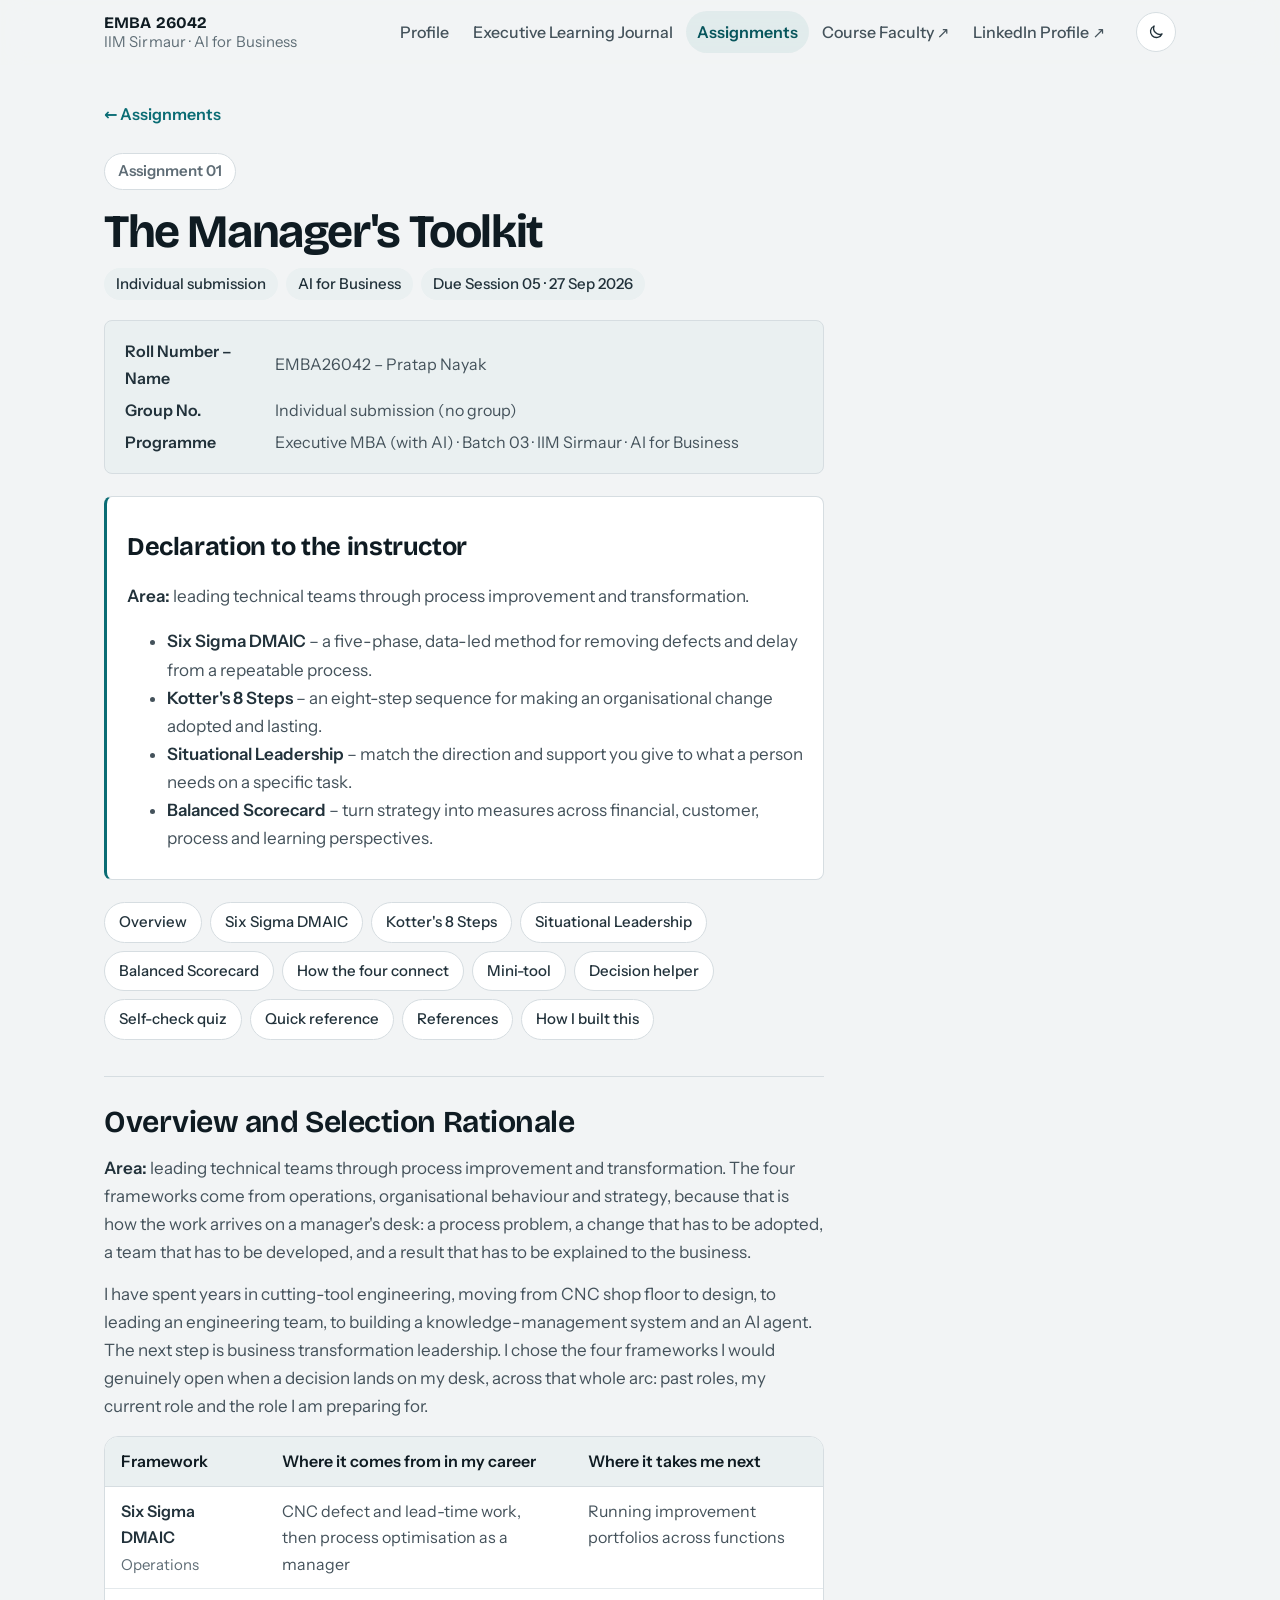
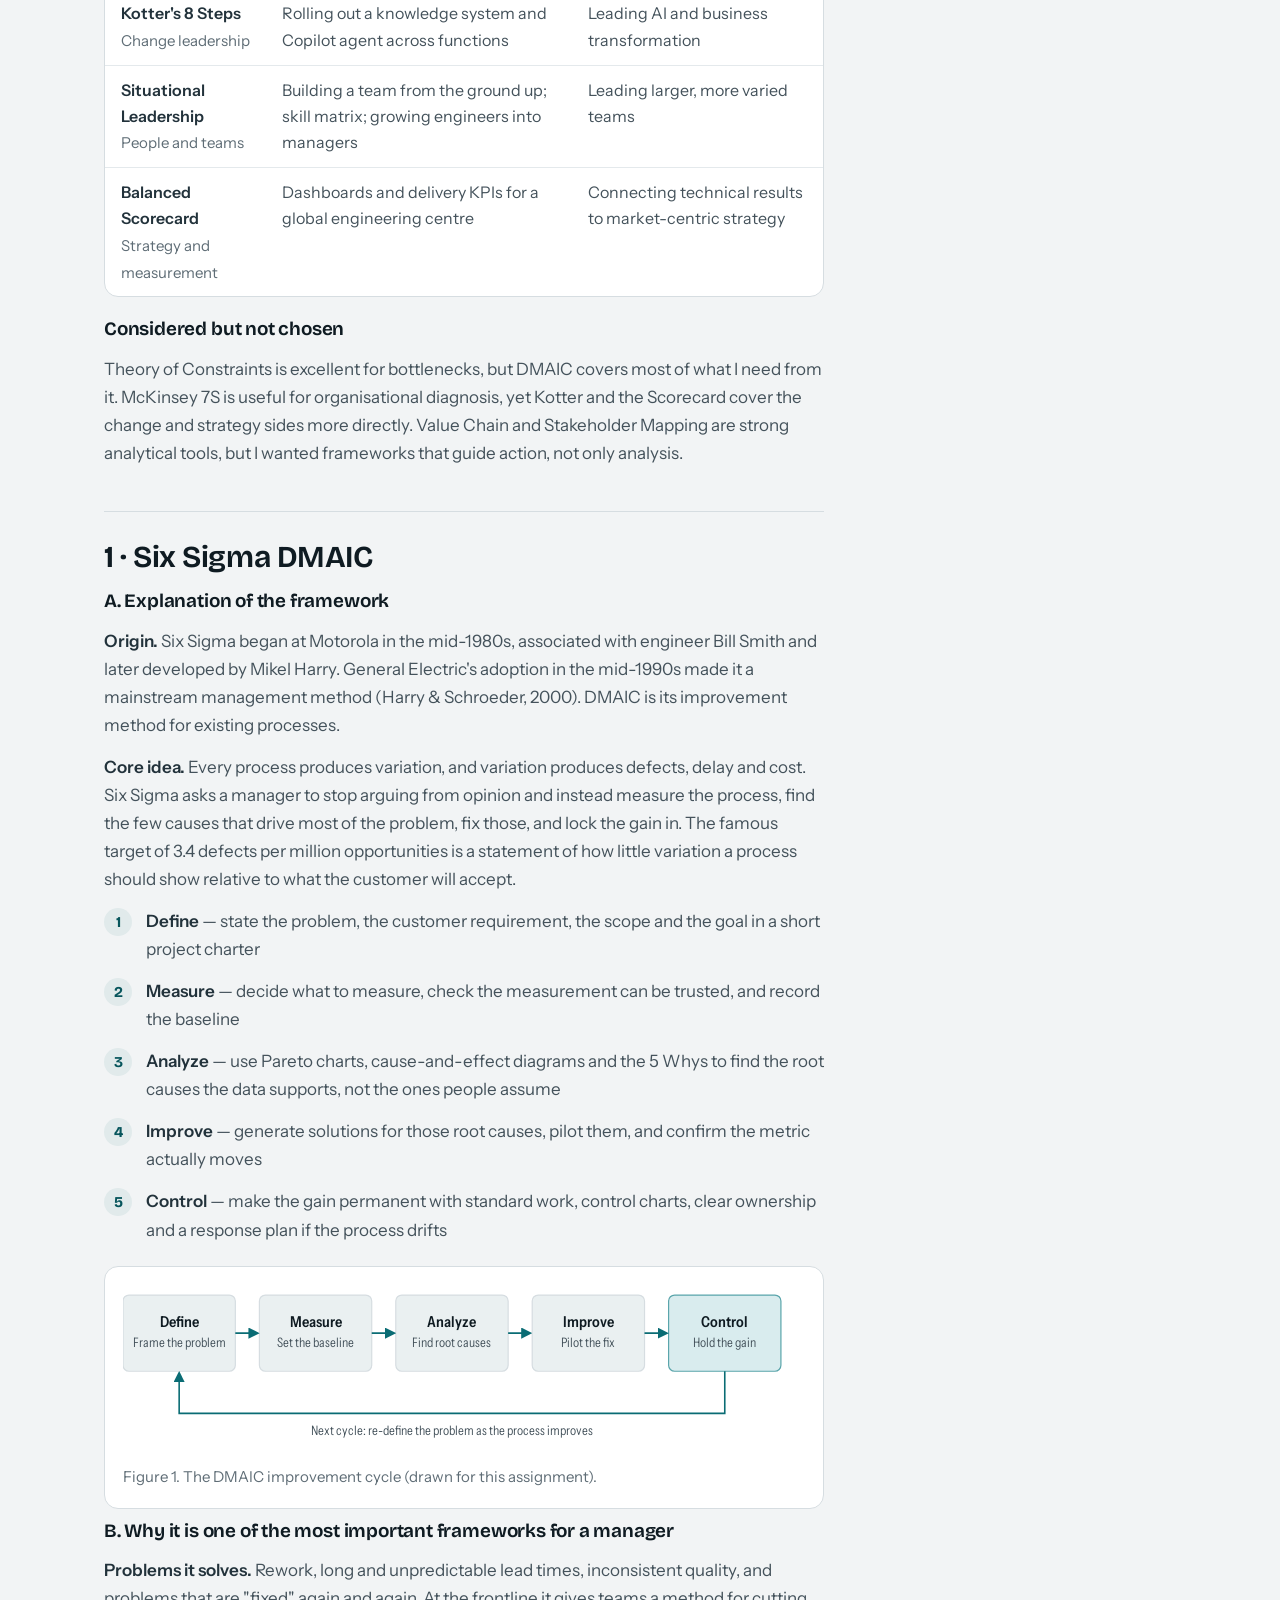
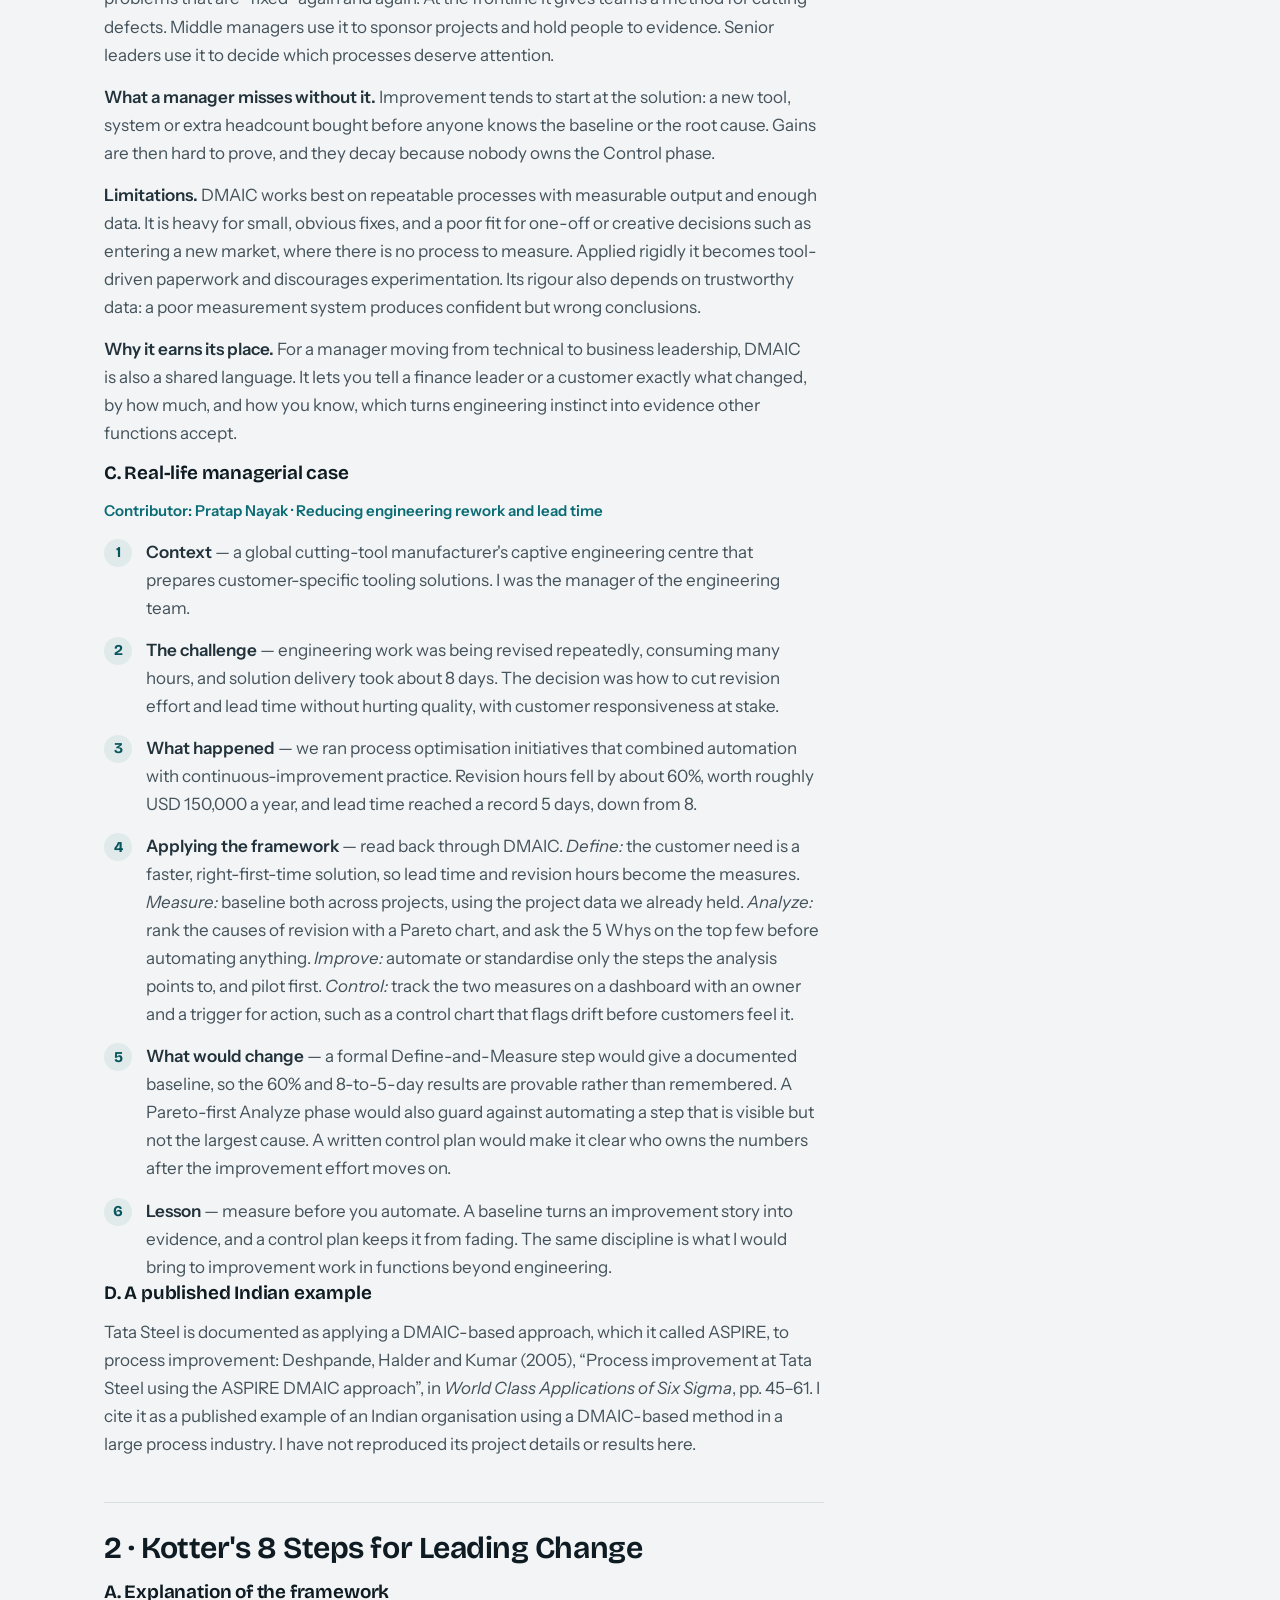
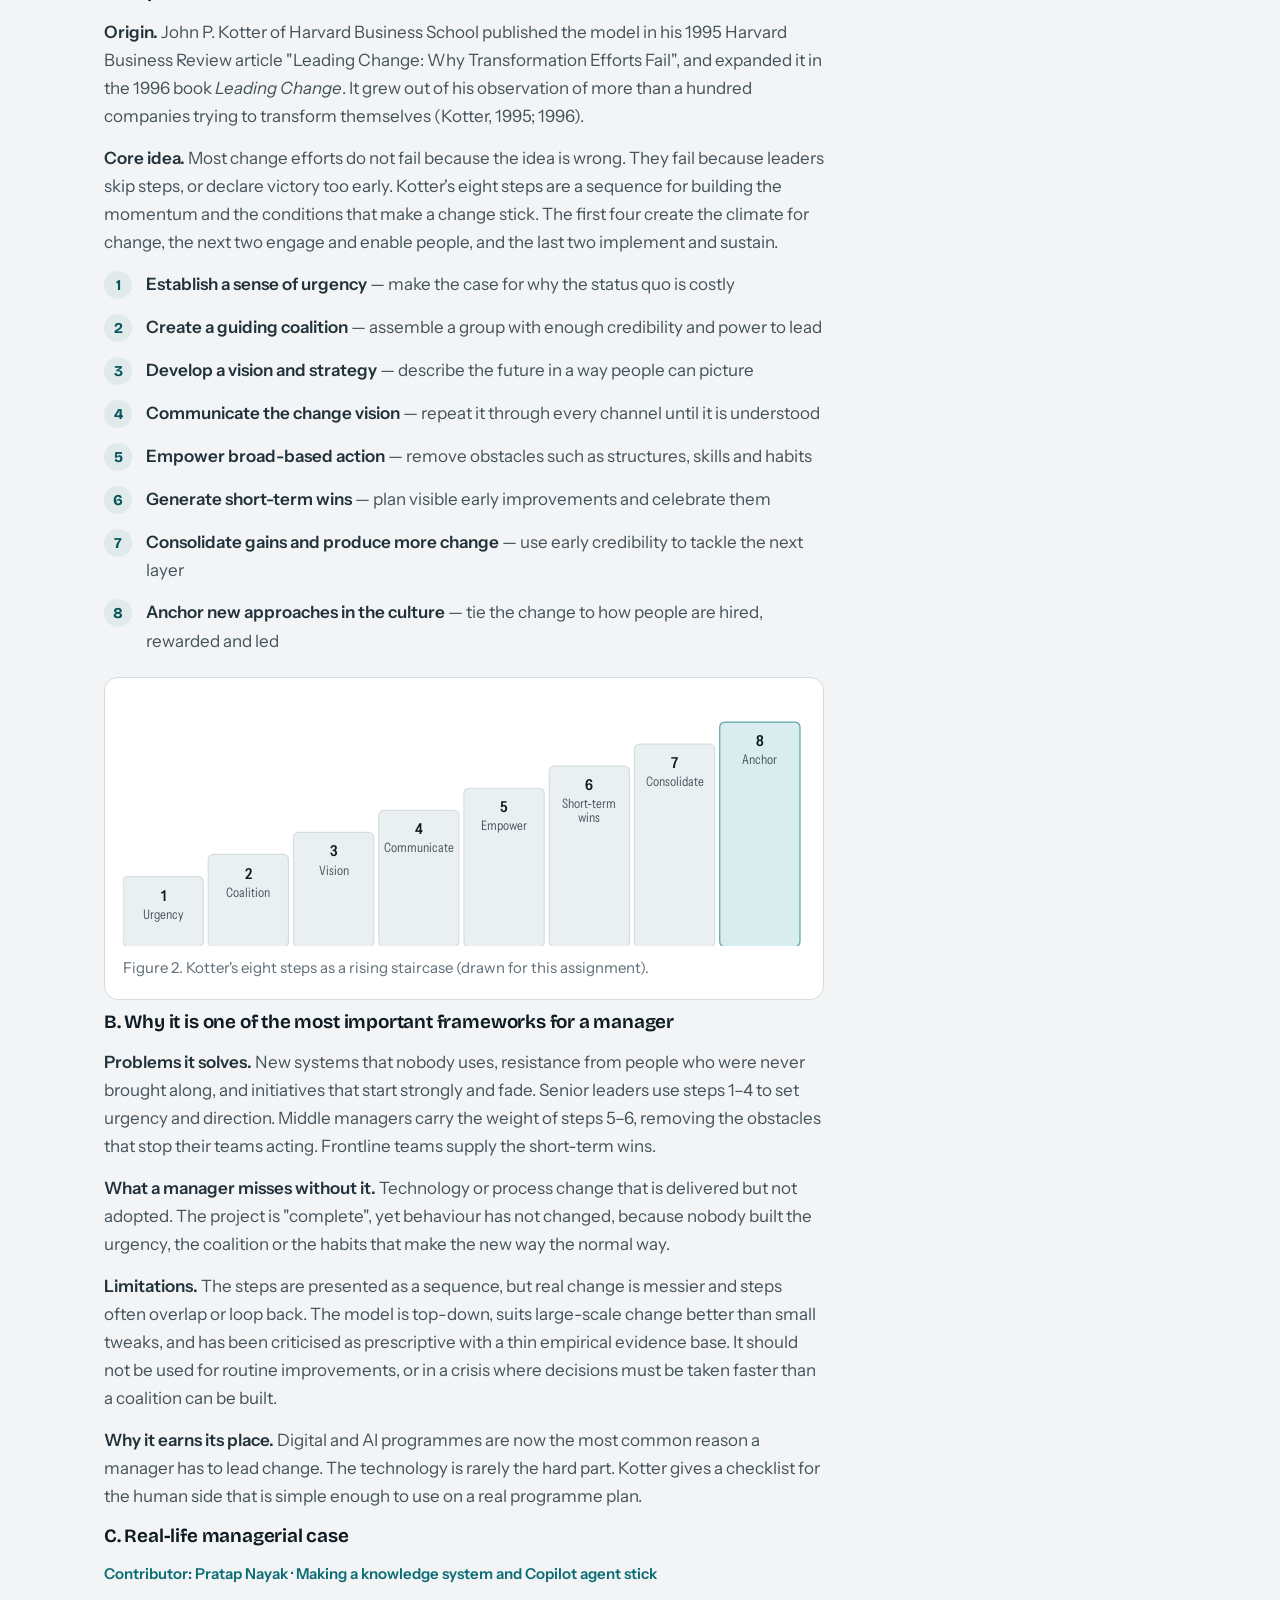
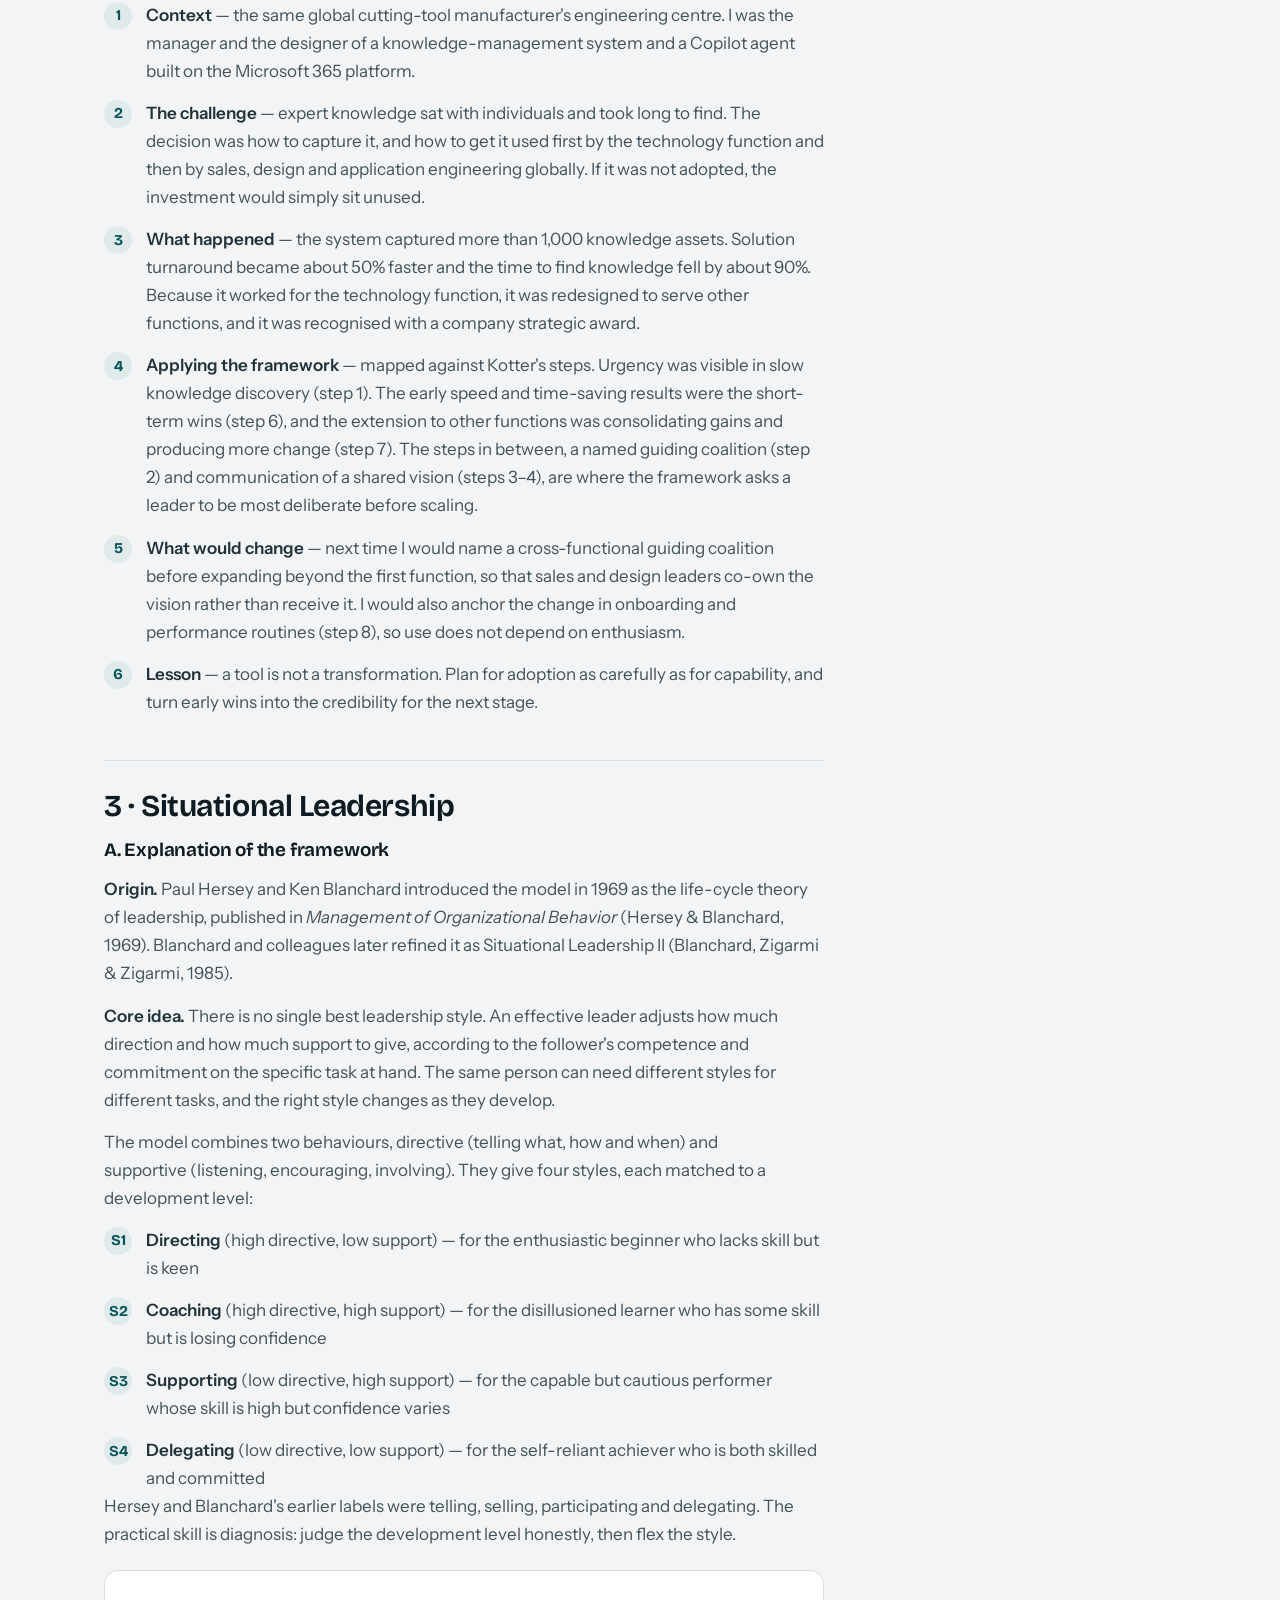
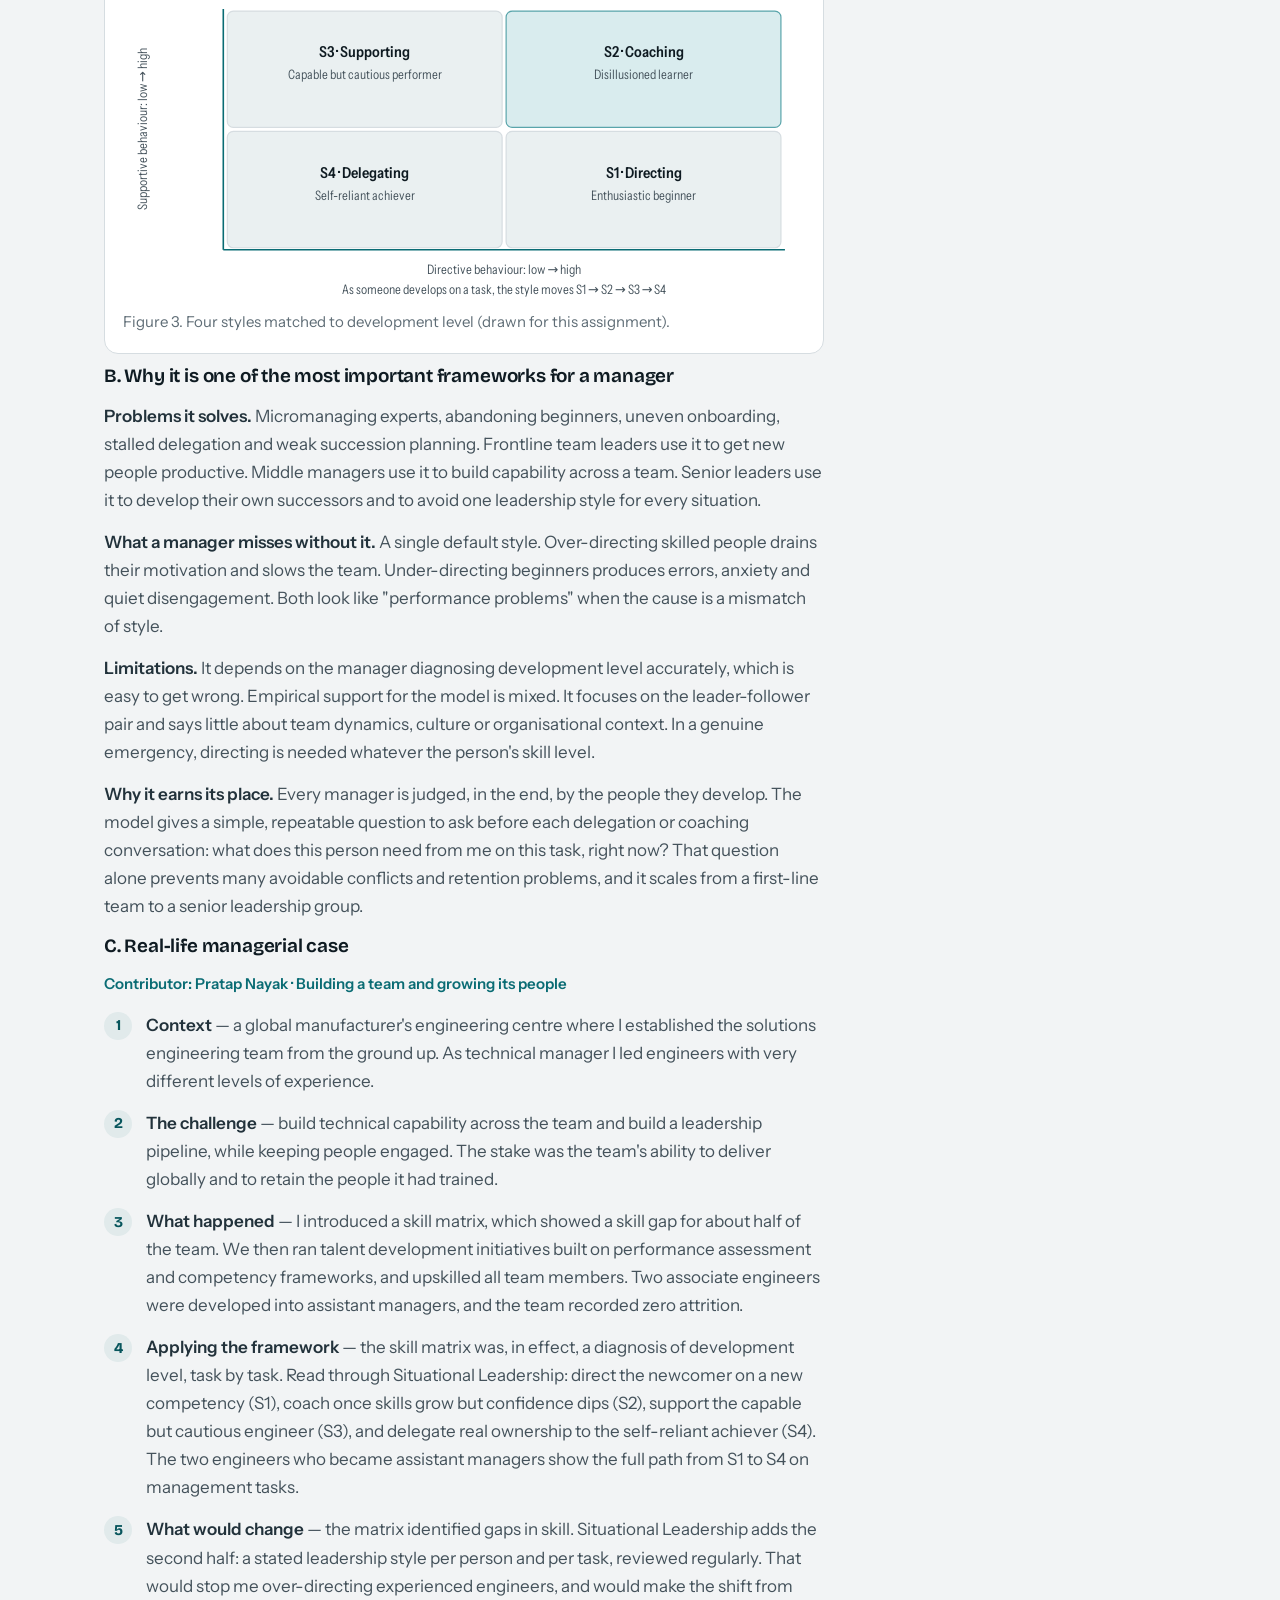
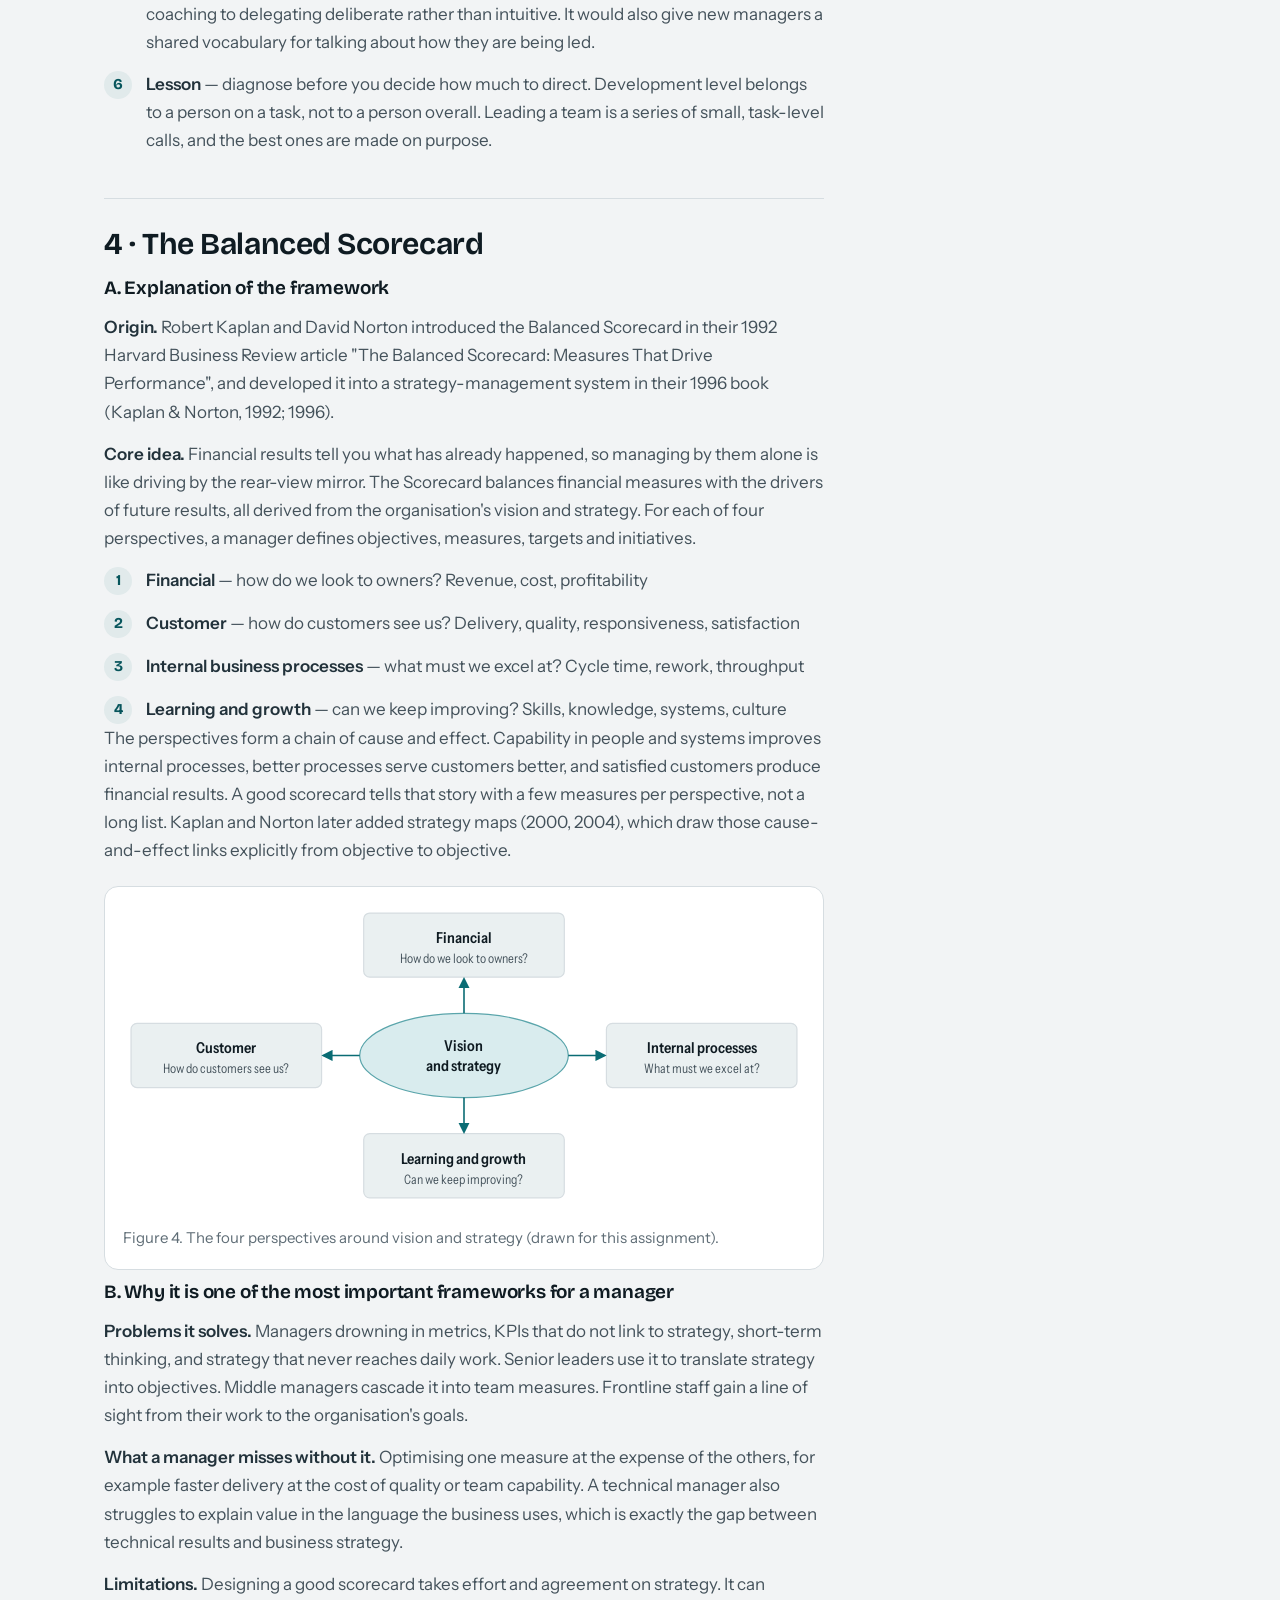
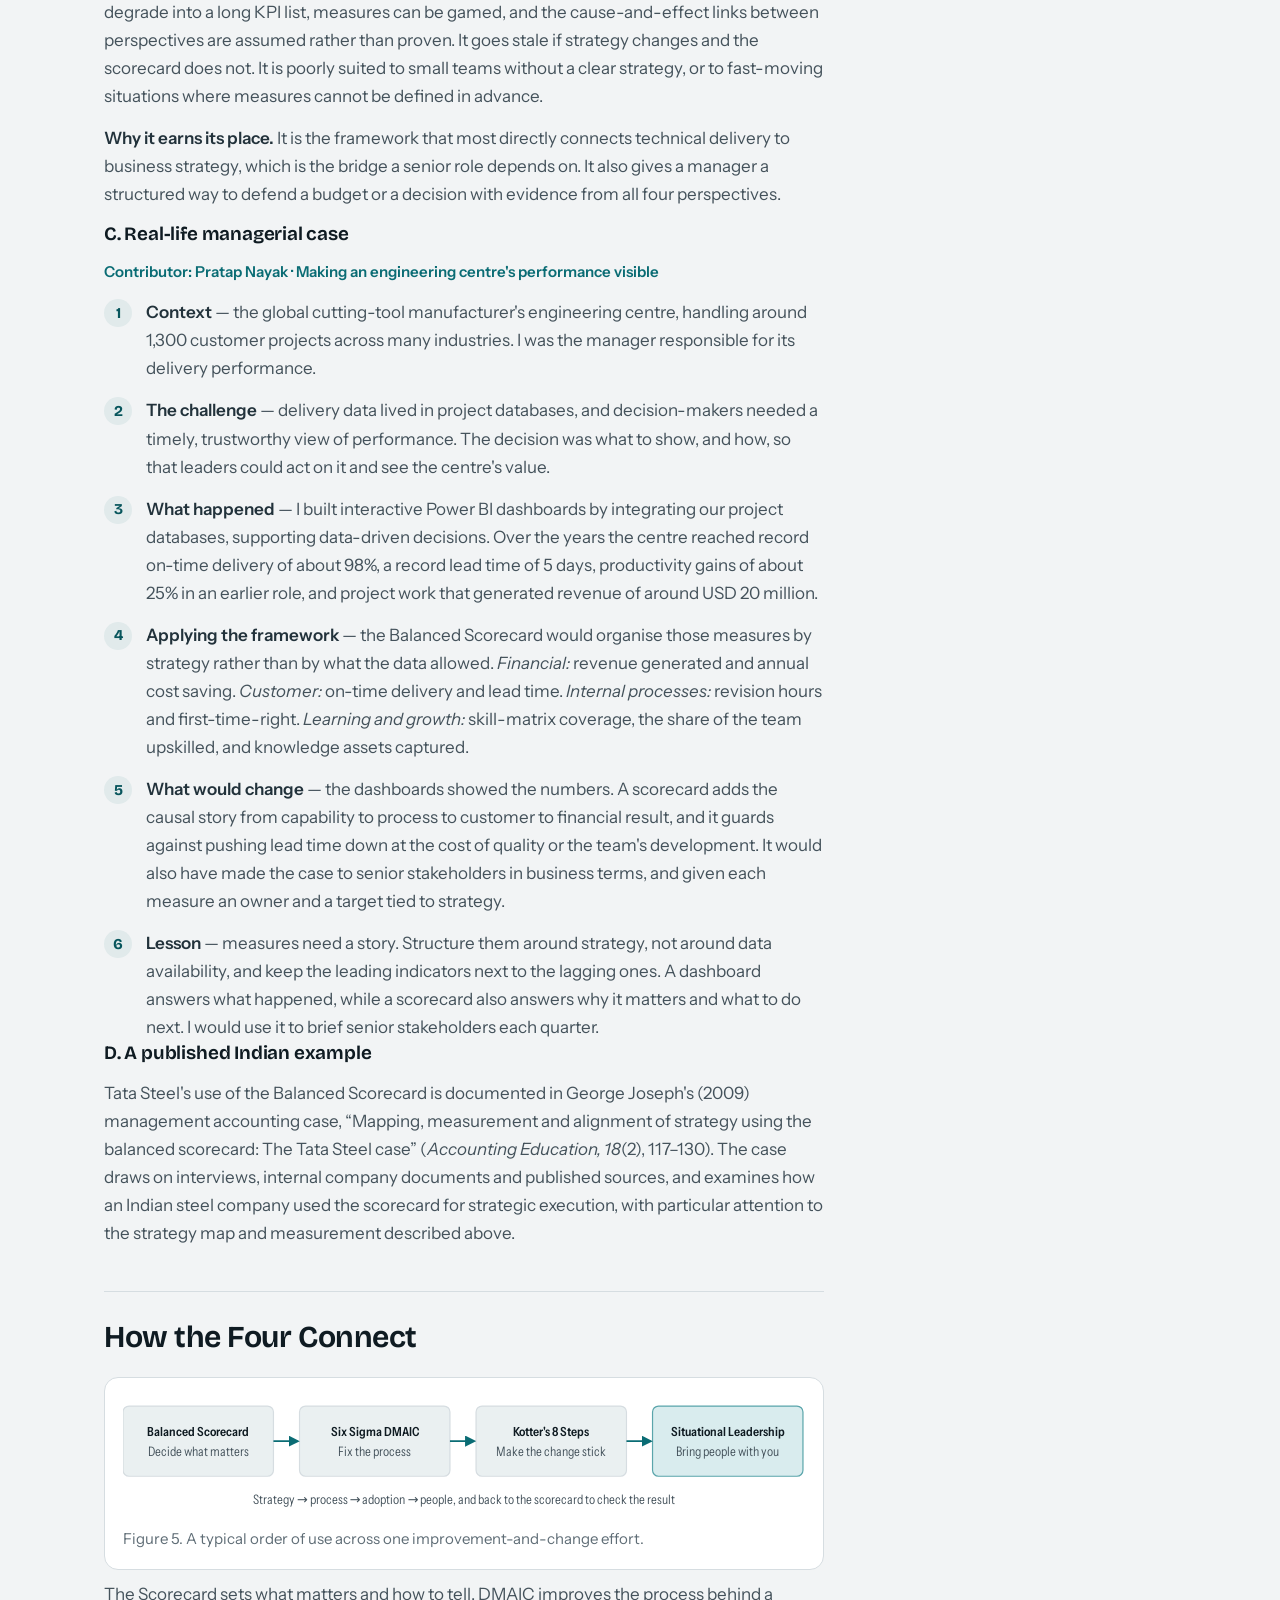
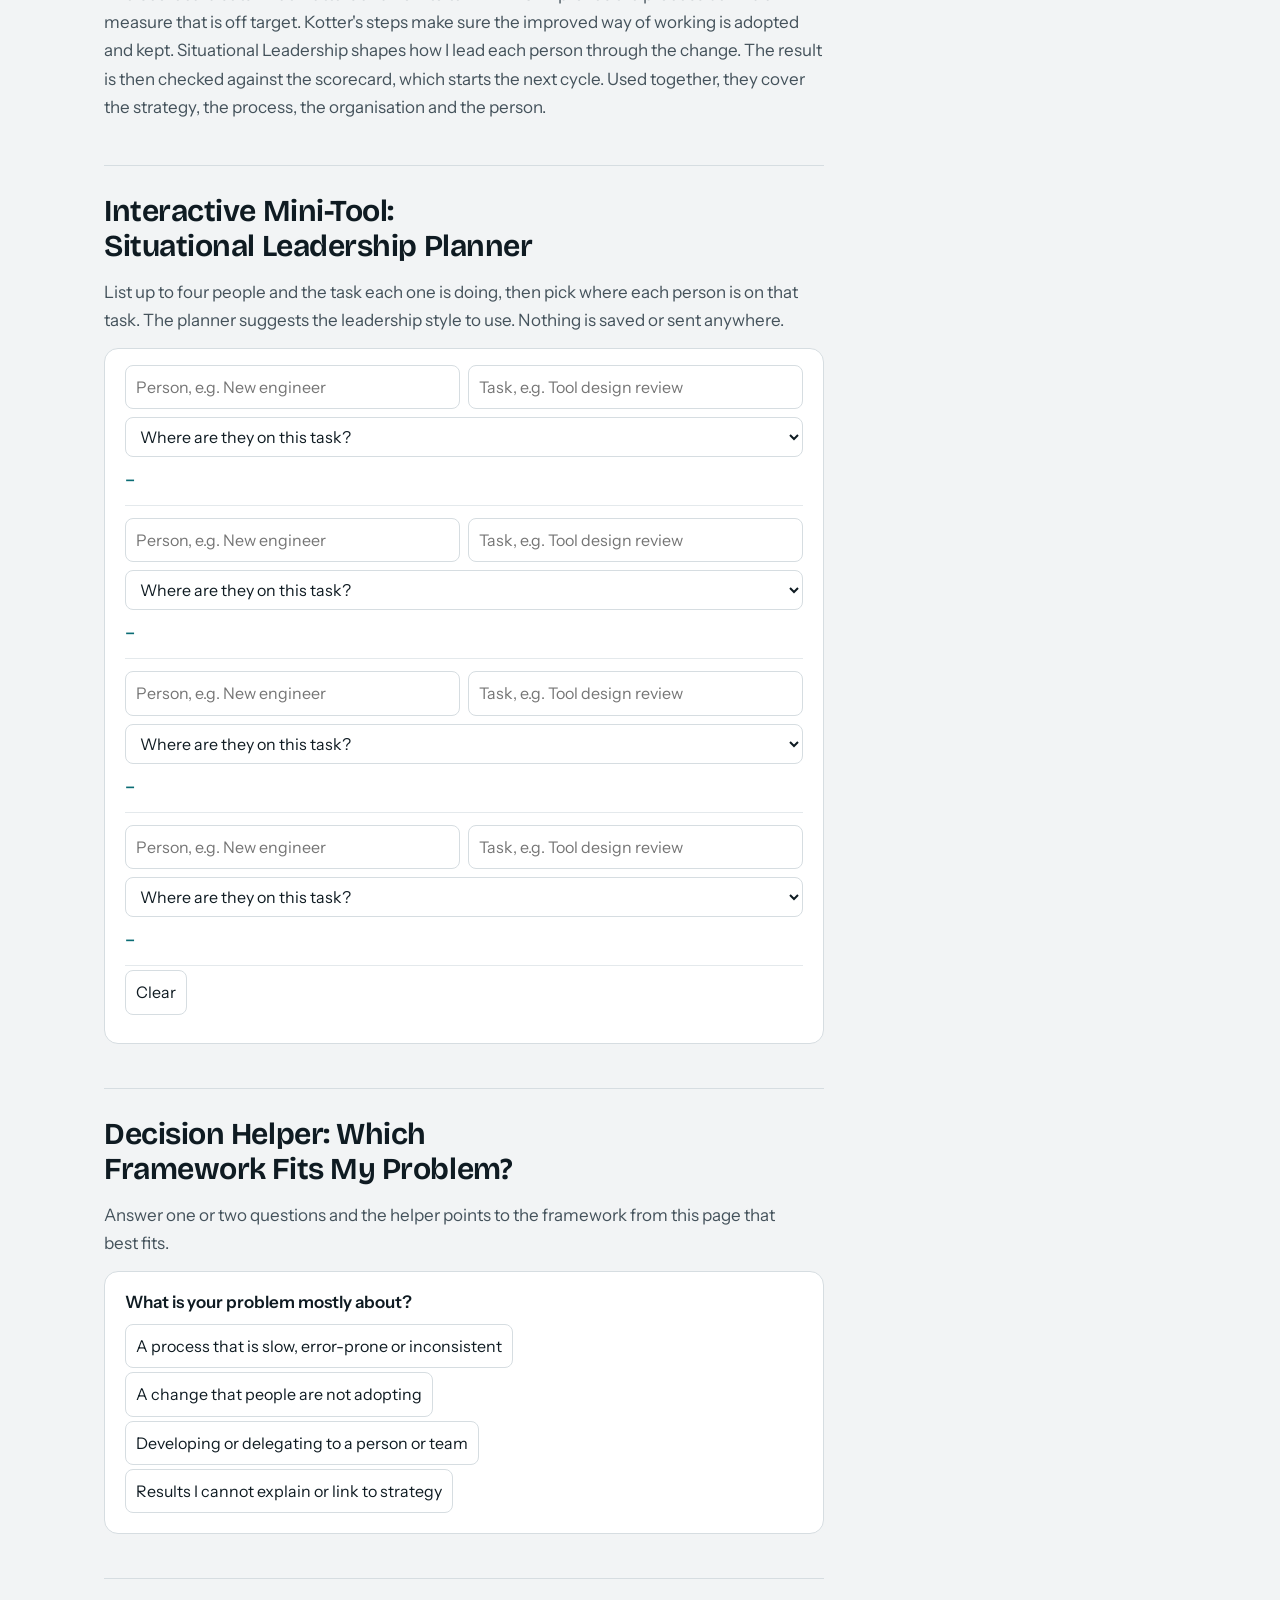
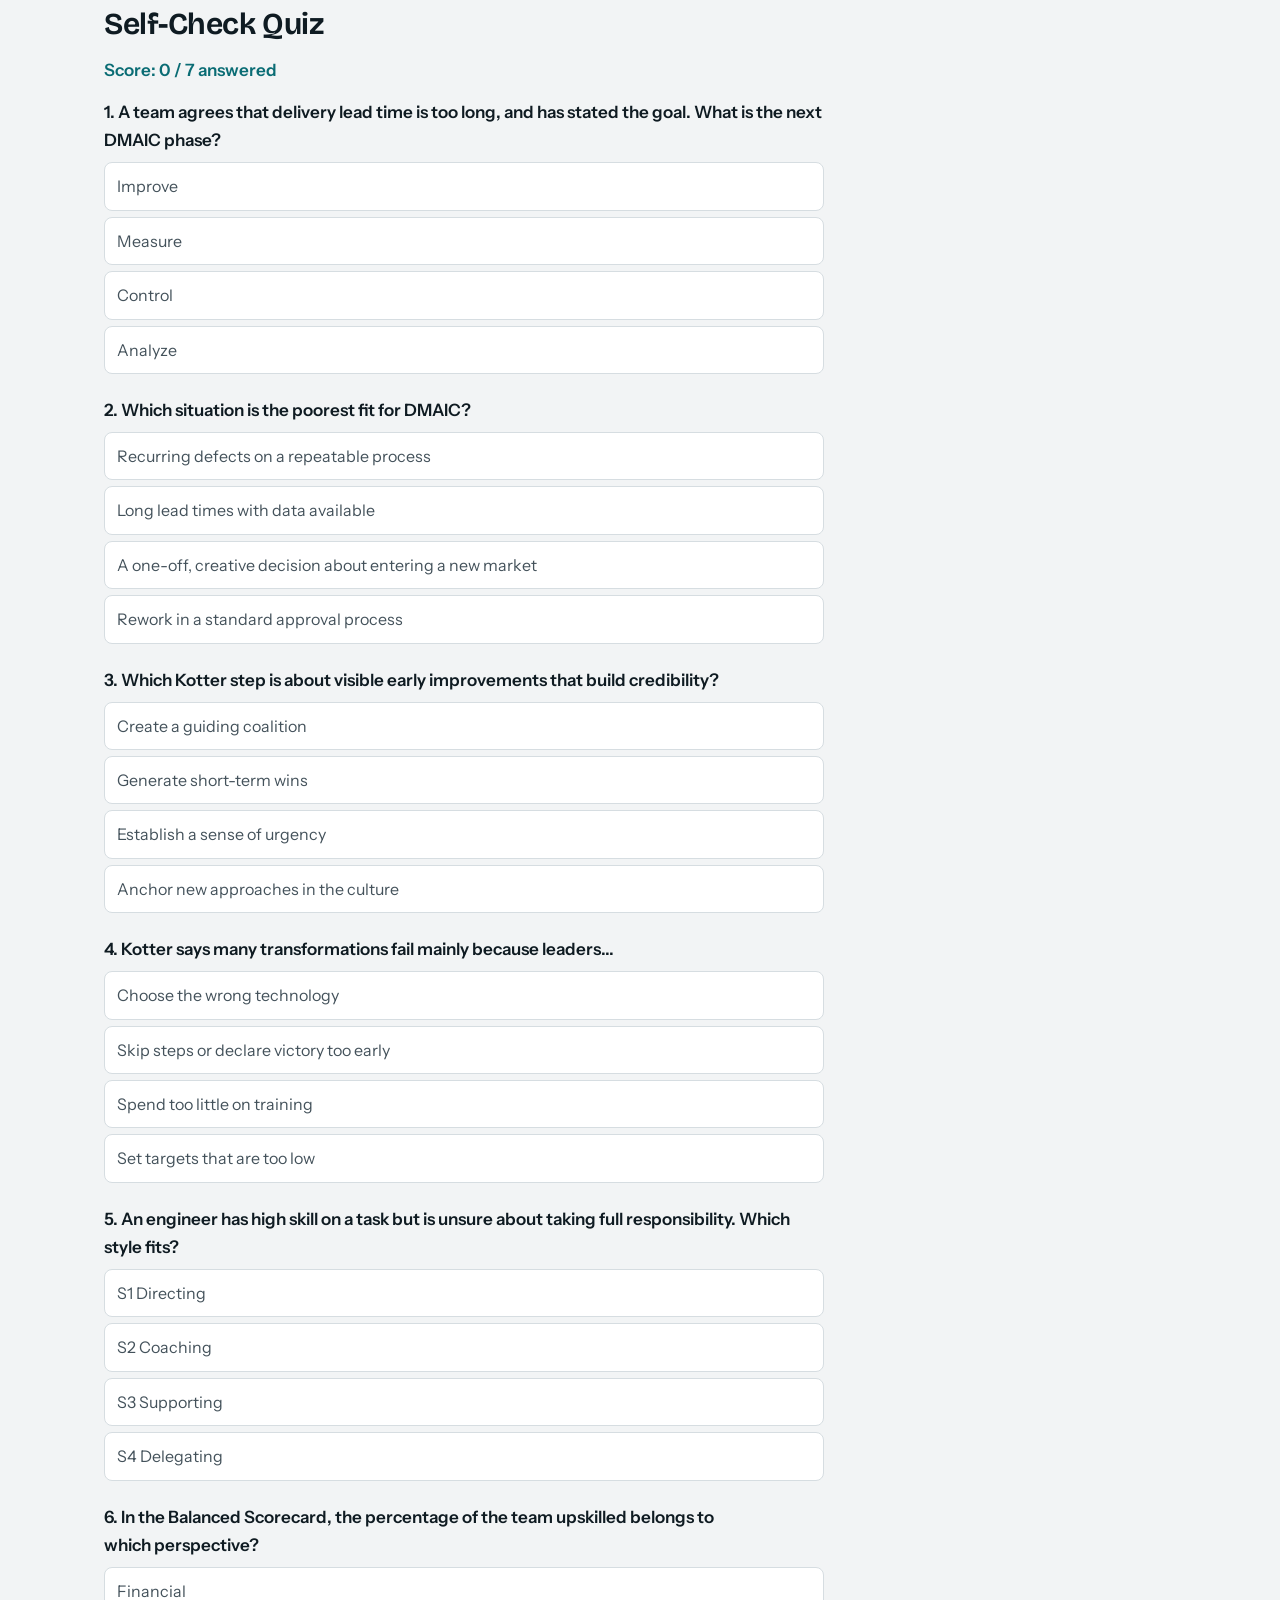
==== commit 2c2def16: "Migrate the assignment page to the shared design system assignments/manager-toolkit.html was the onl" ====
--- a/assignments/manager-toolkit.html
+++ b/assignments/manager-toolkit.html
@@ -5,722 +5,74 @@
 <meta name="viewport" content="width=device-width, initial-scale=1.0">
 <title>Assignment 01 — The Manager's Toolkit · EMBA26042</title>
 <meta name="description" content="Four management frameworks for leading technical teams through change: Six Sigma DMAIC, Kotter's 8 Steps, Situational Leadership and the Balanced Scorecard.">
+<script>try{var t=localStorage.getItem("emba-theme");if(t)document.documentElement.setAttribute("data-theme",t)}catch(e){}</script>
+<link rel="stylesheet" href="../style.css">
 <style>
-@font-face{font-family:'Inter';font-style:normal;font-weight:400;font-display:swap;src:url([data-uri]) format('woff2');}
-@font-face{font-family:'Inter';font-style:normal;font-weight:600;font-display:swap;src:url([data-uri]) format('woff2');}
-@font-face{font-family:'Inter';font-style:normal;font-weight:700;font-display:swap;src:url([data-uri]) format('woff2');}
-@font-face{font-family:'Source Serif 4';font-style:normal;font-weight:400;font-display:swap;src:url([data-uri]) format('woff2');}
-@font-face{font-family:'Source Serif 4';font-style:normal;font-weight:500;font-display:swap;src:url([data-uri]) format('woff2');}
-@font-face{font-family:'Source Serif 4';font-style:normal;font-weight:600;font-display:swap;src:url([data-uri]) format('woff2');}
-@font-face{font-family:'Source Serif 4';font-style:normal;font-weight:700;font-display:swap;src:url([data-uri]) format('woff2');}
-@font-face{font-family:'Source Serif 4';font-style:italic;font-weight:400;font-display:swap;src:url([data-uri]) format('woff2');}
-@font-face{font-family:'Source Serif 4';font-style:italic;font-weight:500;font-display:swap;src:url([data-uri]) format('woff2');}
-  :root{
-    --bg: #f5f1e8;
-    --dot: #e7e0cf;
-    --paper: #faf8f2;
-    --ink: #1c2b3a;
-    --ink-soft: #33465a;
-    --body: #5c6b7a;
-    --body-quiet: #8a95a1;
-    --accent: #8f6b1a;
-    --accent-soft: #c99a3d;
-    --accent-wash: rgba(161,121,31,0.07);
-    --box-wash: #f2ebda;
-    --line: #ddd5c2;
-    --line-soft: #e8e2d3;
-    --serif: "Source Serif 4", Georgia, serif;
-    --sans: "Inter", -apple-system, BlinkMacSystemFont, "Segoe UI", sans-serif;
-    --max: 760px;
-    --header-h: 84px;
-  }
-
-  *{ box-sizing: border-box; }
-  html{ scroll-behavior: smooth; }
-
-  body{
-    margin: 0;
-    background-color: var(--bg);
-    background-image: radial-gradient(var(--dot) 1px, transparent 1px);
-    background-size: 20px 20px;
-    color: var(--body);
-    font-family: var(--sans);
-    font-size: 16px;
-    line-height: 1.65;
-    -webkit-font-smoothing: antialiased;
-    text-rendering: optimizeLegibility;
-  }
-
-  a{ color: var(--accent); text-decoration: none; border-bottom: 1px solid var(--accent-soft); }
-  a:hover{ color: var(--ink); border-color: var(--ink); }
-  a:focus-visible, button:focus-visible{ outline: 2px solid var(--accent); outline-offset: 3px; }
-
-  .wrap{
-    max-width: var(--max);
-    margin: 28px auto 64px;
-    padding: 56px 56px 96px;
-    background: var(--paper);
-    border: 1px solid var(--line);
-    border-top: 3px solid var(--accent-soft);
-    border-radius: 2px;
-    box-shadow: 0 2px 6px rgba(28,43,58,0.05), 0 30px 60px -32px rgba(28,43,58,0.22);
-  }
-
-  /* ---------- Fixed header ---------- */
-
-  .site-header{
-    position: fixed;
-    top: 0; left: 0; right: 0;
-    z-index: 100;
-    background: var(--bg);
-    transition: box-shadow 0.2s ease;
-  }
-
-  .site-header.is-scrolled{ box-shadow: 0 2px 14px rgba(28,43,58,0.08); }
-
-  .site-header-inner{
-    max-width: var(--max);
-    margin: 0 auto;
-    padding: 0 24px;
-  }
-
-  .header-spacer{ height: var(--header-h); }
-
-  .masthead{
-    text-align: center;
-    padding: 20px 0 13px;
-    font-size: 0.7rem;
-    letter-spacing: 0.16em;
-    text-transform: uppercase;
-    color: var(--body-quiet);
-    border-bottom: 1px solid var(--line);
-  }
-
-  .masthead strong{ color: var(--ink-soft); font-weight: 600; }
-
-  .top-nav{
-    display: flex;
-    flex-wrap: wrap;
-    justify-content: center;
-    gap: 6px 18px;
-    font-size: 0.8rem;
-    padding: 13px 0;
-    border-bottom: 1px solid var(--line);
-  }
-
-  .top-nav a{ color: var(--body); border-bottom: none; letter-spacing: 0.01em; }
-  .top-nav a:hover{ color: var(--accent); }
-  .top-nav .arrow{ display: inline-block; margin-left: 3px; transition: transform 0.15s ease; }
-  .top-nav a:hover .arrow{ transform: translate(2px, -2px); }
-
-  /* ---------- Hero ---------- */
-
-  .hero{
-    display: flex;
-    align-items: flex-start;
-    gap: 30px;
-  }
-
-  .hero-photo-wrap{
-    flex-shrink: 0;
-    padding: 4px;
-    border: 1px solid var(--line);
-    border-radius: 50%;
-  }
-
-  .hero-photo{
-    display: block;
-    width: 112px;
-    height: 112px;
-    border-radius: 50%;
-    object-fit: cover;
-  }
-
-  .hero-text h1{
-    font-family: var(--serif);
-    font-weight: 600;
-    font-size: 2.1rem;
-    color: var(--ink);
-    margin: 0 0 8px;
-    letter-spacing: -0.01em;
-  }
-
-  .tagline{
-    font-family: var(--serif);
-    font-style: italic;
-    font-size: 1.1rem;
-    color: var(--accent);
-    margin: 0 0 12px;
-    line-height: 1.55;
-  }
-
-  .hero-location{ font-size: 0.92rem; color: var(--body-quiet); margin: 0 0 18px; }
-
-  .hero-support{ font-size: 0.92rem; color: var(--body); margin: 0 0 14px; line-height: 1.6; }
-  .hero-support strong{ color: var(--ink-soft); font-weight: 600; }
-
-  .btn{
-    display: inline-block;
-    font-family: var(--sans);
-    font-weight: 600;
-    font-size: 0.88rem;
-    padding: 10px 20px;
-    border-radius: 3px;
-    border-bottom: none;
-  }
-
-  .btn-primary{ background: var(--ink); color: var(--paper); }
-  .btn-primary:hover{ background: var(--ink-soft); color: var(--paper); }
-
-  .btn-outline{ background: transparent; color: var(--ink-soft); border: 1px solid var(--line); }
-  .btn-outline:hover{ border-color: var(--accent); color: var(--accent); }
-
-  .hero-divider{ border: none; border-top: 1px solid var(--line); margin: 28px 0 18px; }
-
-  .hero-meta-line{ font-size: 0.88rem; color: var(--body-quiet); margin: 0; }
-
-  /* ---------- Section framing ---------- */
-
-  section{ margin-top: 60px; }
-
-  .section-head{
-    display: flex;
-    align-items: baseline;
-    gap: 18px;
-    margin-bottom: 10px;
-  }
-
-  .section-num{
-    font-family: var(--serif);
-    font-weight: 600;
-    font-size: 1.3rem;
-    color: var(--accent-soft);
-    flex-shrink: 0;
-    min-width: 24px;
-  }
-
-  .section-head h2{
-    font-family: var(--serif);
-    font-weight: 600;
-    font-size: 1.55rem;
-    color: var(--ink);
-    margin: 0 0 4px;
-  }
-
-  .section-sub{ font-size: 0.94rem; color: var(--body-quiet); margin: 0 0 26px 42px; }
-
-  .body-inset{ padding-left: 42px; }
-
-  @media (max-width: 560px){ .body-inset, .section-sub{ padding-left: 0; margin-left: 0; } }
-
-  /* ---------- Unnumbered section heads (thesis / questions / themes) ---------- */
-
-  .section-head-plain h2{
-    font-family: var(--serif);
-    font-weight: 600;
-    font-size: 1.4rem;
-    color: var(--ink);
-    margin: 0 0 22px;
-  }
-
-  /* ---------- Card grids (questions / themes) ---------- */
-
-  .card-grid{
-    display: grid;
-    grid-template-columns: 1fr 1fr;
-    gap: 14px;
-  }
-
-  @media (max-width: 560px){ .card-grid{ grid-template-columns: 1fr; } }
-
-  .question-card{
-    background: var(--paper);
-    border: 1px solid var(--line-soft);
-    border-left: 3px solid var(--accent-soft);
-    border-radius: 2px;
-    padding: 14px 18px;
-    font-size: 0.94rem;
-    color: var(--ink-soft);
-    line-height: 1.55;
-  }
-
-  .theme-card{
-    background: var(--paper);
-    border: 1px solid var(--line-soft);
-    border-left: 3px solid var(--accent-soft);
-    border-radius: 2px;
-    padding: 16px 18px;
-  }
-
-  .theme-card h4{
-    font-family: var(--serif);
-    font-weight: 600;
-    font-size: 1rem;
-    color: var(--ink);
-    margin: 0 0 6px;
-  }
-
-  .theme-card p{ margin: 0; font-size: 0.92rem; color: var(--body); }
-
-  h3.block-h{
-    font-family: var(--serif);
-    font-weight: 600;
-    font-size: 1.05rem;
-    color: var(--ink-soft);
-    margin: 0 0 14px;
-  }
-
-  .block{ margin-top: 30px; }
-  .block:first-child{ margin-top: 0; }
-
-  /* ---------- Lists ---------- */
-
-  ul.plain{ margin: 0; padding: 0; list-style: none; }
-
-  ul.plain li{
-    position: relative;
-    padding-left: 18px;
-    margin-bottom: 18px;
-    color: var(--body);
-  }
-
-  ul.plain li:last-child{ margin-bottom: 0; }
-
-  ul.plain li::before{
-    content: "";
-    position: absolute;
-    left: 0;
-    top: 0.65em;
-    width: 5px;
-    height: 5px;
-    border-radius: 50%;
-    background: var(--accent-soft);
-  }
-
-  ul.plain li strong{ color: var(--ink-soft); font-weight: 600; }
-
-  .sub-note{
-    display: block;
-    font-family: var(--serif);
-    font-style: italic;
-    font-size: 0.9rem;
-    color: var(--body-quiet);
-    margin-top: 4px;
-    line-height: 1.55;
-  }
-
-  /* ---------- Blockquote ---------- */
-
-  blockquote.lede{
-    position: relative;
-    margin: 0;
-    padding: 2px 0 2px 30px;
-    color: var(--ink-soft);
-    font-size: 1.02rem;
-    line-height: 1.85;
-  }
-
-  blockquote.lede::before{
-    content: "\201C";
-    position: absolute;
-    left: -6px;
-    top: -10px;
-    font-family: var(--serif);
-    font-size: 2.6rem;
-    font-weight: 600;
-    color: var(--accent-soft);
-    line-height: 1;
-  }
-
-  blockquote.lede p{ margin: 0 0 16px; }
-  blockquote.lede p:last-child{ margin-bottom: 0; }
-
-  sup{ color: var(--accent); font-size: 0.72em; font-weight: 700; }
-
-  /* ---------- Notes ---------- */
-
-  .notes-label{
-    font-family: var(--sans);
-    font-weight: 700;
-    font-size: 0.7rem;
-    letter-spacing: 0.1em;
-    text-transform: uppercase;
-    color: var(--accent);
-    margin: 30px 0 12px;
-  }
-
-  ol.notes{ margin: 0; padding: 0; list-style: none; counter-reset: note; }
-
-  ol.notes li{
-    position: relative;
-    counter-increment: note;
-    padding-left: 22px;
-    margin-bottom: 10px;
-    font-size: 0.86rem;
-    color: var(--body-quiet);
-    line-height: 1.6;
-  }
-
-  ol.notes li::before{
-    content: counter(note) ".";
-    position: absolute;
-    left: 0;
-    color: var(--accent-soft);
-    font-weight: 700;
-  }
-
-  ol.notes em{ color: var(--body); }
-
-  .cross-ref{
-    font-family: var(--serif);
-    font-style: italic;
-    font-size: 0.92rem;
-    color: var(--body-quiet);
-    margin-top: 28px;
-    padding-top: 22px;
-    border-top: 1px solid var(--line-soft);
-  }
-
-  /* ---------- Session blocks ---------- */
-
-  .session-block + .session-block{ margin-top: 44px; padding-top: 40px; border-top: 1px solid var(--line-soft); }
-
-  .session-header{ display: flex; gap: 20px; align-items: flex-start; }
-
-  .session-num-col{ flex-shrink: 0; width: 54px; text-align: left; }
-
-  .session-label{
-    display: block;
-    font-family: var(--sans);
-    font-weight: 700;
-    font-size: 0.64rem;
-    letter-spacing: 0.1em;
-    text-transform: uppercase;
-    color: var(--body-quiet);
-    margin-bottom: 2px;
-  }
-
-  .session-number{
-    display: block;
-    font-family: var(--serif);
-    font-weight: 600;
-    font-size: 1.7rem;
-    color: var(--accent-soft);
-  }
-
-  .session-body h3{
-    font-family: var(--serif);
-    font-weight: 600;
-    font-size: 1.18rem;
-    color: var(--ink);
-    margin: 0 0 6px;
-  }
-
-  .session-meta{ font-size: 0.86rem; color: var(--body-quiet); margin: 0 0 14px; }
-  .session-meta span:not(:last-child)::after{ content: "·"; margin: 0 8px; color: var(--line); }
-
-  .session-overview{
-    font-family: var(--serif);
-    font-style: italic;
-    color: var(--ink-soft);
-    font-size: 0.98rem;
-    line-height: 1.7;
-    margin: 0 0 18px;
-  }
-
-  .mini-h{
-    font-family: var(--sans);
-    font-weight: 700;
-    font-size: 0.88rem;
-    color: var(--ink-soft);
-    margin: 18px 0 6px;
-  }
-
-  .mini-h + p{ margin: 0; font-size: 0.96rem; }
-
-  .note-box{
-    border: 1px dashed var(--line);
-    border-radius: 3px;
-    padding: 14px 18px;
-    margin-top: 20px;
-    font-family: var(--serif);
-    font-style: italic;
-    font-size: 0.88rem;
-    color: var(--body-quiet);
-    line-height: 1.6;
-  }
-
-  .exec-box{
-    background: var(--box-wash);
-    border-left: 3px solid var(--accent-soft);
-    border-radius: 2px;
-    padding: 20px 24px;
-    margin: 20px 0;
-  }
-
-  .exec-label{
-    font-family: var(--sans);
-    font-weight: 700;
-    font-size: 0.7rem;
-    letter-spacing: 0.1em;
-    text-transform: uppercase;
-    color: var(--accent);
-    margin: 0 0 14px;
-  }
-
-  .num-list{ margin: 0; padding: 0; list-style: none; }
-
-  .num-list li{
-    display: flex;
-    gap: 14px;
-    margin-bottom: 16px;
-    font-size: 0.94rem;
-    color: var(--body);
-  }
-
-  .num-list li:last-child{ margin-bottom: 0; }
-
-  .num-circle{
-    flex-shrink: 0;
-    width: 24px;
-    height: 24px;
-    border-radius: 50%;
-    border: 1px solid var(--accent-soft);
-    color: var(--accent);
-    font-family: var(--sans);
-    font-weight: 700;
-    font-size: 0.76rem;
-    display: flex;
-    align-items: center;
-    justify-content: center;
-    margin-top: 1px;
-  }
-
-  .num-list strong{ color: var(--ink-soft); font-weight: 600; }
-
-  .sessions-note{
-    font-family: var(--serif);
-    font-style: italic;
-    color: var(--body-quiet);
-    font-size: 0.92rem;
-    margin-top: 36px;
-    padding-top: 24px;
-    border-top: 1px solid var(--line-soft);
-  }
-
-  /* ---------- Pending badge ---------- */
-
-  .badge{
-    display: inline-block;
-    font-family: var(--sans);
-    font-size: 0.7rem;
-    font-weight: 700;
-    letter-spacing: 0.06em;
-    text-transform: uppercase;
-    color: var(--accent);
-    background: var(--paper);
-    border: 1px solid var(--accent-soft);
-    border-radius: 20px;
-    padding: 4px 12px;
-    margin-right: 10px;
-    vertical-align: middle;
-  }
-
-  .pending-box{
-    border: 1px dashed var(--line);
-    border-radius: 3px;
-    padding: 16px 18px;
-    display: flex;
-    align-items: center;
-    flex-wrap: wrap;
-    gap: 8px;
-  }
-
-  .pending-box p{
-    display: inline;
-    margin: 0;
-    font-family: var(--serif);
-    font-style: italic;
-    font-size: 0.92rem;
-    color: var(--body-quiet);
-    line-height: 1.6;
-  }
-
-  /* ---------- Get in touch ---------- */
-
-  .get-in-touch{
-    margin-top: 70px;
-    background: var(--box-wash);
-    border: 1px solid var(--line-soft);
-    border-radius: 3px;
-    padding: 34px 30px;
-    text-align: center;
-  }
-
-  .get-in-touch h2{
-    font-family: var(--serif);
-    font-weight: 600;
-    font-size: 1.3rem;
-    color: var(--ink);
-    margin: 0 0 10px;
-  }
-
-  .get-in-touch p{
-    font-size: 0.94rem;
-    color: var(--body);
-    max-width: 480px;
-    margin: 0 auto 20px;
-    line-height: 1.6;
-  }
-
-  .get-in-touch .contact-buttons{
-    display: flex;
-    flex-wrap: wrap;
-    justify-content: center;
-    gap: 12px;
-  }
-
-  /* ---------- Footer ---------- */
-
-  footer{
-    margin-top: 60px;
-    padding-top: 26px;
-    border-top: 1px solid var(--line);
-    display: flex;
-    flex-wrap: wrap;
-    justify-content: space-between;
-    gap: 8px;
-    font-size: 0.8rem;
-    color: var(--body-quiet);
-  }
-
-  footer .fw-strong{ color: var(--ink-soft); font-weight: 600; letter-spacing: 0.04em; }
-
-  .footer-note{
-    flex-basis: 100%;
-    margin-top: 10px;
-    font-family: var(--serif);
-    font-style: italic;
-    color: var(--body-quiet);
-  }
-
-  @media (max-width: 560px){
-    .wrap{ margin: 16px 12px 40px; padding: 32px 22px 64px; }
-    .top-nav{ gap: 6px 12px; }
-    .hero{ gap: 18px; flex-direction: column; align-items: center; text-align: center; }
-    .hero-photo{ width: 96px; height: 96px; }
-    .hero-text h1{ font-size: 1.7rem; }
-    .hero-location{ margin: 0 auto 18px; }
-    .btn{ display: inline-block; }
-    section{ margin-top: 46px; }
-    .session-header{ flex-direction: column; gap: 6px; }
-    .session-num-col{ width: auto; }
-  }
-  /* Journal index cards + subpage nav */
-  .journal-list{ display:flex; flex-direction:column; gap:14px; }
-  .journal-card{ display:flex; gap:18px; align-items:flex-start; padding:20px 22px; background:var(--box-wash);
-    border:1px solid var(--line); border-radius:6px; text-decoration:none; color:inherit; transition:border-color .15s, transform .15s; }
-  .journal-card:hover{ border-color:var(--accent-soft); transform:translateY(-1px); }
-  .journal-card .jc-num{ font-family:var(--serif); font-size:2rem; line-height:1; color:var(--accent); min-width:44px; }
-  .journal-card h3{ margin:0 0 6px; font-family:var(--serif); font-size:1.15rem; color:var(--ink); }
-  .journal-card .jc-meta{ margin:0 0 8px; font-size:.8rem; color:var(--body-quiet); letter-spacing:.02em; }
-  .journal-card .jc-desc{ margin:0; font-size:.94rem; color:var(--body); }
-  .journal-card .jc-go{ margin-top:10px; font-size:.85rem; font-weight:600; color:var(--accent); }
-  .crumb{ font-size:.85rem; margin:0 0 22px; }
-  .crumb a{ color:var(--accent); text-decoration:none; font-weight:600; }
-  .crumb a:hover{ text-decoration:underline; }
-  .sub-title{ font-family:var(--serif); font-size:1.5rem; color:var(--ink); margin:0 0 6px; }
-  .session-pager{ display:flex; justify-content:space-between; gap:12px; margin-top:44px; padding-top:22px; border-top:1px solid var(--line-soft); font-size:.9rem; }
-  .session-pager a{ color:var(--accent); text-decoration:none; font-weight:600; }
-  .session-pager a:hover{ text-decoration:underline; }
-
-  /* Assignment page */
-  .team-block{ border:1px solid var(--line); background:var(--box-wash); padding:14px 20px; border-radius:6px; margin:0 0 22px; }
-  .team-block table{ width:100%; border-collapse:collapse; font-size:.95rem; }
-  .team-block td{ padding:3px 0; }
-  .team-block td:first-child{ width:130px; color:var(--ink-soft); }
-  .chips{ display:flex; flex-wrap:wrap; gap:8px; margin:0 0 34px; }
-  .chips a{ font-size:.8rem; padding:6px 12px; border:1px solid var(--line); border-radius:999px; text-decoration:none; color:var(--ink-soft); background:var(--paper); }
-  .chips a:hover{ border-color:var(--accent-soft); color:var(--accent); }
-  .fw-fig{ margin:22px 0 8px; }
-  .fw-fig svg{ width:100%; height:auto; display:block; }
-  .fw-fig figcaption{ font-size:.8rem; color:var(--body-quiet); margin-top:6px; }
-  .sv-box{ fill:var(--box-wash); stroke:var(--line); stroke-width:1.2; }
-  .sv-accent{ fill:#efe2c0; stroke:var(--accent-soft); }
-  .sv-t{ fill:var(--ink); font-family:var(--sans); font-size:14px; font-weight:600; }
-  .sv-s{ fill:var(--body); font-family:var(--sans); font-size:12px; }
-  .sv-line{ stroke:var(--accent); stroke-width:1.6; fill:none; }
-  .sv-arrow{ fill:var(--accent); stroke:none; }
-  .case-by{ font-size:.85rem; color:var(--accent); font-weight:600; margin:0 0 10px; }
-  .kt-table-wrap{ overflow-x:auto; margin:14px 0 18px; }
-  .kt-table{ width:100%; border-collapse:collapse; font-size:.88rem; min-width:520px; }
-  .kt-table th{ text-align:left; color:var(--ink); border-bottom:2px solid var(--line); padding:8px 10px 8px 0; }
-  .kt-table td{ vertical-align:top; padding:9px 10px 9px 0; border-bottom:1px solid var(--line-soft); color:var(--body); }
-  .kt-sub{ font-size:.78rem; color:var(--body-quiet); }
-  .refs li{ margin-bottom:8px; }
-  .quiz-score{ font-weight:600; color:var(--accent); margin:0 0 16px; }
-  .q{ margin:0 0 22px; }
-  .q .q-text{ font-weight:600; color:var(--ink); margin:0 0 8px; }
-  .q .opt{ display:block; width:100%; text-align:left; margin:6px 0; padding:10px 12px; border:1px solid var(--line); background:var(--paper); border-radius:6px; font:inherit; font-size:.93rem; color:var(--body); cursor:pointer; }
-  .q .opt:hover{ border-color:var(--accent-soft); }
-  .q.done .opt{ cursor:default; }
-  .q .opt.correct{ border-color:#4f7d4a; background:#eaf3e6; color:#2f4d2b; }
-  .q .opt.wrong{ border-color:#a4493d; background:#f6e6e3; color:#6d2d25; }
-  .q .why{ display:none; margin:8px 0 0; font-size:.9rem; color:var(--ink-soft); }
-  .q.done .why{ display:block; }
-  /* Beyond the Toolkit */
-  .sv-alt{ fill:var(--paper); }
-  .sv-dash{ stroke:var(--accent); stroke-width:1.4; stroke-dasharray:5 4; }
-  .group-intro{ color:var(--body-quiet); margin:0 0 6px; }
-  .fw-block{ padding:26px 0 8px; border-top:1px solid var(--line-soft); }
-  .fw-block:first-of-type{ border-top:0; padding-top:14px; }
-  .fw-title{ font-family:var(--serif); font-size:1.3rem; color:var(--ink); margin:0 0 4px; display:flex; gap:12px; align-items:baseline; }
-  .fw-no{ font-size:.95rem; color:var(--accent); font-weight:600; letter-spacing:.04em; }
-  .fw-meta{ font-size:.85rem; color:var(--body-quiet); font-style:italic; margin:0 0 6px; }
-  .in-my-work{ border-left:3px solid var(--accent-soft); background:var(--accent-wash); padding:10px 16px 4px; margin:16px 0 6px; border-radius:0 6px 6px 0; }
-  .in-my-work p{ margin:0 0 10px; }
-  /* Assignment: declaration, tools */
-  .declare{ border:1px solid var(--line); border-left:3px solid var(--accent-soft); background:var(--paper); padding:14px 20px 10px; border-radius:0 6px 6px 0; margin:0 0 22px; }
-  .declare h2{ font-family:var(--serif); font-size:1.05rem; margin:0 0 8px; color:var(--ink); }
-  .declare ul{ margin:8px 0 0 18px; padding:0; }
-  .declare li{ margin:4px 0; font-size:.93rem; color:var(--body); }
-  .tool-box{ border:1px solid var(--line); background:var(--box-wash); border-radius:6px; padding:16px 18px; margin:14px 0; }
-  .tool-table{ width:100%; border-collapse:collapse; font-size:.9rem; min-width:620px; }
-  .tool-table th{ text-align:left; font-size:.78rem; color:var(--body-quiet); padding:4px 8px 6px 0; }
-  .tool-table td{ padding:5px 8px 5px 0; vertical-align:middle; }
-  .tool-table input, .tool-table select, .h-btn{ font:inherit; font-size:.9rem; padding:7px 9px; border:1px solid var(--line); border-radius:5px; background:var(--paper); color:var(--ink); max-width:100%; }
-  .tool-table input{ width:100%; box-sizing:border-box; }
-  .style-out{ font-weight:600; color:var(--accent); white-space:nowrap; }
-  .plan-row{ display:grid; grid-template-columns:1fr 1fr; gap:8px; padding:12px 0; border-bottom:1px solid var(--line-soft); align-items:center; }
-  .plan-row:first-child{ padding-top:0; }
-  .plan-row input, .plan-row select{ font:inherit; font-size:.9rem; padding:8px 10px; border:1px solid var(--line); border-radius:5px; background:var(--paper); color:var(--ink); width:100%; box-sizing:border-box; min-width:0; }
-  .plan-sel{ grid-column:1 / -1; }
-  .plan-res{ grid-column:1 / -1; font-weight:600; color:var(--accent); }
-  @media (max-width:560px){ .plan-row{ grid-template-columns:1fr; } }
-  .h-btn{ cursor:pointer; margin:4px 8px 4px 0; text-align:left; }
-  .h-btn:hover{ border-color:var(--accent-soft); }
-  .h-q{ font-weight:600; color:var(--ink); margin:0 0 8px; }
-  .h-result{ border-left:3px solid var(--accent); padding:8px 14px; background:var(--paper); }
-
+/* Page-specific: interactive widgets for this assignment.
+   Everything else comes from the shared stylesheet. */
+.team-block{ border:1px solid var(--line); background:var(--box-wash); padding:14px 20px; border-radius:var(--r-sm); margin:0 0 22px; }
+.team-block table{ width:100%; border-collapse:collapse; font-size:var(--fs-sm); }
+.team-block td{ padding:3px 0; }
+.team-block td:first-child{ width:150px; color:var(--ink-soft); }
+.quiz-score{ font-weight:600; color:var(--accent); margin:0 0 16px; }
+.q{ margin:0 0 22px; }
+.q .q-text{ font-weight:600; color:var(--ink); margin:0 0 8px; }
+.q .opt{ display:block; width:100%; text-align:left; margin:6px 0; padding:10px 12px; border:1px solid var(--line); background:var(--paper); border-radius:var(--r-sm); font:inherit; font-size:var(--fs-sm); color:var(--body); cursor:pointer; transition:border-color .15s ease; }
+.q .opt:hover{ border-color:var(--accent-soft); }
+.q.done .opt{ cursor:default; }
+.q .opt.correct{ border-color:var(--ok-line); background:var(--ok-bg); color:var(--ok-ink); }
+.q .opt.wrong{ border-color:var(--bad-line); background:var(--bad-bg); color:var(--bad-ink); }
+.q .why{ display:none; margin:8px 0 0; font-size:var(--fs-sm); color:var(--ink-soft); }
+.q.done .why{ display:block; }
+.tool-table{ width:100%; border-collapse:collapse; font-size:var(--fs-sm); min-width:620px; }
+.tool-table th{ text-align:left; font-size:var(--fs-xs); color:var(--body-quiet); padding:4px 8px 6px 0; }
+.tool-table td{ padding:5px 8px 5px 0; vertical-align:middle; }
+.tool-table input,.tool-table select,.h-btn{ font:inherit; font-size:var(--fs-sm); padding:8px 10px; border:1px solid var(--line); border-radius:var(--r-sm); background:var(--paper); color:var(--ink); max-width:100%; }
+.tool-table input{ width:100%; }
+.style-out{ font-weight:600; color:var(--accent); white-space:nowrap; }
+.plan-row{ display:grid; grid-template-columns:1fr 1fr; gap:8px; padding:12px 0; border-bottom:1px solid var(--line-soft); align-items:center; }
+.plan-row:first-child{ padding-top:0; }
+.plan-row input,.plan-row select{ font:inherit; font-size:var(--fs-sm); padding:8px 10px; border:1px solid var(--line); border-radius:var(--r-sm); background:var(--paper); color:var(--ink); width:100%; min-width:0; }
+.plan-sel{ grid-column:1 / -1; }
+.plan-res{ grid-column:1 / -1; font-weight:600; color:var(--accent); }
+.h-btn{ cursor:pointer; margin:4px 8px 4px 0; text-align:left; transition:border-color .15s ease; }
+.h-btn:hover{ border-color:var(--accent-soft); }
+.h-q{ font-weight:600; color:var(--ink); margin:0 0 8px; }
+.h-result{ border-left:3px solid var(--accent); padding:8px 14px; background:var(--paper); }
+/* Long-form page with no contents column: hold the reading measure */
+main.content{ max-width:var(--measure); }
+@media (max-width:560px){ .plan-row{ grid-template-columns:1fr; } }
 </style>
 </head>
-<body>
-
+<body class="page-article">
+
+<a class="skip-link" href="#main">Skip to content</a>
 <header class="site-header" id="siteHeader">
   <div class="site-header-inner">
-    <div class="masthead">EMBA 26042 · AI FOR BUSINESS · CONTINUOUS ASSESSMENT</div>
-    <nav class="top-nav">
-      <a href="../index.html#profile">Profile</a>
-      <a href="../index.html#log">Executive Learning Journal</a>
-      <a href="../index.html#assignments">Assignments</a>
+    <a class="brand" href="/" aria-label="EMBA26042 home">
+      <span class="masthead"><strong>EMBA 26042</strong><span>IIM Sirmaur · AI for Business</span></span>
+    </a>
+    <nav class="top-nav" id="topNav" aria-label="Main">
+      <a href="/#profile">Profile</a>
+      <a href="/#log">Executive Learning Journal</a>
+      <a href="/#assignments" aria-current="page">Assignments</a>
+      <a href="https://embaaib.netlify.app/" target="_blank" rel="noopener">Course Faculty<span class="arrow">↗</span></a>
       <a href="https://linkedin.com/in/pratap-nayak" target="_blank" rel="noopener">LinkedIn Profile<span class="arrow">↗</span></a>
     </nav>
+    <button class="icon-btn" id="themeToggle" type="button" aria-label="Switch theme">
+      <svg class="icon-moon" viewBox="0 0 24 24" fill="none" stroke="currentColor" stroke-width="1.8" stroke-linecap="round" stroke-linejoin="round" aria-hidden="true"><path d="M20 14.5A8 8 0 0 1 9.5 4 8 8 0 1 0 20 14.5Z"/></svg>
+      <svg class="icon-sun" viewBox="0 0 24 24" fill="none" stroke="currentColor" stroke-width="1.8" stroke-linecap="round" aria-hidden="true"><circle cx="12" cy="12" r="4"/><path d="M12 2.5v2.2M12 19.3v2.2M2.5 12h2.2M19.3 12h2.2M5.3 5.3l1.6 1.6M17.1 17.1l1.6 1.6M5.3 18.7l1.6-1.6M17.1 6.9l1.6-1.6"/></svg>
+    </button>
+    <button class="icon-btn" id="menuToggle" type="button" aria-label="Menu" aria-expanded="false" aria-controls="topNav">
+      <svg viewBox="0 0 24 24" fill="none" stroke="currentColor" stroke-width="1.8" stroke-linecap="round" aria-hidden="true"><path d="M4 7h16M4 12h16M4 17h16"/></svg>
+    </button>
   </div>
+  <div class="progress" aria-hidden="true"></div>
 </header>
-<div class="header-spacer"></div>
 
 <div class="wrap">
-  <p class="crumb"><a href="../index.html#assignments">← Assignments</a></p>
+<main class="content" id="main">
+  <p class="crumb"><a href="/#assignments">← Assignments</a></p>
 
   <p class="session-label" style="display:block;margin-bottom:4px;">Assignment 01</p>
   <h1 class="sub-title" style="font-size:1.9rem;">The Manager's Toolkit</h1>
@@ -1108,7 +460,7 @@
     <div class="body-inset">
       <p>The four frameworks above are the ones I chose for this assignment. For my own learning, I have gone further and collected fourteen more frameworks that matter for business transformation, my specialisation. This is self-study and is not part of the graded submission.</p>
       <div class="journal-list">
-        <a class="journal-card" href="../extras/beyond-the-toolkit.html">
+        <a class="journal-card" href="/extras/beyond-the-toolkit">
           <span class="jc-num">+14</span>
           <span><h3>Beyond the Toolkit: Frameworks for Business Transformation</h3><p class="jc-meta">Self-study · Not graded</p><p class="jc-desc">Strategy, value creation, capability, people and AI governance: from Porter's Five Forces and Blue Ocean to ADKAR and the NIST AI Risk Management Framework, each tied to my work.</p><p class="jc-go">Read the extended toolkit →</p></span>
         </a>
@@ -1237,36 +589,19 @@
 </script>
 
 
+  </main>
   <footer>
     <span class="fw-strong">EMBA26042</span>
     <span>IIM Sirmaur · Executive MBA with AI · Batch 03 (2026–28)</span>
+    <span>AI for Business · Continuous Assessment</span>
+    <span><a href="https://embaaib.netlify.app/" target="_blank" rel="noopener">Course faculty page</a></span>
     <span class="footer-note">Public learning journal documenting the journey from engineering transformation to business transformation.</span>
   </footer>
 
 </div>
 
-<script>
-  (function(){
-    var header = document.getElementById('siteHeader');
-
-    function syncHeaderHeight(){
-      var h = header.offsetHeight;
-      document.documentElement.style.setProperty('--header-h', h + 'px');
-    }
-
-    function onScroll(){
-      header.classList.toggle('is-scrolled', window.scrollY > 4);
-    }
-
-    syncHeaderHeight();
-    window.addEventListener('load', syncHeaderHeight);
-    window.addEventListener('resize', syncHeaderHeight);
-    if (document.fonts && document.fonts.ready) {
-      document.fonts.ready.then(syncHeaderHeight);
-    }
-    window.addEventListener('scroll', onScroll, { passive: true });
-  })();
-</script>
+<button class="icon-btn to-top" type="button" aria-label="Back to top"><svg viewBox="0 0 24 24" fill="none" stroke="currentColor" stroke-width="1.8" stroke-linecap="round" stroke-linejoin="round" aria-hidden="true"><path d="M12 19V5M6 11l6-6 6 6"/></svg></button>
+<script src="../site.js" defer></script>
 
 </body>
 </html>
--- a/style.css
+++ b/style.css
@@ -0,0 +1,320 @@
+/* Typefaces are served from this site (fonts/), so pages render the same offline */
+@font-face{ font-family:"Bricolage Grotesque"; src:url("fonts/bricolage-grotesque.woff2") format("woff2"); font-weight:200 800; font-style:normal; font-display:swap; }
+@font-face{ font-family:"Instrument Sans"; src:url("fonts/instrument-sans.woff2") format("woff2"); font-weight:400 700; font-stretch:75% 100%; font-style:normal; font-display:swap; }
+@font-face{ font-family:"Instrument Sans"; src:url("fonts/instrument-sans-italic.woff2") format("woff2"); font-weight:400 700; font-stretch:75% 100%; font-style:italic; font-display:swap; }
+/* EMBA26042 — v2 design system
+   Steel neutrals, petrol accent, tool-coating gold for numerals. Light and dark themes. */
+:root{
+  --bg:#f2f4f5; --paper:#ffffff; --raised:#ffffff;
+  --ink:#0f1b22; --ink-soft:#22323b; --body:#44525b; --body-quiet:#5f6d76;
+  --accent:#0a6c74; --accent-strong:#07555c; --accent-soft:#5aa5ab; --accent-wash:rgba(10,108,116,.07);
+  --gold:#a8791f; --box-wash:#eaf0f1; --line:#d6dde1; --line-soft:#e4e9ec; --dot:#dfe5e8;
+  --sv-accent-fill:#d9ecee; --ok-bg:#e6f3ea; --ok-ink:#27543a; --ok-line:#4f8a66; --bad-bg:#f8e7e4; --bad-ink:#7a2d25; --bad-line:#b0584d;
+  --shadow:0 1px 2px rgba(15,27,34,.05), 0 12px 32px -18px rgba(15,27,34,.25);
+  --display:"Bricolage Grotesque","Instrument Sans",system-ui,sans-serif;
+  --sans:"Instrument Sans",system-ui,-apple-system,"Segoe UI",sans-serif;
+  --serif:var(--display);
+  --max:1120px; --measure:720px; --header-h:64px; --r:14px; --r-sm:8px;
+  /* Type scale. rem resolves against the 16px root, not the 17px body,
+     so these are stated as the sizes they actually render: secondary text
+     never falls below 15px, and nothing on the site is smaller than that. */
+  --fs-xs:.9375rem; /* 15px */ --fs-sm:1rem; /* 16px */
+  color-scheme:light;
+}
+@media (prefers-color-scheme:dark){
+  :root:not([data-theme="light"]){
+    --bg:#0c1317; --paper:#121b21; --raised:#17232a;
+    --ink:#ecf2f4; --ink-soft:#d3dde2; --body:#b3c0c7; --body-quiet:#8a9ba5;
+    --accent:#54c6c1; --accent-strong:#7fd8d3; --accent-soft:#2f8f8d; --accent-wash:rgba(84,198,193,.09);
+    --gold:#e2b354; --box-wash:#17232a; --line:#27363f; --line-soft:#1e2b33; --dot:#1a262d;
+    --sv-accent-fill:#17383b; --ok-bg:#16301f; --ok-ink:#a9dcbc; --ok-line:#3f7a57; --bad-bg:#3a1c18; --bad-ink:#f0b9b1; --bad-line:#93483f;
+    --shadow:0 1px 2px rgba(0,0,0,.4), 0 16px 36px -20px rgba(0,0,0,.7);
+    color-scheme:dark;
+  }
+}
+:root[data-theme="dark"]{
+  --bg:#0c1317; --paper:#121b21; --raised:#17232a;
+  --ink:#ecf2f4; --ink-soft:#d3dde2; --body:#b3c0c7; --body-quiet:#8a9ba5;
+  --accent:#54c6c1; --accent-strong:#7fd8d3; --accent-soft:#2f8f8d; --accent-wash:rgba(84,198,193,.09);
+  --gold:#e2b354; --box-wash:#17232a; --line:#27363f; --line-soft:#1e2b33; --dot:#1a262d;
+  --sv-accent-fill:#17383b; --ok-bg:#16301f; --ok-ink:#a9dcbc; --ok-line:#3f7a57; --bad-bg:#3a1c18; --bad-ink:#f0b9b1; --bad-line:#93483f;
+  --shadow:0 1px 2px rgba(0,0,0,.4), 0 16px 36px -20px rgba(0,0,0,.7);
+  color-scheme:dark;
+}
+
+*{ box-sizing:border-box; }
+html{ scroll-behavior:smooth; -webkit-text-size-adjust:100%; }
+[id]{ scroll-margin-top:calc(var(--header-h) + 20px); }
+body{ margin:0; background:var(--bg); color:var(--body); font-family:var(--sans); font-size:17px; line-height:1.65;
+  -webkit-font-smoothing:antialiased; text-rendering:optimizeLegibility; transition:backgr